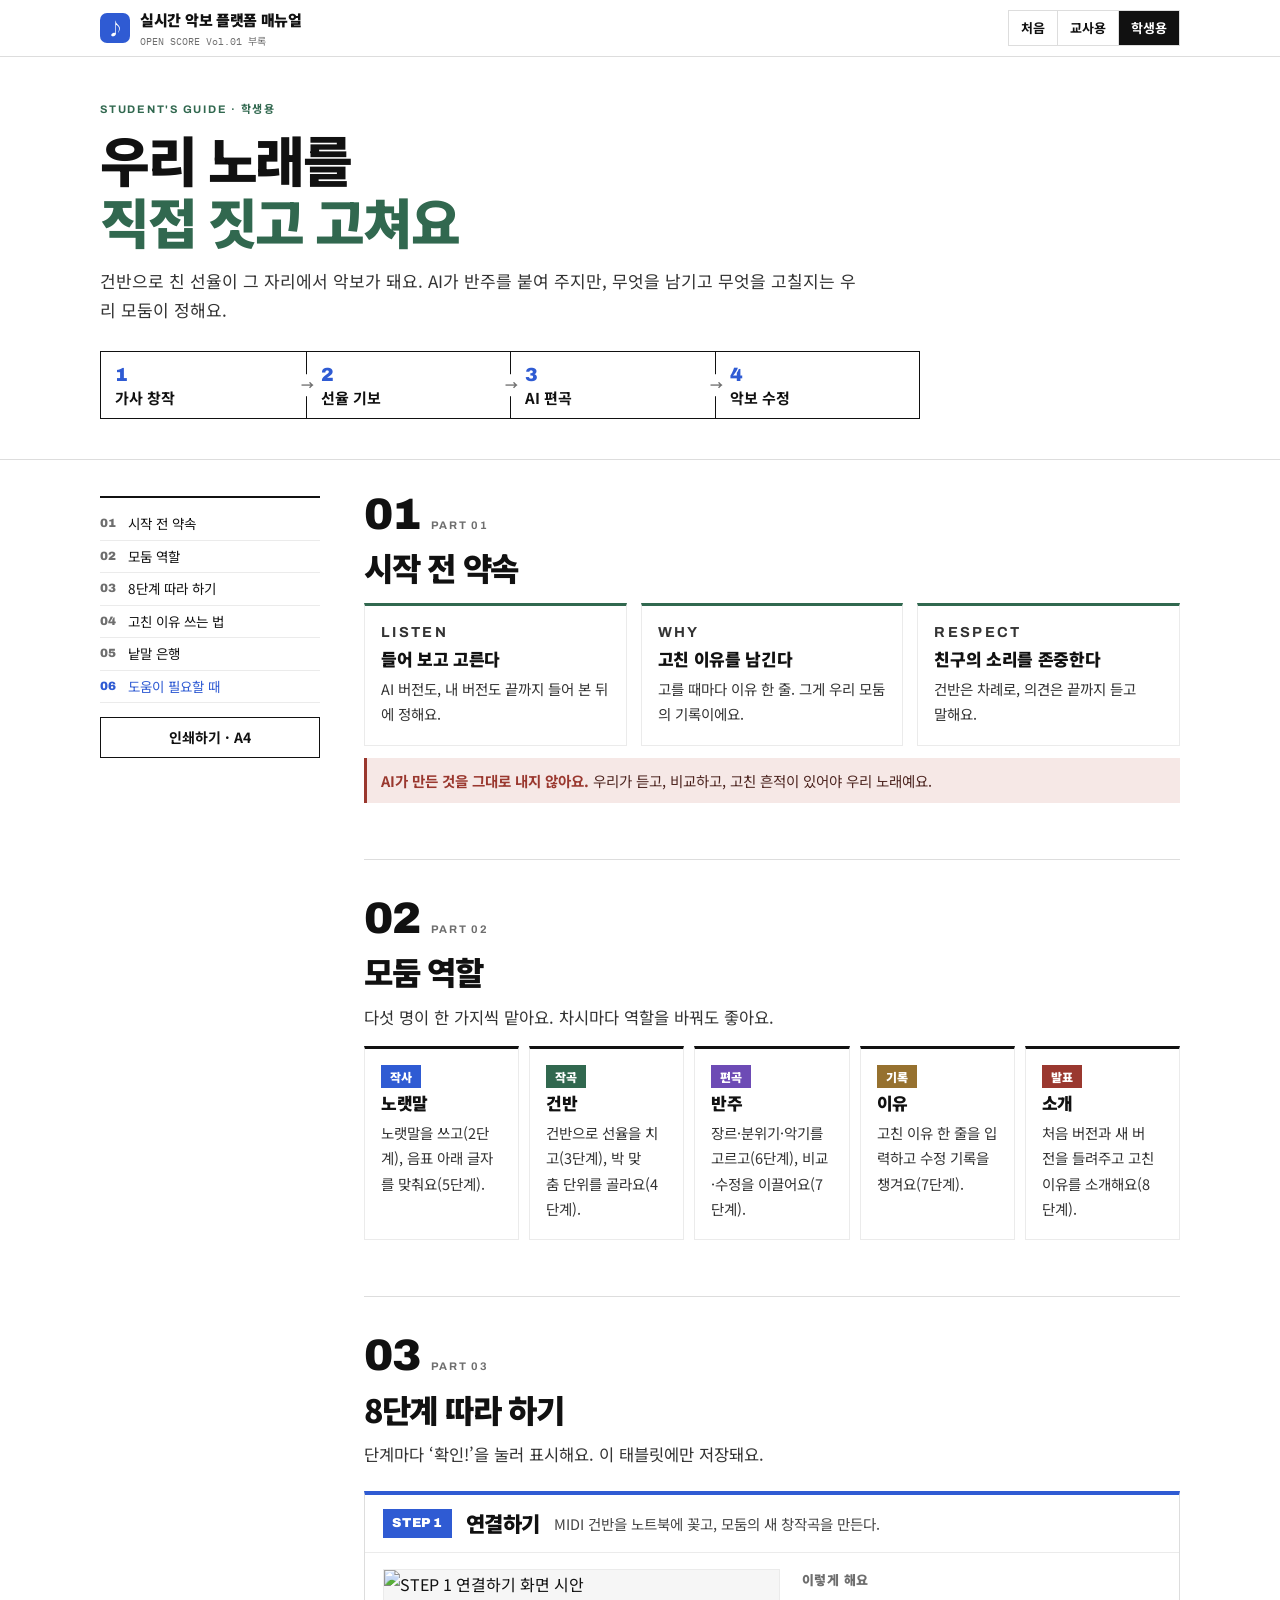
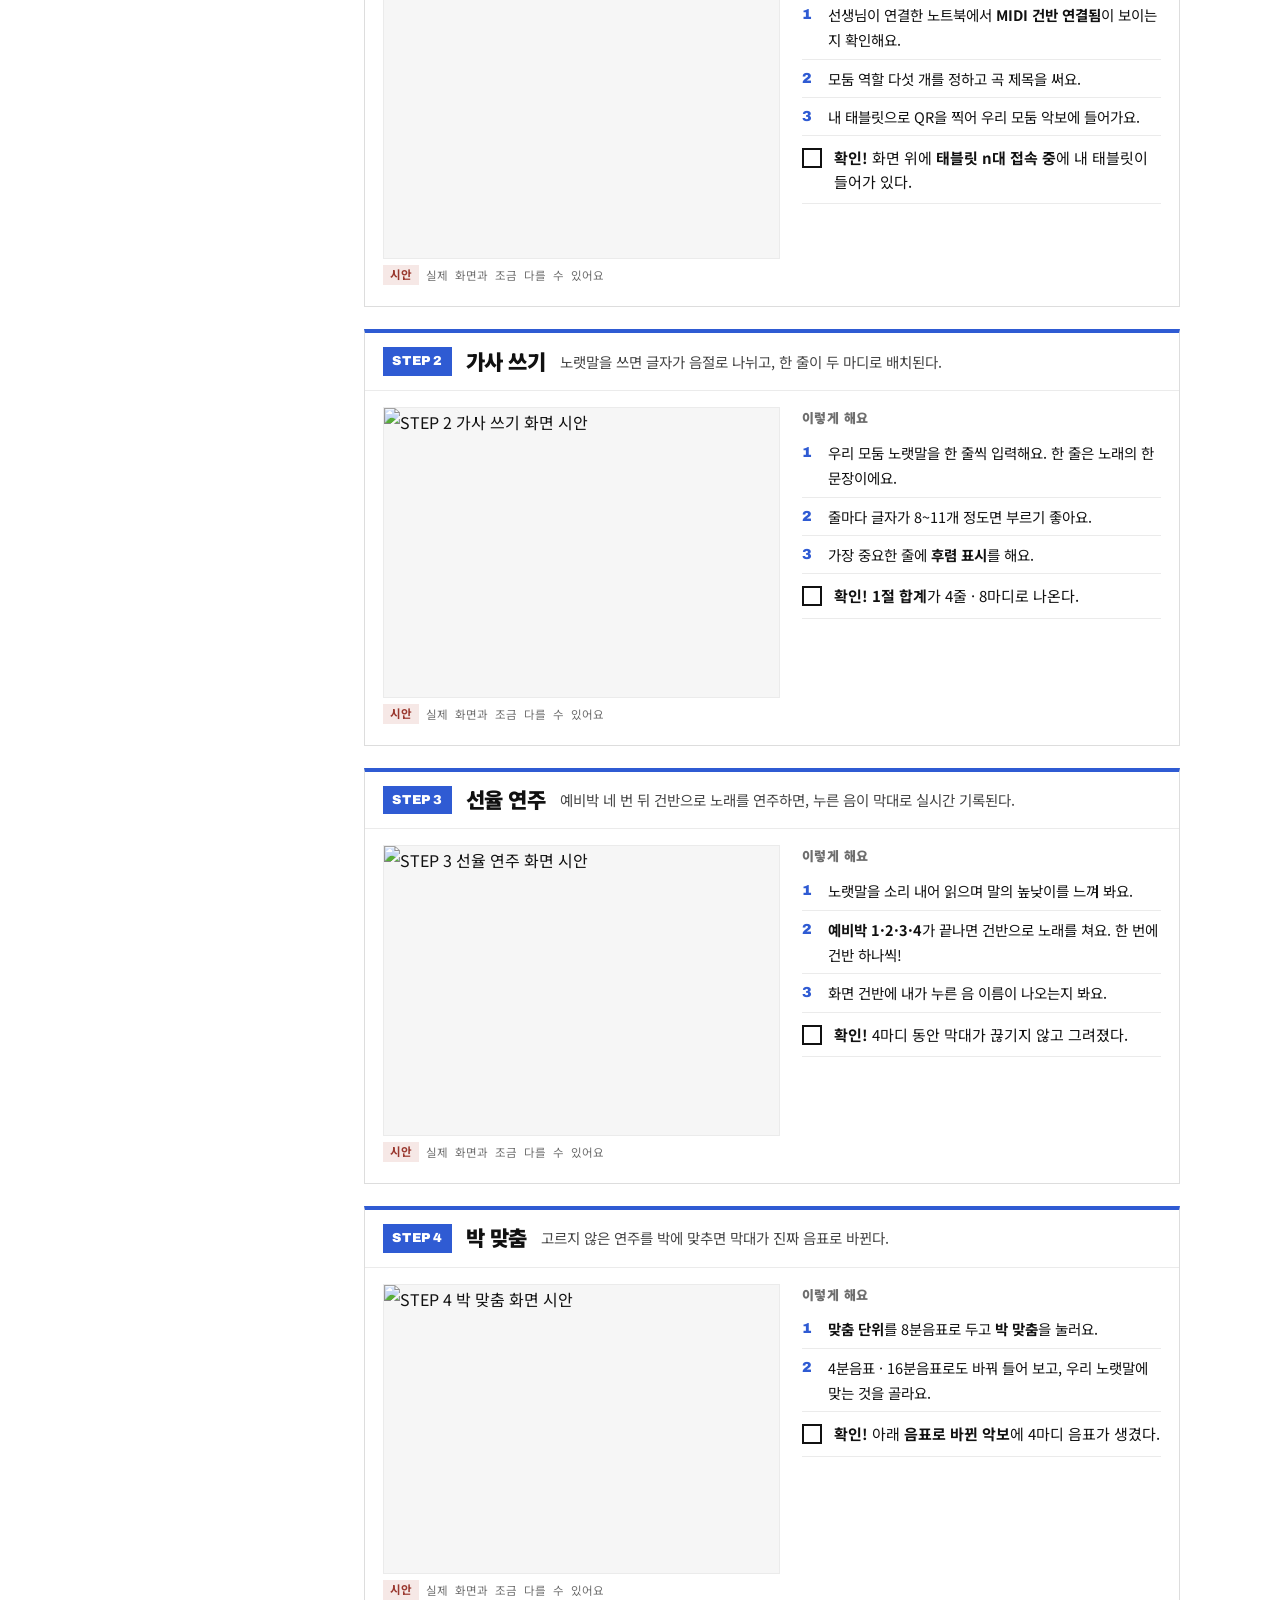
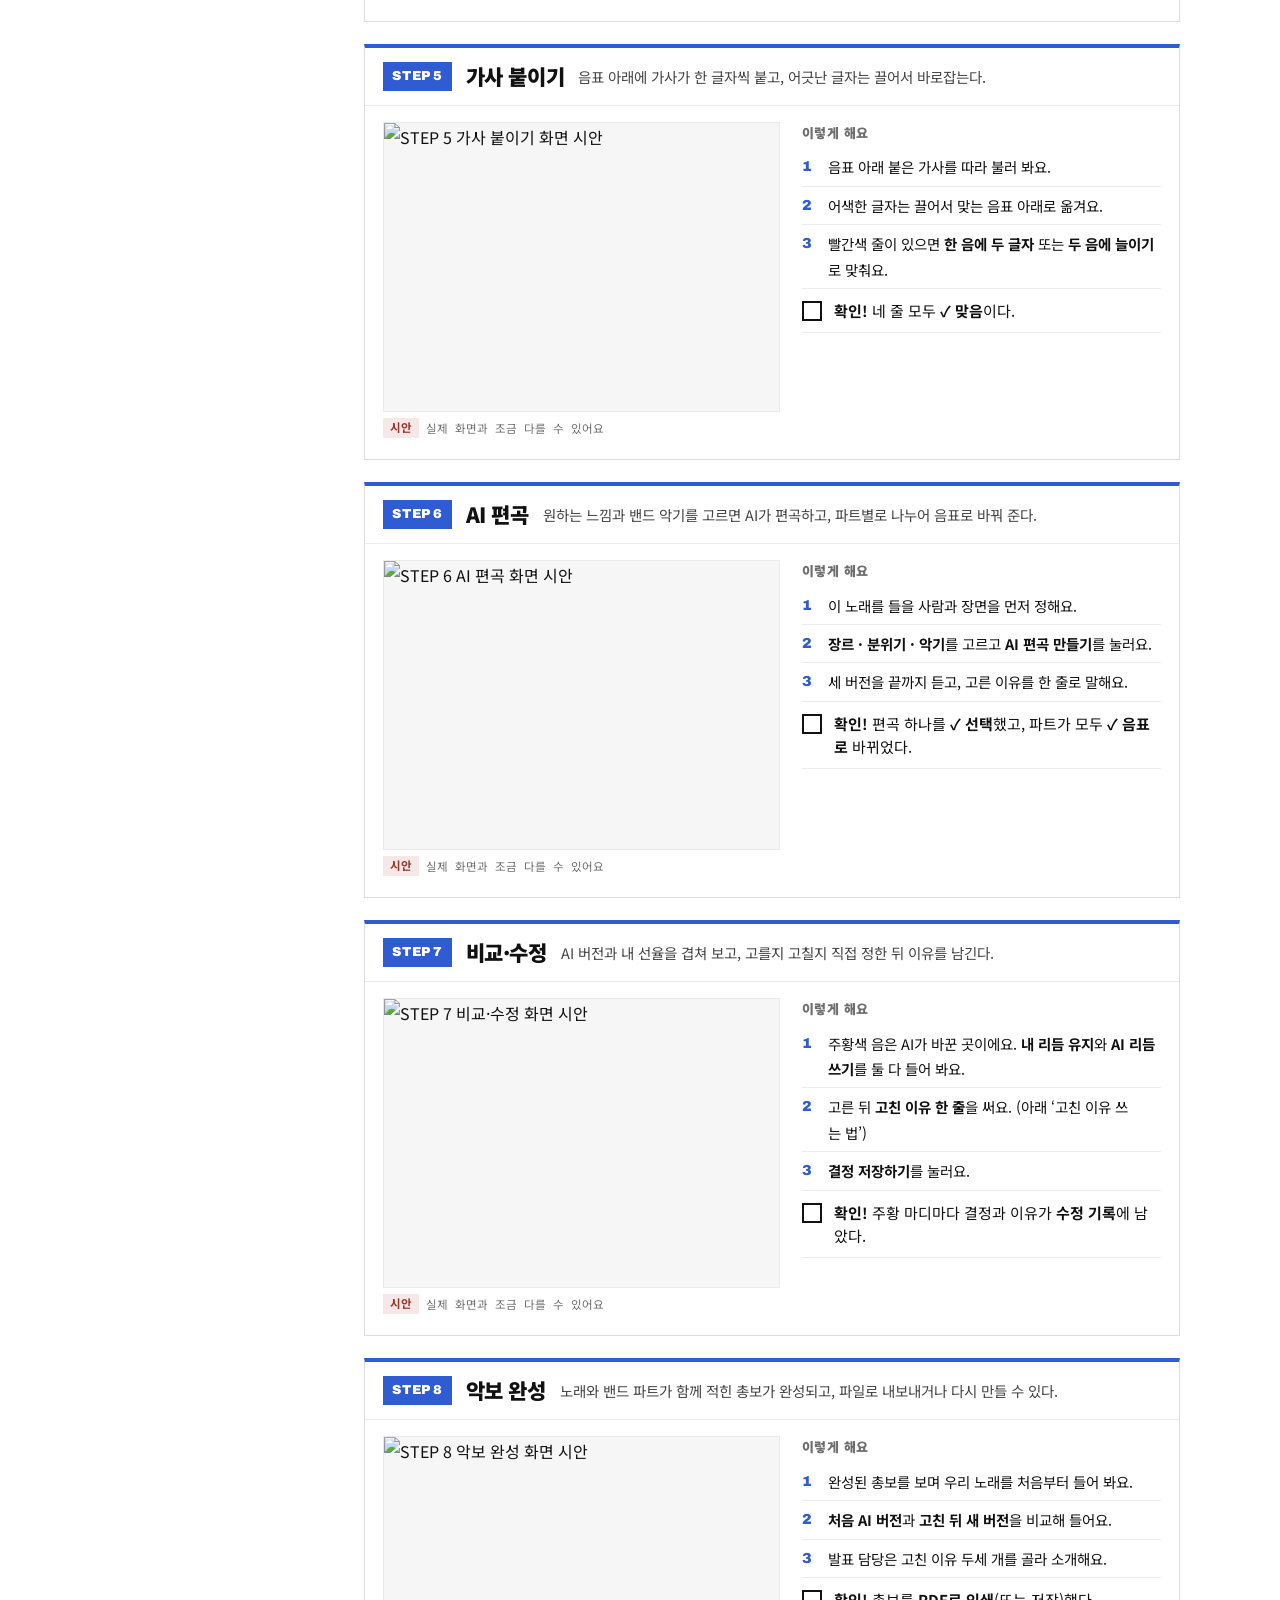
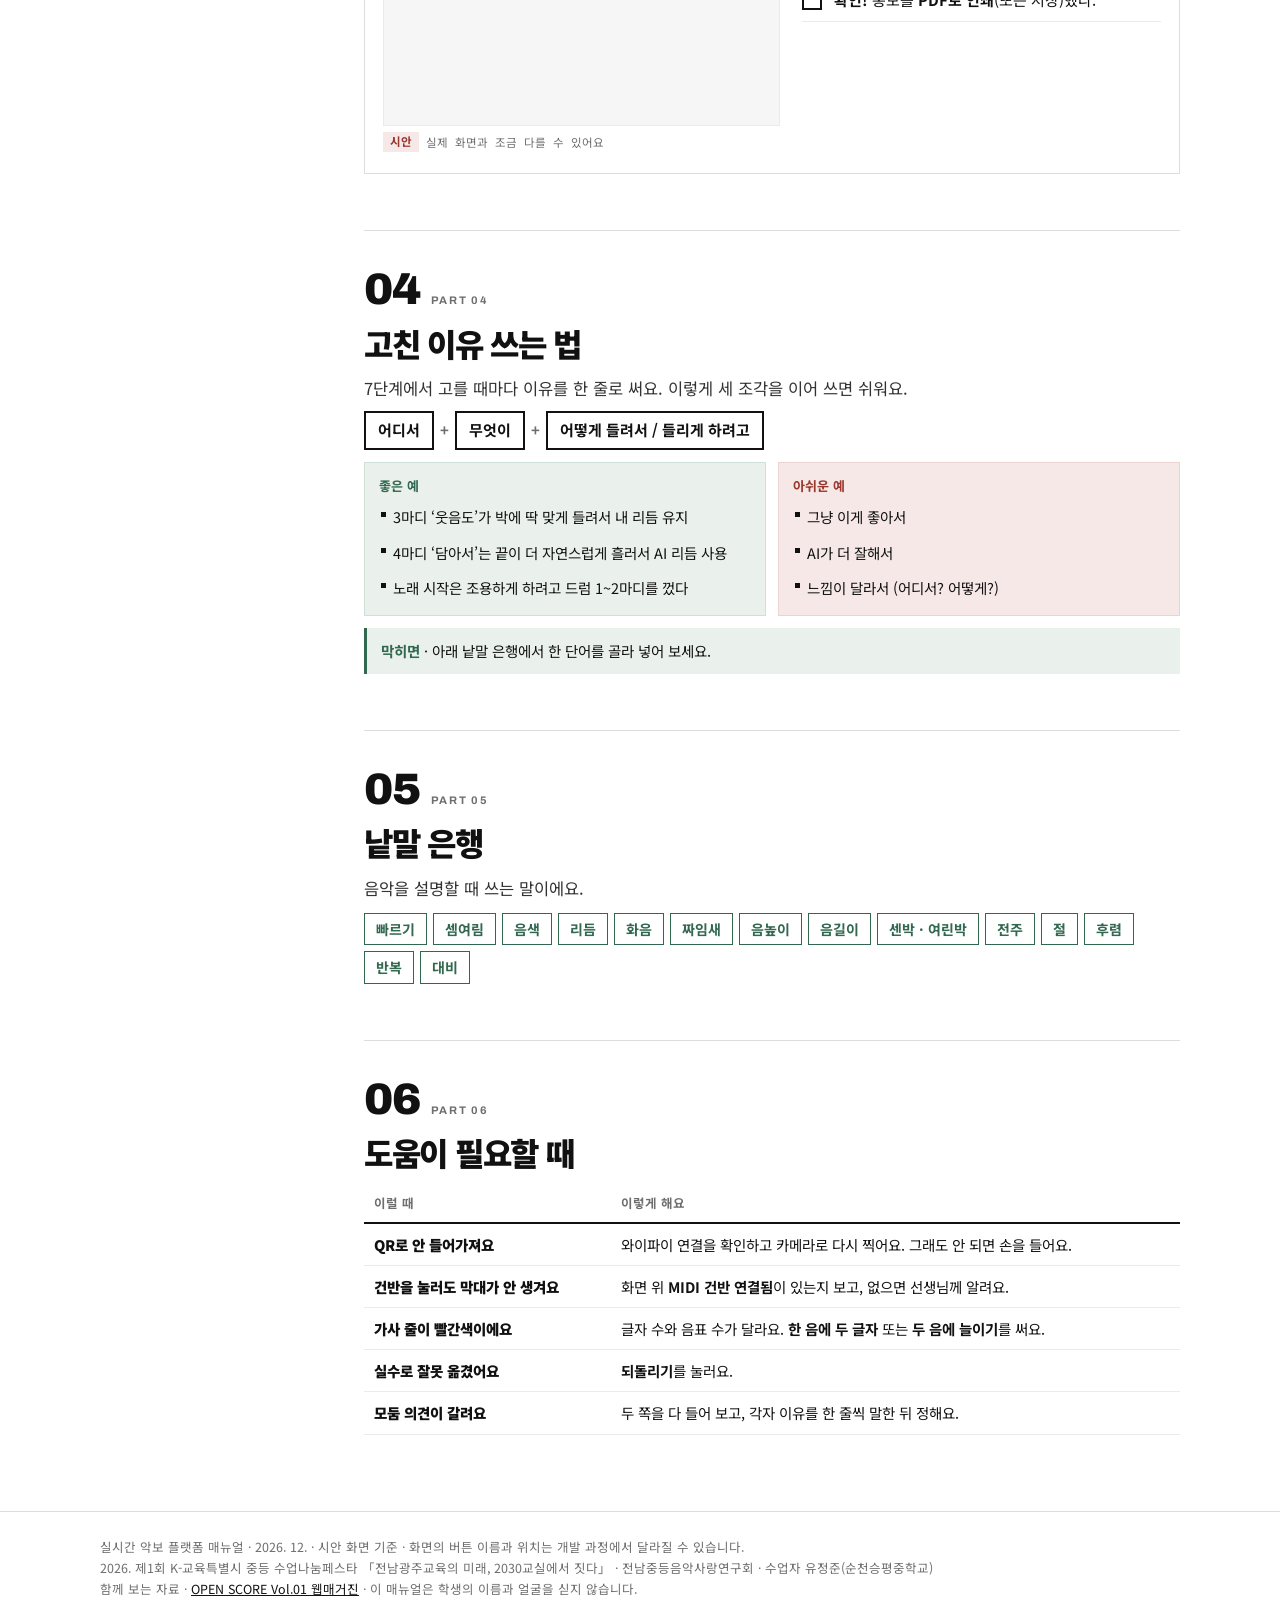
==== student.html @ aa67b5fa "LIVE SCORE 수업 매뉴얼 첫 게시 (첫 화면·교사용·학생용)" ====
<!DOCTYPE html>
<html lang="ko">
<head>
<meta charset="utf-8">
<meta name="viewport" content="width=device-width,initial-scale=1">
<title>실시간 악보 플랫폼 학생용 매뉴얼 | OPEN SCORE 부록</title>
<meta name="description" content="우리 모둠 노래를 직접 짓고 고치는 여덟 단계 — 역할, 따라 하기, 고친 이유 쓰는 법">
<meta property="og:type" content="website">
<meta property="og:title" content="실시간 악보 플랫폼 학생용 매뉴얼 | OPEN SCORE 부록">
<meta property="og:description" content="우리 모둠 노래를 직접 짓고 고치는 여덟 단계 — 역할, 따라 하기, 고친 이유 쓰는 법">
<meta property="og:url" content="https://edunity21.github.io/livescore-manual/student.html">
<link rel="icon" href="favicon.svg" type="image/svg+xml">
<link rel="preconnect" href="https://fonts.googleapis.com">
<link rel="preconnect" href="https://fonts.gstatic.com" crossorigin>
<link href="https://fonts.googleapis.com/css2?family=Archivo:wght@700;900&family=IBM+Plex+Mono:wght@400;500&family=Noto+Sans+KR:wght@400;700;900&display=swap" rel="stylesheet">
<link rel="stylesheet" href="manual.css?v=20261125">
</head>
<body>
<header class="mhead"><div class="wrap">
  <a class="logo" href="./"><span class="mk" aria-hidden="true">♪</span><span><b>실시간 악보 플랫폼 매뉴얼</b><small>OPEN SCORE Vol.01 부록</small></span></a>
  <nav class="mnav" aria-label="매뉴얼 고르기">
    <a href="./">처음</a><a href="teacher.html">교사용</a><a href="student.html" aria-current="page">학생용</a>
  </nav>
</div></header>

<section class="cover"><div class="wrap">
  <p class="kicker" style="color:var(--point)">Student's Guide · 학생용</p>
  <h1>우리 노래를<br><em style="color:var(--point)">직접 짓고 고쳐요</em></h1>
  <p class="dek">건반으로 친 선율이 그 자리에서 악보가 돼요. AI가 반주를 붙여 주지만, 무엇을 남기고 무엇을 고칠지는 우리 모둠이 정해요.</p>
  <div class="cycle" aria-label="창작 순환"><span><b>1</b>가사 창작</span><span><b>2</b>선율 기보</span><span><b>3</b>AI 편곡</span><span><b>4</b>악보 수정</span></div>
</div></section>
<div class="wrap layout">
<nav class="toc" aria-label="차례"><a href="#promise"><b>01</b><span>시작 전 약속</span></a><a href="#roles"><b>02</b><span>모둠 역할</span></a><a href="#steps"><b>03</b><span>8단계 따라 하기</span></a><a href="#reason"><b>04</b><span>고친 이유 쓰는 법</span></a><a href="#words"><b>05</b><span>낱말 은행</span></a><a href="#help"><b>06</b><span>도움이 필요할 때</span></a><button class="btn ghost print" type="button" data-print>인쇄하기 · A4</button></nav>
<main>
<section class="sec" id="promise"><div class="chap"><span class="no">01</span><span class="kicker">Part 01</span></div><h2>시작 전 약속</h2>
<div class="grid3">
<div class="box point"><p class="kicker">Listen</p><h4>들어 보고 고른다</h4><p>AI 버전도, 내 버전도 끝까지 들어 본 뒤에 정해요.</p></div>
<div class="box point"><p class="kicker">Why</p><h4>고친 이유를 남긴다</h4><p>고를 때마다 이유 한 줄. 그게 우리 모둠의 기록이에요.</p></div>
<div class="box point"><p class="kicker">Respect</p><h4>친구의 소리를 존중한다</h4><p>건반은 차례로, 의견은 끝까지 듣고 말해요.</p></div>
</div>
<p class="warn"><b>AI가 만든 것을 그대로 내지 않아요.</b> 우리가 듣고, 비교하고, 고친 흔적이 있어야 우리 노래예요.</p></section>
<section class="sec" id="roles"><div class="chap"><span class="no">02</span><span class="kicker">Part 02</span></div><h2>모둠 역할</h2><p class="lead">다섯 명이 한 가지씩 맡아요. 차시마다 역할을 바꿔도 좋아요.</p>
<div class="grid5">
<div class="box role"><span class="tag">작사</span><h4>노랫말</h4><p>노랫말을 쓰고(2단계), 음표 아래 글자를 맞춰요(5단계).</p></div>
<div class="box role"><span class="tag">작곡</span><h4>건반</h4><p>건반으로 선율을 치고(3단계), 박 맞춤 단위를 골라요(4단계).</p></div>
<div class="box role"><span class="tag">편곡</span><h4>반주</h4><p>장르·분위기·악기를 고르고(6단계), 비교·수정을 이끌어요(7단계).</p></div>
<div class="box role"><span class="tag">기록</span><h4>이유</h4><p>고친 이유 한 줄을 입력하고 수정 기록을 챙겨요(7단계).</p></div>
<div class="box role"><span class="tag">발표</span><h4>소개</h4><p>처음 버전과 새 버전을 들려주고 고친 이유를 소개해요(8단계).</p></div>
</div></section>
<section class="sec" id="steps"><div class="chap"><span class="no">03</span><span class="kicker">Part 03</span></div><h2>8단계 따라 하기</h2><p class="lead">단계마다 ‘확인!’을 눌러 표시해요. 이 태블릿에만 저장돼요.</p>
<article class="step" id="s1">
  <div class="step-h"><span class="sn">STEP 1</span><h3>연결하기</h3><p class="one">MIDI 건반을 노트북에 꽂고, 모둠의 새 창작곡을 만든다.</p></div>
  <div class="step-b">
    <figure><img src="assets/step1.webp" alt="STEP 1 연결하기 화면 시안" loading="lazy" decoding="async" width="1100" height="803"><figcaption><span class="sian">시안</span> 실제 화면과 조금 다를 수 있어요</figcaption></figure>
    <div>
      <p class="step-sub">이렇게 해요</p>
      <ol class="todo"><li>선생님이 연결한 노트북에서 <b>MIDI 건반 연결됨</b>이 보이는지 확인해요.</li><li>모둠 역할 다섯 개를 정하고 곡 제목을 써요.</li><li>내 태블릿으로 QR을 찍어 우리 모둠 악보에 들어가요.</li></ol>
      <ul class="check" data-store="s-step1"><li><label><input type="checkbox"><span><b>확인!</b> 화면 위에 <b>태블릿 n대 접속 중</b>에 내 태블릿이 들어가 있다.</span></label></li></ul>
    </div>
  </div>
</article>
<article class="step" id="s2">
  <div class="step-h"><span class="sn">STEP 2</span><h3>가사 쓰기</h3><p class="one">노랫말을 쓰면 글자가 음절로 나뉘고, 한 줄이 두 마디로 배치된다.</p></div>
  <div class="step-b">
    <figure><img src="assets/step2.webp" alt="STEP 2 가사 쓰기 화면 시안" loading="lazy" decoding="async" width="1100" height="803"><figcaption><span class="sian">시안</span> 실제 화면과 조금 다를 수 있어요</figcaption></figure>
    <div>
      <p class="step-sub">이렇게 해요</p>
      <ol class="todo"><li>우리 모둠 노랫말을 한 줄씩 입력해요. 한 줄은 노래의 한 문장이에요.</li><li>줄마다 글자가 8~11개 정도면 부르기 좋아요.</li><li>가장 중요한 줄에 <b>후렴 표시</b>를 해요.</li></ol>
      <ul class="check" data-store="s-step2"><li><label><input type="checkbox"><span><b>확인!</b> <b>1절 합계</b>가 4줄 · 8마디로 나온다.</span></label></li></ul>
    </div>
  </div>
</article>
<article class="step" id="s3">
  <div class="step-h"><span class="sn">STEP 3</span><h3>선율 연주</h3><p class="one">예비박 네 번 뒤 건반으로 노래를 연주하면, 누른 음이 막대로 실시간 기록된다.</p></div>
  <div class="step-b">
    <figure><img src="assets/step3.webp" alt="STEP 3 선율 연주 화면 시안" loading="lazy" decoding="async" width="1100" height="803"><figcaption><span class="sian">시안</span> 실제 화면과 조금 다를 수 있어요</figcaption></figure>
    <div>
      <p class="step-sub">이렇게 해요</p>
      <ol class="todo"><li>노랫말을 소리 내어 읽으며 말의 높낮이를 느껴 봐요.</li><li><b>예비박 1·2·3·4</b>가 끝나면 건반으로 노래를 쳐요. 한 번에 건반 하나씩!</li><li>화면 건반에 내가 누른 음 이름이 나오는지 봐요.</li></ol>
      <ul class="check" data-store="s-step3"><li><label><input type="checkbox"><span><b>확인!</b> 4마디 동안 막대가 끊기지 않고 그려졌다.</span></label></li></ul>
    </div>
  </div>
</article>
<article class="step" id="s4">
  <div class="step-h"><span class="sn">STEP 4</span><h3>박 맞춤</h3><p class="one">고르지 않은 연주를 박에 맞추면 막대가 진짜 음표로 바뀐다.</p></div>
  <div class="step-b">
    <figure><img src="assets/step4.webp" alt="STEP 4 박 맞춤 화면 시안" loading="lazy" decoding="async" width="1100" height="803"><figcaption><span class="sian">시안</span> 실제 화면과 조금 다를 수 있어요</figcaption></figure>
    <div>
      <p class="step-sub">이렇게 해요</p>
      <ol class="todo"><li><b>맞춤 단위</b>를 8분음표로 두고 <b>박 맞춤</b>을 눌러요.</li><li>4분음표 · 16분음표로도 바꿔 들어 보고, 우리 노랫말에 맞는 것을 골라요.</li></ol>
      <ul class="check" data-store="s-step4"><li><label><input type="checkbox"><span><b>확인!</b> 아래 <b>음표로 바뀐 악보</b>에 4마디 음표가 생겼다.</span></label></li></ul>
    </div>
  </div>
</article>
<article class="step" id="s5">
  <div class="step-h"><span class="sn">STEP 5</span><h3>가사 붙이기</h3><p class="one">음표 아래에 가사가 한 글자씩 붙고, 어긋난 글자는 끌어서 바로잡는다.</p></div>
  <div class="step-b">
    <figure><img src="assets/step5.webp" alt="STEP 5 가사 붙이기 화면 시안" loading="lazy" decoding="async" width="1100" height="803"><figcaption><span class="sian">시안</span> 실제 화면과 조금 다를 수 있어요</figcaption></figure>
    <div>
      <p class="step-sub">이렇게 해요</p>
      <ol class="todo"><li>음표 아래 붙은 가사를 따라 불러 봐요.</li><li>어색한 글자는 끌어서 맞는 음표 아래로 옮겨요.</li><li>빨간색 줄이 있으면 <b>한 음에 두 글자</b> 또는 <b>두 음에 늘이기</b>로 맞춰요.</li></ol>
      <ul class="check" data-store="s-step5"><li><label><input type="checkbox"><span><b>확인!</b> 네 줄 모두 <b>✓ 맞음</b>이다.</span></label></li></ul>
    </div>
  </div>
</article>
<article class="step" id="s6">
  <div class="step-h"><span class="sn">STEP 6</span><h3>AI 편곡</h3><p class="one">원하는 느낌과 밴드 악기를 고르면 AI가 편곡하고, 파트별로 나누어 음표로 바꿔 준다.</p></div>
  <div class="step-b">
    <figure><img src="assets/step6.webp" alt="STEP 6 AI 편곡 화면 시안" loading="lazy" decoding="async" width="1100" height="803"><figcaption><span class="sian">시안</span> 실제 화면과 조금 다를 수 있어요</figcaption></figure>
    <div>
      <p class="step-sub">이렇게 해요</p>
      <ol class="todo"><li>이 노래를 들을 사람과 장면을 먼저 정해요.</li><li><b>장르 · 분위기 · 악기</b>를 고르고 <b>AI 편곡 만들기</b>를 눌러요.</li><li>세 버전을 끝까지 듣고, 고른 이유를 한 줄로 말해요.</li></ol>
      <ul class="check" data-store="s-step6"><li><label><input type="checkbox"><span><b>확인!</b> 편곡 하나를 <b>✓ 선택</b>했고, 파트가 모두 <b>✓ 음표로</b> 바뀌었다.</span></label></li></ul>
    </div>
  </div>
</article>
<article class="step" id="s7">
  <div class="step-h"><span class="sn">STEP 7</span><h3>비교·수정</h3><p class="one">AI 버전과 내 선율을 겹쳐 보고, 고를지 고칠지 직접 정한 뒤 이유를 남긴다.</p></div>
  <div class="step-b">
    <figure><img src="assets/step7.webp" alt="STEP 7 비교·수정 화면 시안" loading="lazy" decoding="async" width="1100" height="803"><figcaption><span class="sian">시안</span> 실제 화면과 조금 다를 수 있어요</figcaption></figure>
    <div>
      <p class="step-sub">이렇게 해요</p>
      <ol class="todo"><li>주황색 음은 AI가 바꾼 곳이에요. <b>내 리듬 유지</b>와 <b>AI 리듬 쓰기</b>를 둘 다 들어 봐요.</li><li>고른 뒤 <b>고친 이유 한 줄</b>을 써요. (아래 ‘고친 이유 쓰는 법’)</li><li><b>결정 저장하기</b>를 눌러요.</li></ol>
      <ul class="check" data-store="s-step7"><li><label><input type="checkbox"><span><b>확인!</b> 주황 마디마다 결정과 이유가 <b>수정 기록</b>에 남았다.</span></label></li></ul>
    </div>
  </div>
</article>
<article class="step" id="s8">
  <div class="step-h"><span class="sn">STEP 8</span><h3>악보 완성</h3><p class="one">노래와 밴드 파트가 함께 적힌 총보가 완성되고, 파일로 내보내거나 다시 만들 수 있다.</p></div>
  <div class="step-b">
    <figure><img src="assets/step8.webp" alt="STEP 8 악보 완성 화면 시안" loading="lazy" decoding="async" width="1100" height="803"><figcaption><span class="sian">시안</span> 실제 화면과 조금 다를 수 있어요</figcaption></figure>
    <div>
      <p class="step-sub">이렇게 해요</p>
      <ol class="todo"><li>완성된 총보를 보며 우리 노래를 처음부터 들어 봐요.</li><li><b>처음 AI 버전</b>과 <b>고친 뒤 새 버전</b>을 비교해 들어요.</li><li>발표 담당은 고친 이유 두세 개를 골라 소개해요.</li></ol>
      <ul class="check" data-store="s-step8"><li><label><input type="checkbox"><span><b>확인!</b> 총보를 <b>PDF로 인쇄</b>(또는 저장)했다.</span></label></li></ul>
    </div>
  </div>
</article></section>
<section class="sec" id="reason"><div class="chap"><span class="no">04</span><span class="kicker">Part 04</span></div><h2>고친 이유 쓰는 법</h2><p class="lead">7단계에서 고를 때마다 이유를 한 줄로 써요. 이렇게 세 조각을 이어 쓰면 쉬워요.</p>
<p class="formula"><span>어디서</span><i>+</i><span>무엇이</span><i>+</i><span>어떻게 들려서 / 들리게 하려고</span></p>
<div class="ex">
<div class="good"><b>좋은 예</b><ul class="dots"><li>3마디 ‘웃음도’가 박에 딱 맞게 들려서 내 리듬 유지</li><li>4마디 ‘담아서’는 끝이 더 자연스럽게 흘러서 AI 리듬 사용</li><li>노래 시작은 조용하게 하려고 드럼 1~2마디를 껐다</li></ul></div>
<div class="bad"><b>아쉬운 예</b><ul class="dots"><li>그냥 이게 좋아서</li><li>AI가 더 잘해서</li><li>느낌이 달라서 (어디서? 어떻게?)</li></ul></div>
</div>
<p class="tip"><b>막히면</b> · 아래 낱말 은행에서 한 단어를 골라 넣어 보세요.</p></section>
<section class="sec" id="words"><div class="chap"><span class="no">05</span><span class="kicker">Part 05</span></div><h2>낱말 은행</h2><p class="lead">음악을 설명할 때 쓰는 말이에요.</p>
<div class="words"><span>빠르기</span><span>셈여림</span><span>음색</span><span>리듬</span><span>화음</span><span>짜임새</span><span>음높이</span><span>음길이</span><span>센박 · 여린박</span><span>전주</span><span>절</span><span>후렴</span><span>반복</span><span>대비</span></div></section>
<section class="sec" id="help"><div class="chap"><span class="no">06</span><span class="kicker">Part 06</span></div><h2>도움이 필요할 때</h2>
<div class="tscroll"><table class="tab stack">
<thead><tr><th>이럴 때</th><th>이렇게 해요</th></tr></thead>
<tbody>
<tr><th>QR로 안 들어가져요</th><td>와이파이 연결을 확인하고 카메라로 다시 찍어요. 그래도 안 되면 손을 들어요.</td></tr>
<tr><th>건반을 눌러도 막대가 안 생겨요</th><td>화면 위 <b>MIDI 건반 연결됨</b>이 있는지 보고, 없으면 선생님께 알려요.</td></tr>
<tr><th>가사 줄이 빨간색이에요</th><td>글자 수와 음표 수가 달라요. <b>한 음에 두 글자</b> 또는 <b>두 음에 늘이기</b>를 써요.</td></tr>
<tr><th>실수로 잘못 옮겼어요</th><td><b>되돌리기</b>를 눌러요.</td></tr>
<tr><th>모둠 의견이 갈려요</th><td>두 쪽을 다 들어 보고, 각자 이유를 한 줄씩 말한 뒤 정해요.</td></tr>
</tbody></table></div></section>
</main></div>
<footer class="foot"><div class="wrap">
  <p>실시간 악보 플랫폼 매뉴얼 · 2026. 12. · 시안 화면 기준 · 화면의 버튼 이름과 위치는 개발 과정에서 달라질 수 있습니다.</p>
  <p>2026. 제1회 K-교육특별시 중등 수업나눔페스타 「전남광주교육의 미래, 2030교실에서 짓다」 · 전남중등음악사랑연구회 · 수업자 유정준(순천승평중학교)</p>
  <p>함께 보는 자료 · <a href="https://edunity21.github.io/jnjmuse-mag/" target="_blank" rel="noopener">OPEN SCORE Vol.01 웹매거진</a> · 이 매뉴얼은 학생의 이름과 얼굴을 싣지 않습니다.</p>
</div></footer>
<script src="manual.js?v=20261125"></script>
</body>
</html>
---- manual.css ----
/* 실시간 악보 플랫폼 매뉴얼 — OPEN SCORE 부록 */
:root{
  --ink:#111;--bg:#fff;--bg2:#f6f6f6;--line:#ddd;--line2:#ebebeb;--mute:#6e6e6e;
  --point:#31684F;--point-bg:#EAF1ED;--blue:#2F5BD3;--blue-bg:#EAF0FC;
  --amber:#6F5527;--amber-fill:#96712F;--amber-bg:#F5EFE4;--warn:#9A382F;--warn-bg:#F6E8E6;
  --kr:'Noto Sans KR','Noto Sans CJK KR','Apple SD Gothic Neo','Malgun Gothic',sans-serif;
  --en:'Archivo',var(--kr);--mono:'IBM Plex Mono',var(--kr);
  --wide:1080px;--pad:18px;--hh:56px;
}
*{box-sizing:border-box;margin:0;padding:0}
html{scroll-behavior:smooth;scroll-padding-top:calc(var(--hh) + 14px);-webkit-text-size-adjust:100%}
body{font-family:var(--kr);color:var(--ink);background:var(--bg);font-size:16px;line-height:1.75;overflow-x:hidden}
p,li,dd,td,th,figcaption,summary{word-break:break-all;text-wrap:pretty}
h1,h2,h3,h4{word-break:keep-all;text-wrap:balance;line-height:1.3;letter-spacing:-.02em}
img{display:block;max-width:100%;height:auto}
a{color:inherit}
ol,ul{list-style:none}
button{font:inherit;color:inherit;background:none;border:0;cursor:pointer}
.nw{white-space:nowrap}
.wrap{max-width:calc(var(--wide) + var(--pad)*2);margin:0 auto;padding:0 var(--pad)}
.kicker{font-family:var(--en);font-weight:700;font-size:11px;letter-spacing:.16em;text-transform:uppercase;color:var(--mute);line-height:1.5}
:focus-visible{outline:2px solid var(--point);outline-offset:2px}
.btn{display:inline-flex;align-items:center;gap:6px;background:var(--ink);color:#fff;font-size:14px;font-weight:700;padding:10px 16px;text-decoration:none;border:1px solid var(--ink);line-height:1.3}
.btn:hover{background:#fff;color:var(--ink)}
.btn.ghost{background:#fff;color:var(--ink)}
.btn.ghost:hover{background:var(--ink);color:#fff}
.btns{display:flex;flex-wrap:wrap;gap:8px;margin-top:20px}
.sian{display:inline-block;font-size:11.5px;font-weight:700;color:var(--warn);background:var(--warn-bg);padding:0 7px;line-height:1.75;vertical-align:1px}

/* 머리 */
.mhead{position:sticky;top:0;z-index:30;background:rgba(255,255,255,.96);backdrop-filter:blur(6px);border-bottom:1px solid var(--line)}
.mhead .wrap{height:var(--hh);display:flex;align-items:center;gap:14px}
.logo{display:flex;align-items:center;gap:10px;text-decoration:none;flex:none}
.logo .mk{display:grid;place-content:center;width:30px;height:30px;background:var(--blue);color:#fff;font-size:17px;border-radius:7px}
.logo b{font-size:15px;font-weight:900;letter-spacing:-.02em;line-height:1.2}
.logo small{display:block;font-family:var(--mono);font-size:10px;color:var(--mute);font-weight:400}
.mnav{margin-left:auto;display:flex;border:1px solid var(--line)}
.mnav a{font-size:13px;font-weight:700;padding:6px 12px;text-decoration:none;border-left:1px solid var(--line);white-space:nowrap}
.mnav a:first-child{border-left:0}
.mnav a[aria-current="page"]{background:var(--ink);color:#fff}

/* 표지 */
.cover{padding:44px 0 40px;border-bottom:1px solid var(--line)}
.cover .wrap>.kicker{color:var(--blue)}
.cover h1{font-size:clamp(32px,5.4vw,54px);font-weight:900;letter-spacing:-.045em;line-height:1.15;margin-top:10px}
.cover h1 em{font-style:normal;color:var(--blue)}
.dek{font-size:17px;color:#333;margin-top:14px;max-width:760px}
.meta{display:flex;flex-wrap:wrap;gap:6px;margin-top:18px}
.meta span{font-size:12.5px;border:1px solid var(--line);padding:3px 10px;color:#444;background:#fff}
.notice{margin-top:18px;border-left:3px solid var(--warn);background:var(--warn-bg);padding:10px 14px;font-size:14px;color:#5a2a24;max-width:820px}
.cycle{display:grid;grid-template-columns:repeat(4,1fr);border:1px solid var(--ink);margin-top:26px;max-width:820px}
.cycle span{padding:10px 14px;font-size:15px;font-weight:700;border-left:1px solid var(--ink);position:relative;line-height:1.35}
.cycle span:first-child{border-left:0}
.cycle span b{display:block;font-family:var(--en);font-weight:900;font-size:19px;color:var(--blue)}
.cycle span:not(:last-child)::after{content:"→";position:absolute;right:-8px;top:50%;transform:translateY(-50%);background:#fff;font-size:13px;color:var(--mute);padding:2px 0;z-index:1}

/* 본문 배치 */
.layout{display:grid;grid-template-columns:220px 1fr;gap:44px;align-items:start;padding-top:36px}
.toc{position:sticky;top:calc(var(--hh) + 20px);border-top:2px solid var(--ink);padding-top:10px;font-size:13.5px}
.toc a{display:grid;grid-template-columns:28px 1fr;padding:6px 0;text-decoration:none;border-bottom:1px solid var(--line2);line-height:1.45}
.toc a b{font-family:var(--en);font-weight:900;color:var(--mute);font-size:12px;padding-top:1px}
.toc a.on{color:var(--blue)}
.toc a.on b{color:var(--blue)}
.toc .print{margin-top:14px;width:100%;justify-content:center}
main{min-width:0}
.sec{padding:0 0 56px}
.sec+.sec{border-top:1px solid var(--line);padding-top:40px}
.chap{display:flex;align-items:flex-end;gap:12px}
.chap .no{font-family:var(--en);font-weight:900;font-size:44px;line-height:.85;letter-spacing:-.03em}
.sec h2{font-size:clamp(24px,3.4vw,32px);font-weight:900;letter-spacing:-.04em;margin-top:14px}
.lead{font-size:16.5px;color:#333;margin-top:10px}
.sec h3{font-size:19px;font-weight:900;margin:30px 0 10px}
.sec h3 small{font-size:12px;font-weight:700;color:var(--mute);margin-left:8px}
.sec p+p{margin-top:8px}
.body{font-size:15.5px;color:#333}

/* 표 */
.tscroll{overflow-x:auto;-webkit-overflow-scrolling:touch;max-width:100%}
.tab{width:100%;border-collapse:collapse;font-size:14.5px;margin-top:10px}
.tab th,.tab td{border-bottom:1px solid var(--line2);padding:9px 10px;vertical-align:top;text-align:left;line-height:1.6}
.tab thead th{border-bottom:2px solid var(--ink);font-size:12.5px;color:var(--mute);font-weight:700;white-space:nowrap}
.tab tbody th{font-weight:900;white-space:nowrap}
.tab .chk{width:32px;text-align:center}
.tab .n{font-family:var(--en);font-weight:900;color:var(--blue);white-space:nowrap}

/* 카드·상자 */
.grid2{display:grid;grid-template-columns:1fr 1fr;gap:16px;margin-top:14px}
.grid3{display:grid;grid-template-columns:repeat(3,1fr);gap:14px;margin-top:14px}
.grid4{display:grid;grid-template-columns:repeat(4,1fr);gap:12px;margin-top:14px}
.grid5{display:grid;grid-template-columns:repeat(5,1fr);gap:10px;margin-top:14px}
.box{background:#fff;border:1px solid var(--line2);border-top:3px solid var(--ink);padding:16px 16px 18px}
.box h4{font-size:17px;font-weight:900;margin:4px 0 6px}
.box p,.box li{font-size:14.5px;color:#333}
.box.blue{border-top-color:var(--blue)}
.box.point{border-top-color:var(--point)}
.dots li{position:relative;padding-left:14px;margin-top:4px}
.dots li::before{content:"";position:absolute;left:2px;top:11px;width:5px;height:5px;background:var(--ink)}
.tip{background:var(--point-bg);border-left:3px solid var(--point);padding:10px 14px;margin-top:12px;font-size:14.5px}
.tip b{color:var(--point)}
.warn{background:var(--warn-bg);border-left:3px solid var(--warn);padding:10px 14px;margin-top:12px;font-size:14.5px;color:#4d2520}
.warn b{color:var(--warn)}
.say{border:1px dashed #999;padding:10px 14px;margin-top:12px;font-size:14.5px}
.say b{display:block;font-size:12px;color:var(--mute);font-weight:700}
.role{display:flex;flex-direction:column}
.role .tag{display:inline-block;align-self:flex-start;font-size:12px;font-weight:900;color:#fff;background:var(--blue);padding:1px 9px}
.role:nth-child(2) .tag{background:var(--point)}
.role:nth-child(3) .tag{background:#6D4BB5}
.role:nth-child(4) .tag{background:var(--amber-fill)}
.role:nth-child(5) .tag{background:var(--warn)}

/* 단계 */
.step{border:1px solid var(--line);border-top:4px solid var(--blue);margin-top:22px;background:#fff}
.step-h{display:flex;align-items:center;gap:14px;flex-wrap:wrap;padding:14px 18px;border-bottom:1px solid var(--line2)}
.step-h .sn{font-family:var(--en);font-weight:900;font-size:13px;color:#fff;background:var(--blue);padding:3px 9px;letter-spacing:.06em}
.step-h h3{margin:0;font-size:21px}
.step-h .one{font-size:14.5px;color:#444;flex:1;min-width:200px}
.step-h .time{font-family:var(--mono);font-size:12px;color:var(--mute);border:1px solid var(--line);padding:1px 8px}
.step-b{display:grid;grid-template-columns:1.05fr .95fr;gap:22px;padding:16px 18px 20px}
.step-b>*{min-width:0}
.step figure{margin:0;position:sticky;top:calc(var(--hh) + 16px);align-self:start}
.step figure img{width:100%;border:1px solid var(--line2);background:var(--bg2)}
.step figcaption{font-family:var(--mono);font-size:11.5px;color:var(--mute);margin-top:6px}
.callouts li{display:grid;grid-template-columns:24px 1fr;gap:8px;padding:7px 0;border-bottom:1px solid var(--line2);font-size:14.5px;line-height:1.6}
.callouts li>b{display:grid;place-content:center;width:22px;height:22px;border-radius:50%;background:#E5533D;color:#fff;font-size:12px;font-family:var(--en);margin-top:1px}
.callouts .ui{font-weight:700;color:var(--blue)}
.step-sub{font-size:13px;font-weight:900;color:var(--mute);letter-spacing:.04em;margin:14px 0 4px}
.step-sub:first-child{margin-top:0}
.todo li{position:relative;padding:6px 0 6px 26px;font-size:14.5px;border-bottom:1px solid var(--line2);counter-increment:t}
.todo{counter-reset:t}
.todo li::before{content:counter(t);position:absolute;left:0;top:6px;font-family:var(--en);font-weight:900;color:var(--blue)}
.fix li{font-size:14px;padding:6px 0;border-bottom:1px solid var(--line2)}
.fix li b{color:var(--warn)}
.out{display:inline-block;font-size:12.5px;font-weight:700;background:var(--blue-bg);color:var(--blue);padding:2px 9px;margin-top:10px}

/* 확인 목록 */
.check li{border-bottom:1px solid var(--line2)}
.check label{display:flex;gap:12px;align-items:flex-start;padding:10px 0;cursor:pointer;font-size:15px;line-height:1.55}
.check input{appearance:none;-webkit-appearance:none;flex:none;width:20px;height:20px;border:2px solid var(--ink);margin-top:2px;background:#fff;display:grid;place-content:center;cursor:pointer}
.check input:checked{background:var(--point);border-color:var(--point)}
.check input:checked::after{content:"";width:9px;height:5px;border-left:2px solid #fff;border-bottom:2px solid #fff;transform:rotate(-45deg) translate(1px,-1px)}
.check input:checked+span{color:var(--mute);text-decoration:line-through}
.check-count{font-family:var(--en);font-weight:900;font-size:20px;text-align:right;margin-top:8px}

/* 예시 문장 */
.ex{display:grid;grid-template-columns:1fr 1fr;gap:12px;margin-top:12px}
.ex>div{padding:12px 14px;border:1px solid var(--line2)}
.ex .good{background:var(--point-bg);border-color:#cfe0d6}
.ex .bad{background:var(--warn-bg);border-color:#ecd3cf}
.ex b{display:block;font-size:13px;margin-bottom:4px}
.ex .good b{color:var(--point)}
.ex .bad b{color:var(--warn)}
.ex li{font-size:14.5px;padding:3px 0 3px 14px}
.formula{display:flex;flex-wrap:wrap;gap:6px;align-items:center;margin-top:10px;font-size:15px;font-weight:700}
.formula span{border:2px solid var(--ink);padding:4px 12px;background:#fff}
.formula i{font-style:normal;color:var(--mute)}
.words{display:flex;flex-wrap:wrap;gap:6px;margin-top:10px}
.words span{font-size:14px;font-weight:700;border:1px solid var(--point);color:var(--point);background:#fff;padding:3px 11px}

/* 첫 화면 */
.pick{display:grid;grid-template-columns:1fr 1fr;gap:18px;margin-top:30px}
.pick a{display:flex;flex-direction:column;text-decoration:none;border:1px solid var(--line);border-top:5px solid var(--blue);padding:22px 22px 20px;background:#fff;transition:transform .15s,box-shadow .15s}
.pick a:hover{transform:translateY(-2px);box-shadow:0 8px 20px rgba(0,0,0,.07)}
.pick a.stu{border-top-color:var(--point)}
.pick .kicker{color:var(--blue)}
.pick a.stu .kicker{color:var(--point)}
.pick h2{font-size:26px;font-weight:900;margin:6px 0 6px}
.pick p{font-size:15px;color:#444;flex:1}
.pick .go{margin-top:16px;font-weight:900;font-size:15px}
.pick .url{font-family:var(--mono);font-size:12px;color:var(--mute);margin-top:4px;word-break:break-all}
.strip{display:grid;grid-template-columns:repeat(8,1fr);gap:8px;margin-top:34px}
.strip figure{margin:0}
.strip img{border:1px solid var(--line2)}
.strip figcaption{font-size:12px;font-weight:700;margin-top:4px;line-height:1.4}
.strip figcaption b{font-family:var(--en);color:var(--blue);margin-right:3px}

.foot{border-top:1px solid var(--line);margin-top:20px;padding:24px 0 60px;font-size:12.5px;color:var(--mute);line-height:1.7}
.foot a{color:var(--ink)}

/* 반응형 */
@media (max-width:980px){
  .layout{grid-template-columns:1fr;gap:0;padding-top:20px}
  .toc{position:static;margin-bottom:28px;display:grid;grid-template-columns:1fr 1fr;column-gap:14px}
  .toc .print{grid-column:1/-1}
  .step-b{grid-template-columns:1fr}
  .step figure{position:static}
  .grid5{grid-template-columns:repeat(3,1fr)}
  .grid4{grid-template-columns:1fr 1fr}
  .strip{grid-template-columns:repeat(4,1fr)}
}
@media (max-width:640px){
  :root{--pad:16px}
  body{font-size:15.5px}
  .logo small{display:none}
  .mnav a{padding:6px 9px;font-size:12.5px}
  .cover{padding:30px 0 30px}
  .dek{font-size:16px}
  .cycle{grid-template-columns:1fr 1fr}
  .cycle span:nth-child(3){border-left:0}
  .cycle span:nth-child(-n+2){border-bottom:1px solid var(--ink)}
  .cycle span:nth-child(2)::after{display:none}
  .toc{grid-template-columns:1fr}
  .grid2,.grid3,.pick,.ex{grid-template-columns:1fr}
  .grid5,.grid4{grid-template-columns:1fr 1fr}
  .strip{grid-template-columns:repeat(2,1fr)}
  .step-h{padding:12px 14px}
  .step-b{padding:14px}
  .tab{font-size:14px}
  .tab.stack thead{display:none}
  .tab.stack tr{display:block;border-bottom:1px solid var(--line2);padding:8px 0}
  .tab.stack td,.tab.stack th{display:block;border:0;padding:2px 0}
  .tab.stack td:first-child,.tab.stack th:first-child{font-weight:900}
}
@media print{
  @page{size:A4;margin:14mm 12mm}
  body{font-size:10.5pt}
  .mhead,.toc,.btns,.no-print{display:none!important}
  .layout{display:block;padding-top:10px}
  .cover{padding:0 0 14px}
  .sec{padding-bottom:18px}
  .sec+.sec{padding-top:18px}
  .step,.box,.tip,.warn,.ex>div,.tab tr{break-inside:avoid}
  .step-b{grid-template-columns:.9fr 1.1fr;gap:14px}
  a[href^="http"]::after{content:" (" attr(href) ")";font-family:var(--mono);font-size:8pt;color:var(--mute)}
  .chap .no{font-size:30px}
}
@media (prefers-reduced-motion:reduce){html{scroll-behavior:auto}*{transition:none!important}}
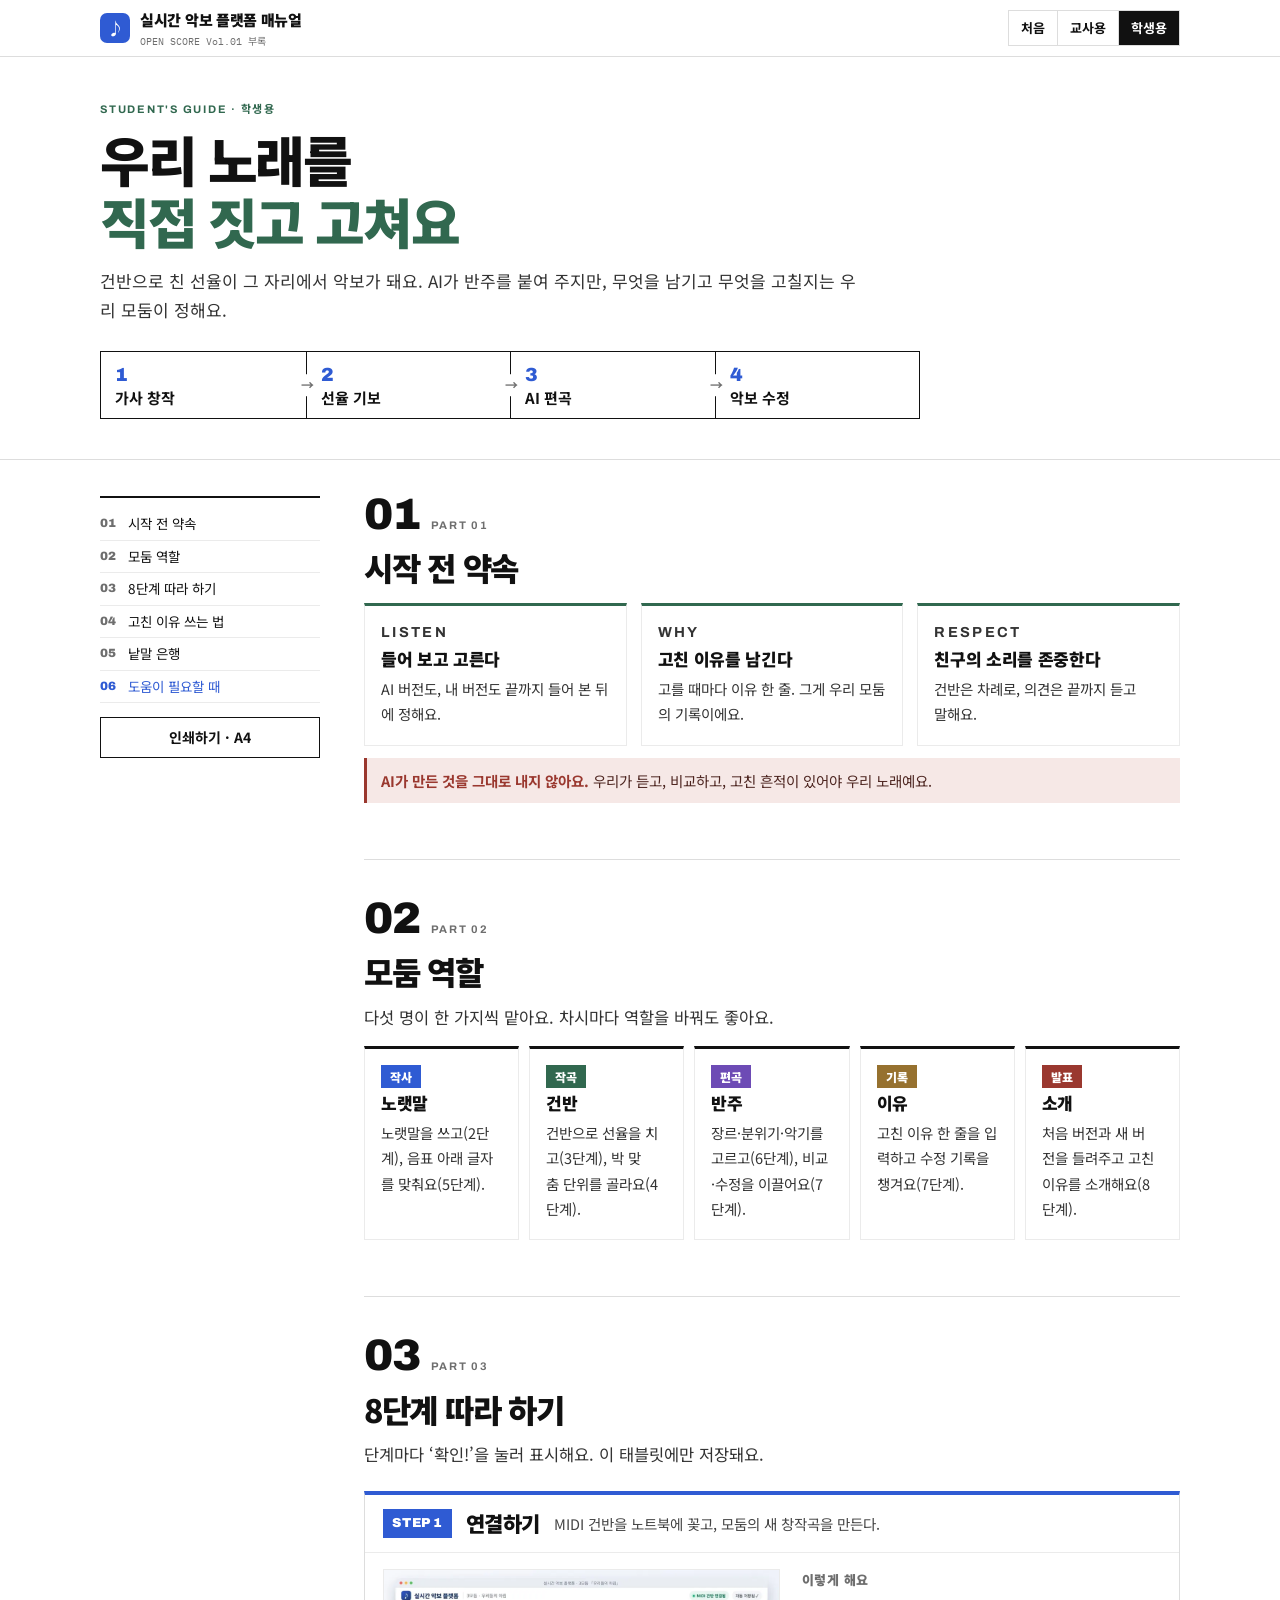
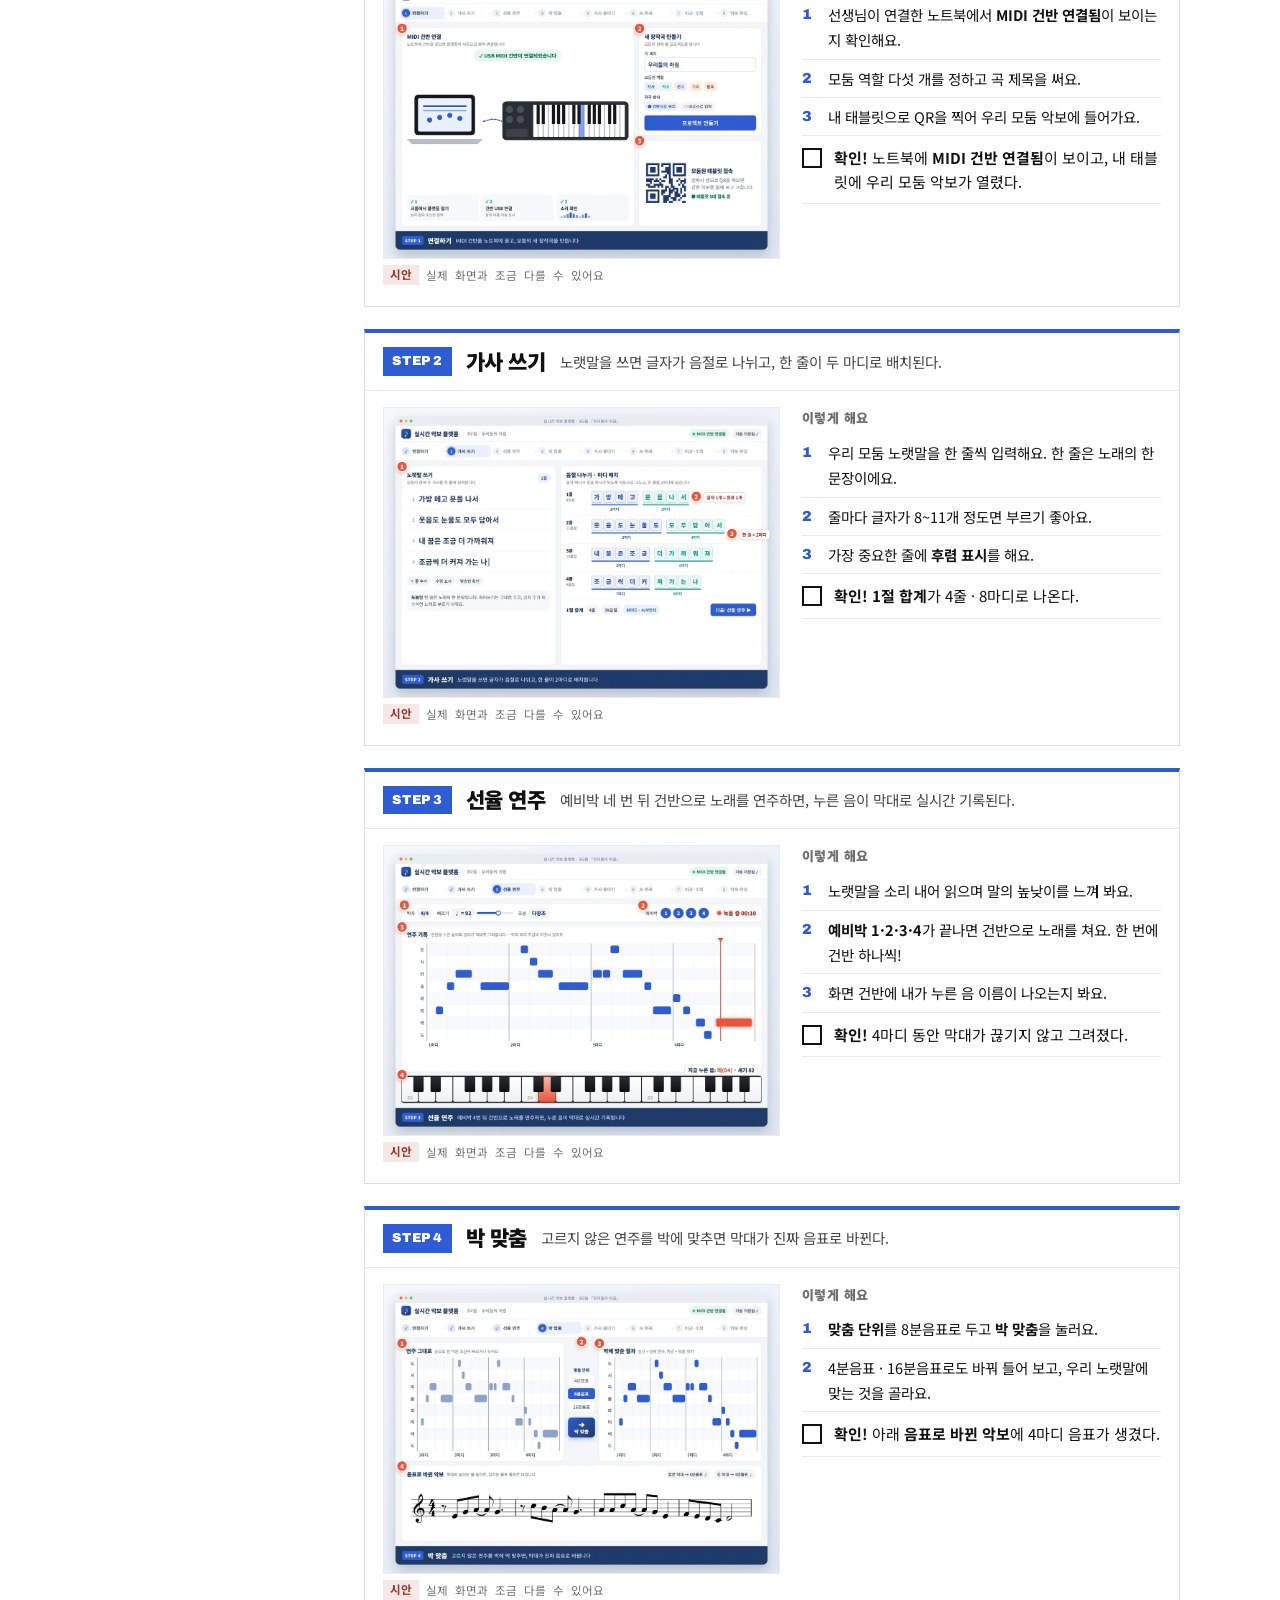
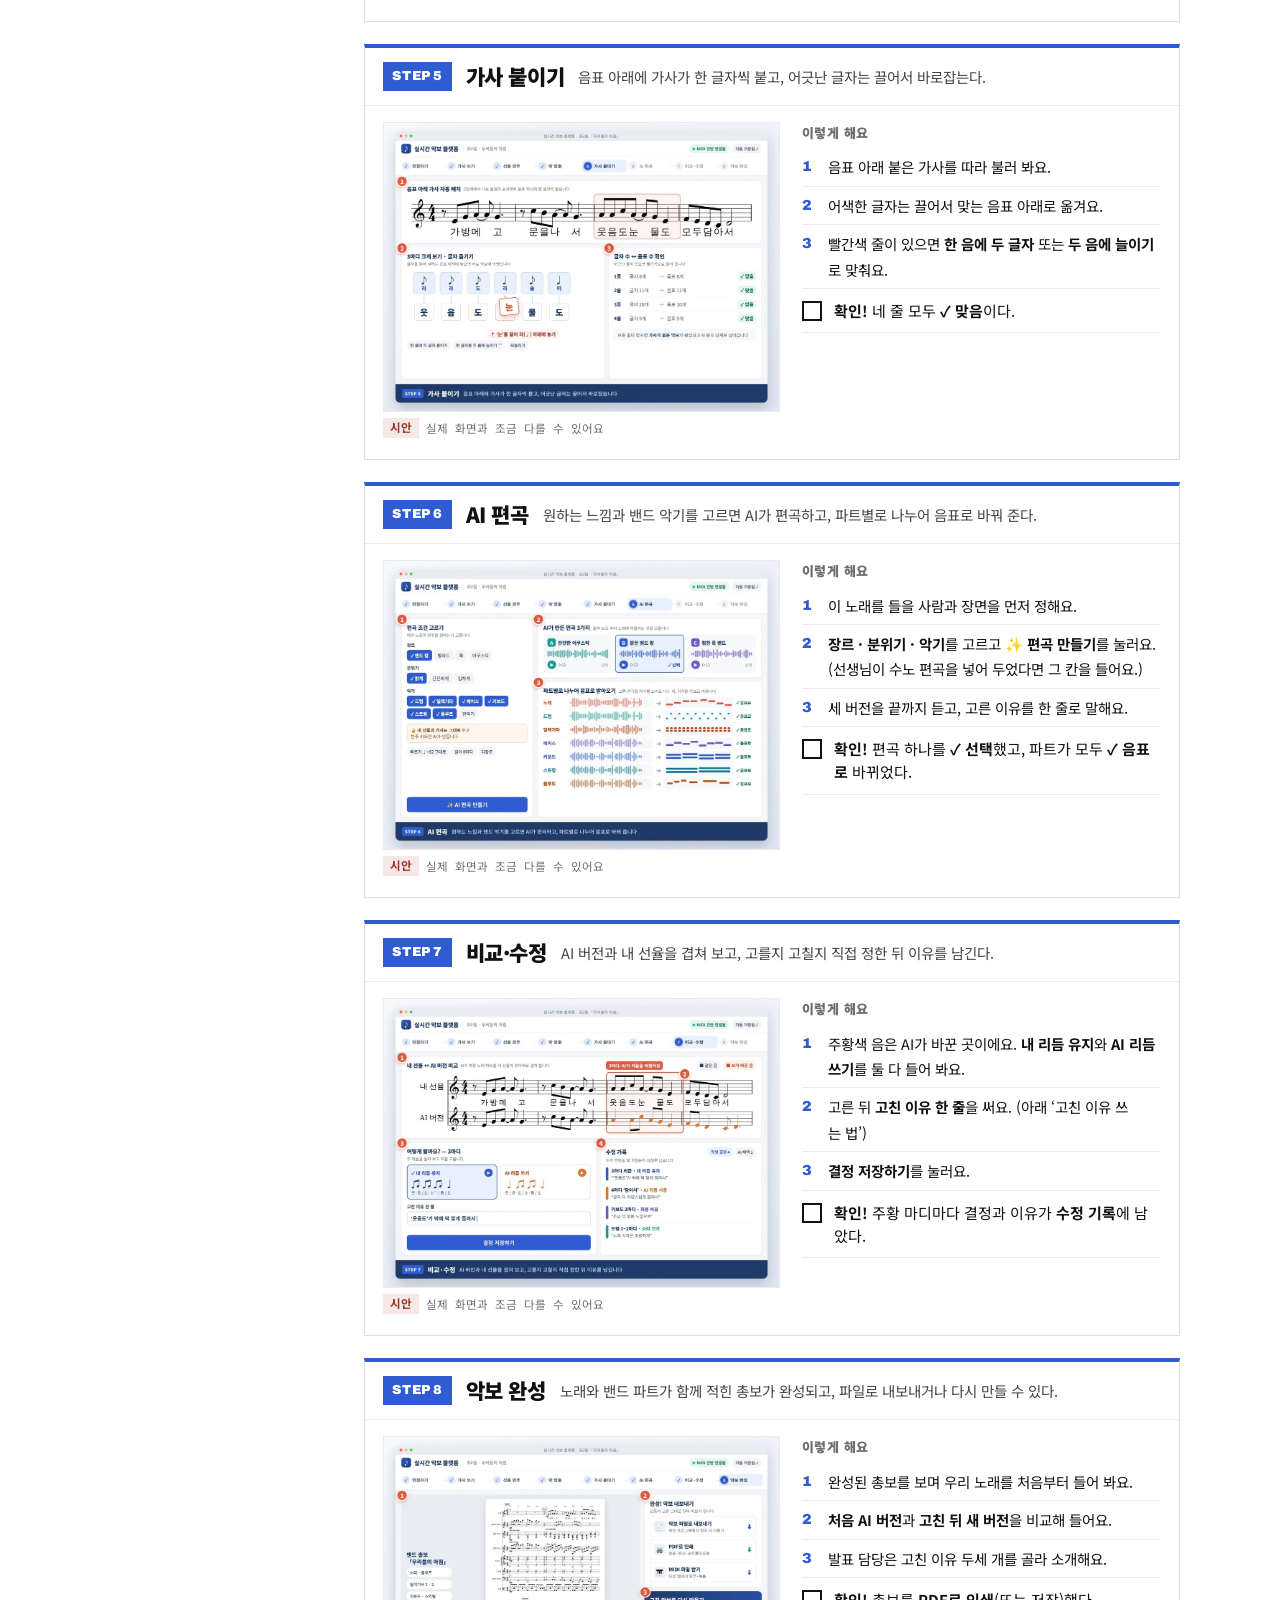
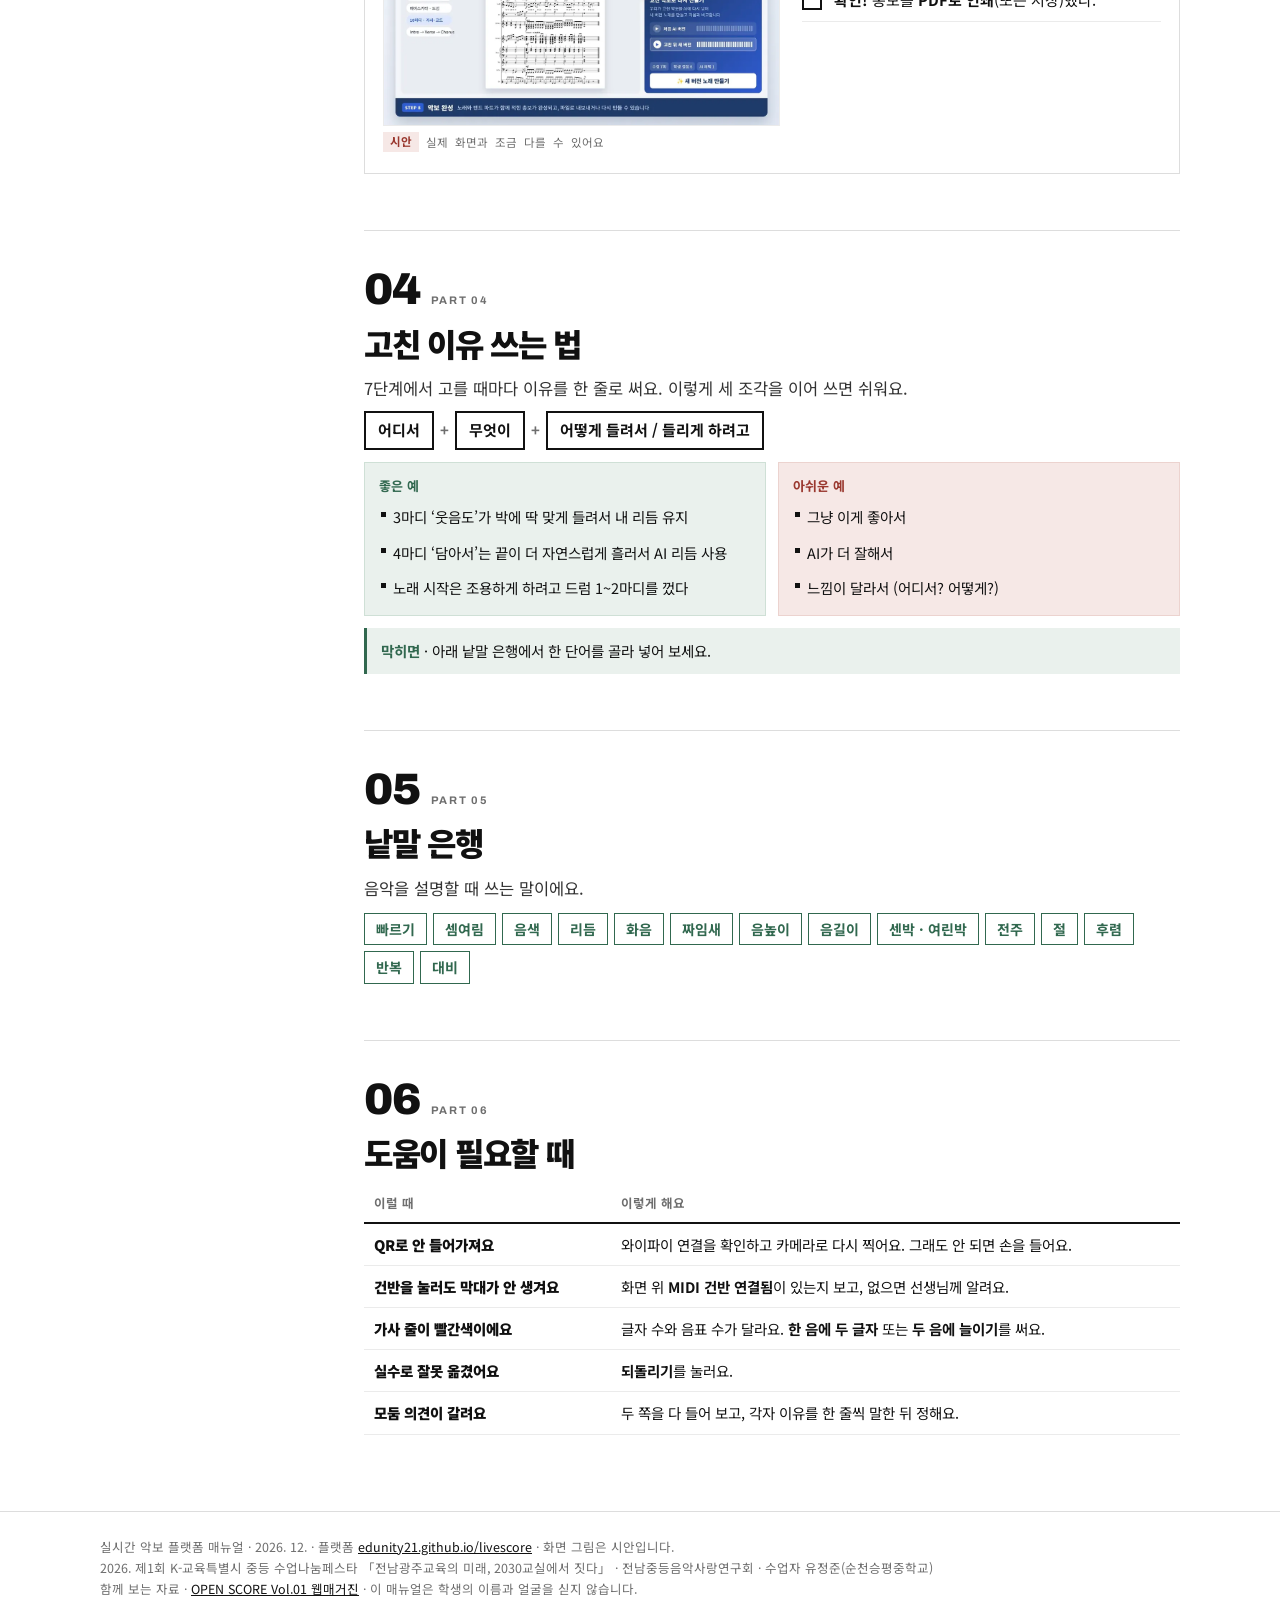
==== commit 49d8b949: "Manual: platform link and wording matched to the live platform" ====
--- a/student.html
+++ b/student.html
@@ -55,7 +55,7 @@
     <div>
       <p class="step-sub">이렇게 해요</p>
       <ol class="todo"><li>선생님이 연결한 노트북에서 <b>MIDI 건반 연결됨</b>이 보이는지 확인해요.</li><li>모둠 역할 다섯 개를 정하고 곡 제목을 써요.</li><li>내 태블릿으로 QR을 찍어 우리 모둠 악보에 들어가요.</li></ol>
-      <ul class="check" data-store="s-step1"><li><label><input type="checkbox"><span><b>확인!</b> 화면 위에 <b>태블릿 n대 접속 중</b>에 내 태블릿이 들어가 있다.</span></label></li></ul>
+      <ul class="check" data-store="s-step1"><li><label><input type="checkbox"><span><b>확인!</b> 노트북에 <b>MIDI 건반 연결됨</b>이 보이고, 내 태블릿에 우리 모둠 악보가 열렸다.</span></label></li></ul>
     </div>
   </div>
 </article>
@@ -109,7 +109,7 @@
     <figure><img src="assets/step6.webp" alt="STEP 6 AI 편곡 화면 시안" loading="lazy" decoding="async" width="1100" height="803"><figcaption><span class="sian">시안</span> 실제 화면과 조금 다를 수 있어요</figcaption></figure>
     <div>
       <p class="step-sub">이렇게 해요</p>
-      <ol class="todo"><li>이 노래를 들을 사람과 장면을 먼저 정해요.</li><li><b>장르 · 분위기 · 악기</b>를 고르고 <b>AI 편곡 만들기</b>를 눌러요.</li><li>세 버전을 끝까지 듣고, 고른 이유를 한 줄로 말해요.</li></ol>
+      <ol class="todo"><li>이 노래를 들을 사람과 장면을 먼저 정해요.</li><li><b>장르 · 분위기 · 악기</b>를 고르고 <b>✨ 편곡 만들기</b>를 눌러요. (선생님이 수노 편곡을 넣어 두었다면 그 칸을 들어요.)</li><li>세 버전을 끝까지 듣고, 고른 이유를 한 줄로 말해요.</li></ol>
       <ul class="check" data-store="s-step6"><li><label><input type="checkbox"><span><b>확인!</b> 편곡 하나를 <b>✓ 선택</b>했고, 파트가 모두 <b>✓ 음표로</b> 바뀌었다.</span></label></li></ul>
     </div>
   </div>
@@ -157,7 +157,7 @@
 </tbody></table></div></section>
 </main></div>
 <footer class="foot"><div class="wrap">
-  <p>실시간 악보 플랫폼 매뉴얼 · 2026. 12. · 시안 화면 기준 · 화면의 버튼 이름과 위치는 개발 과정에서 달라질 수 있습니다.</p>
+  <p>실시간 악보 플랫폼 매뉴얼 · 2026. 12. · 플랫폼 <a href="https://edunity21.github.io/livescore/">edunity21.github.io/livescore</a> · 화면 그림은 시안입니다.</p>
   <p>2026. 제1회 K-교육특별시 중등 수업나눔페스타 「전남광주교육의 미래, 2030교실에서 짓다」 · 전남중등음악사랑연구회 · 수업자 유정준(순천승평중학교)</p>
   <p>함께 보는 자료 · <a href="https://edunity21.github.io/jnjmuse-mag/" target="_blank" rel="noopener">OPEN SCORE Vol.01 웹매거진</a> · 이 매뉴얼은 학생의 이름과 얼굴을 싣지 않습니다.</p>
 </div></footer>
--- a/manual.css
+++ b/manual.css
@@ -224,3 +224,7 @@
   .chap .no{font-size:30px}
 }
 @media (prefers-reduced-motion:reduce){html{scroll-behavior:auto}*{transition:none!important}}
+
+/* 첫 화면 · 플랫폼 열기 */
+.open-live{display:flex;flex-wrap:wrap;align-items:center;gap:8px 14px;margin:18px 0 4px}
+.open-live span{font-size:13px;color:var(--mute)}
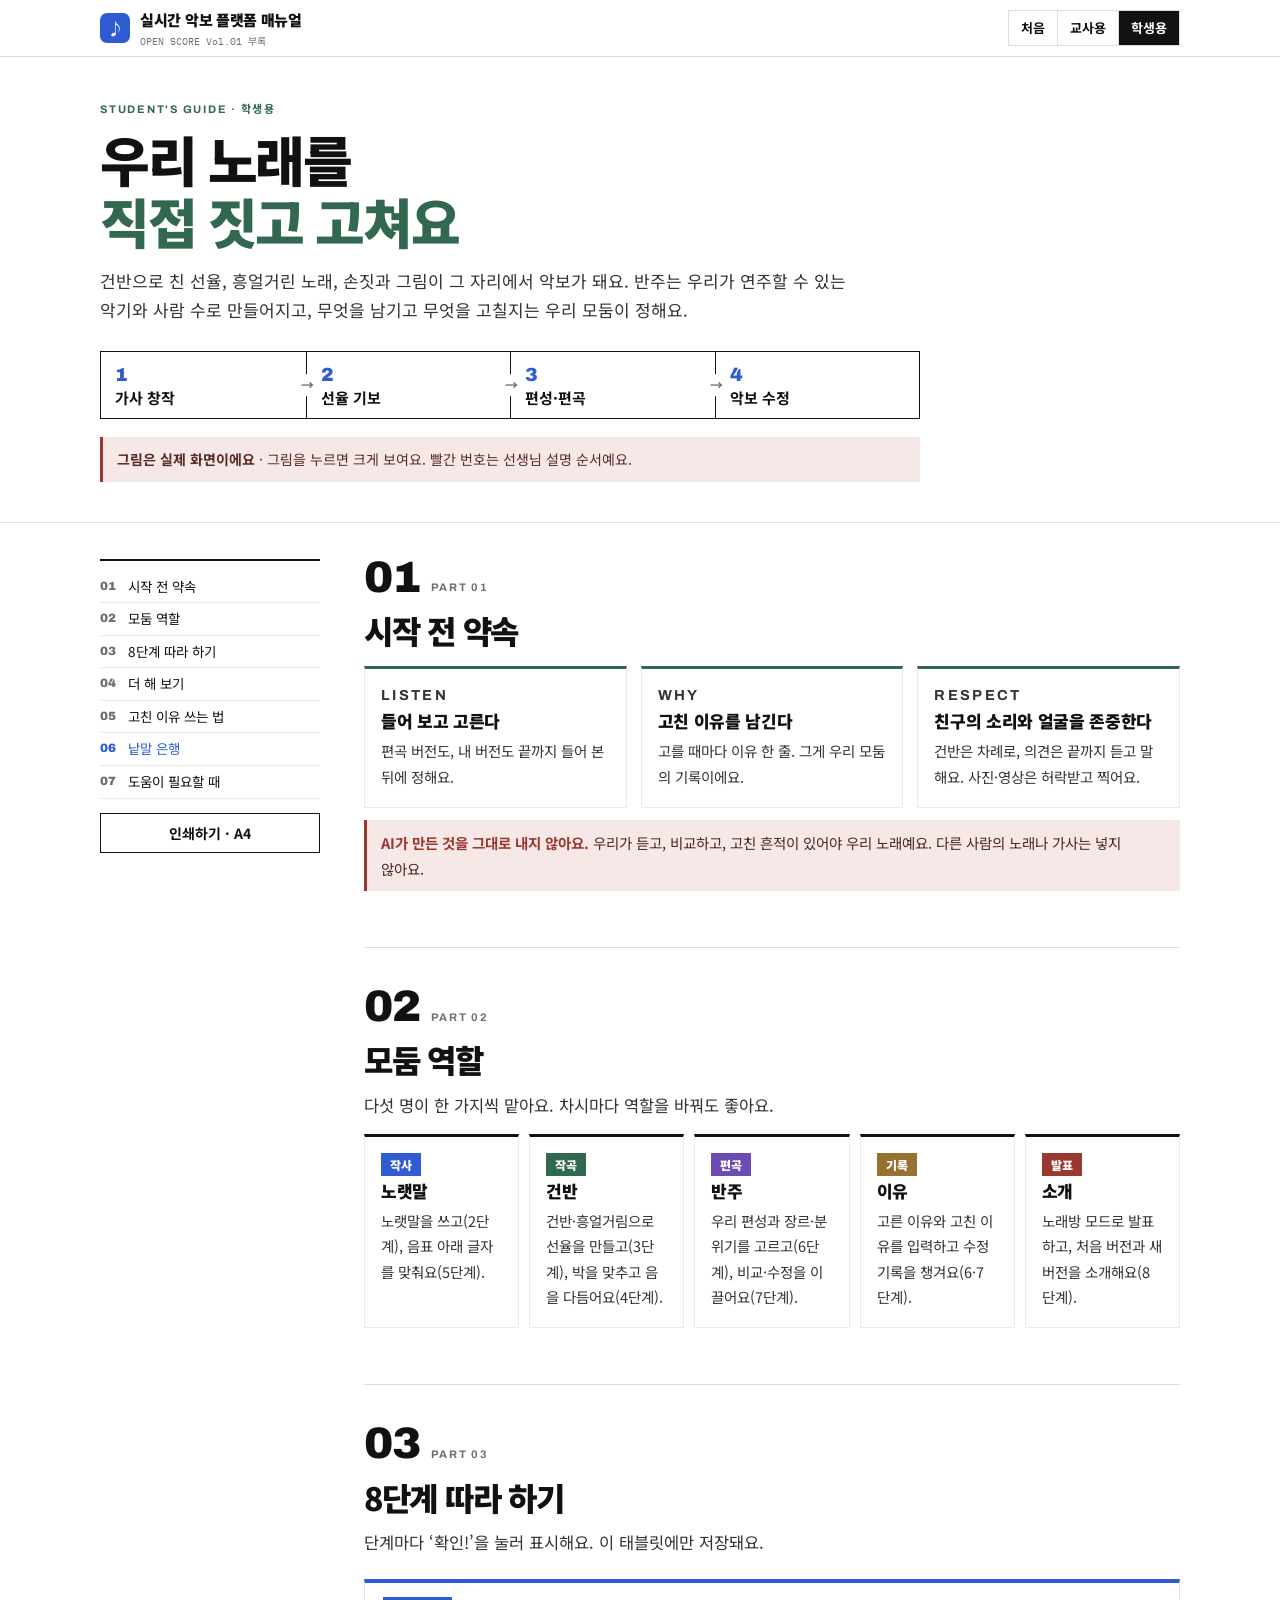
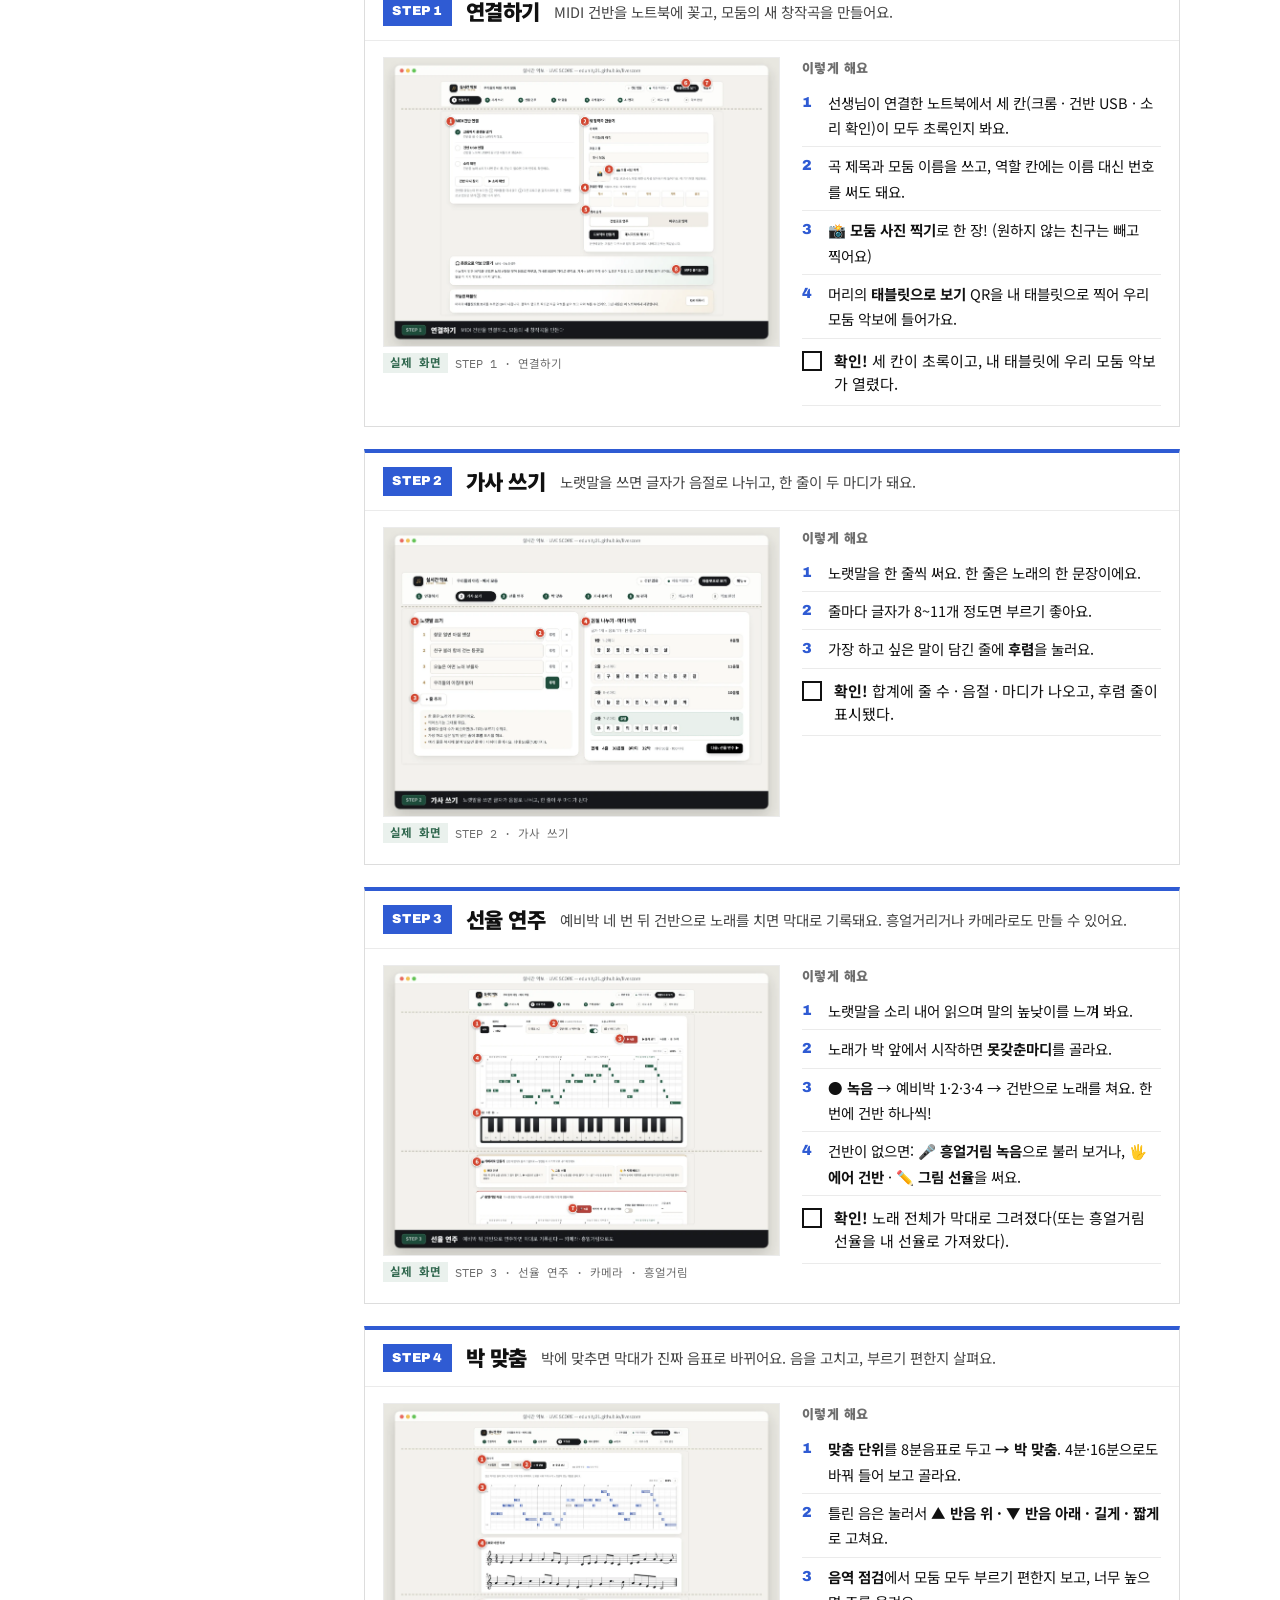
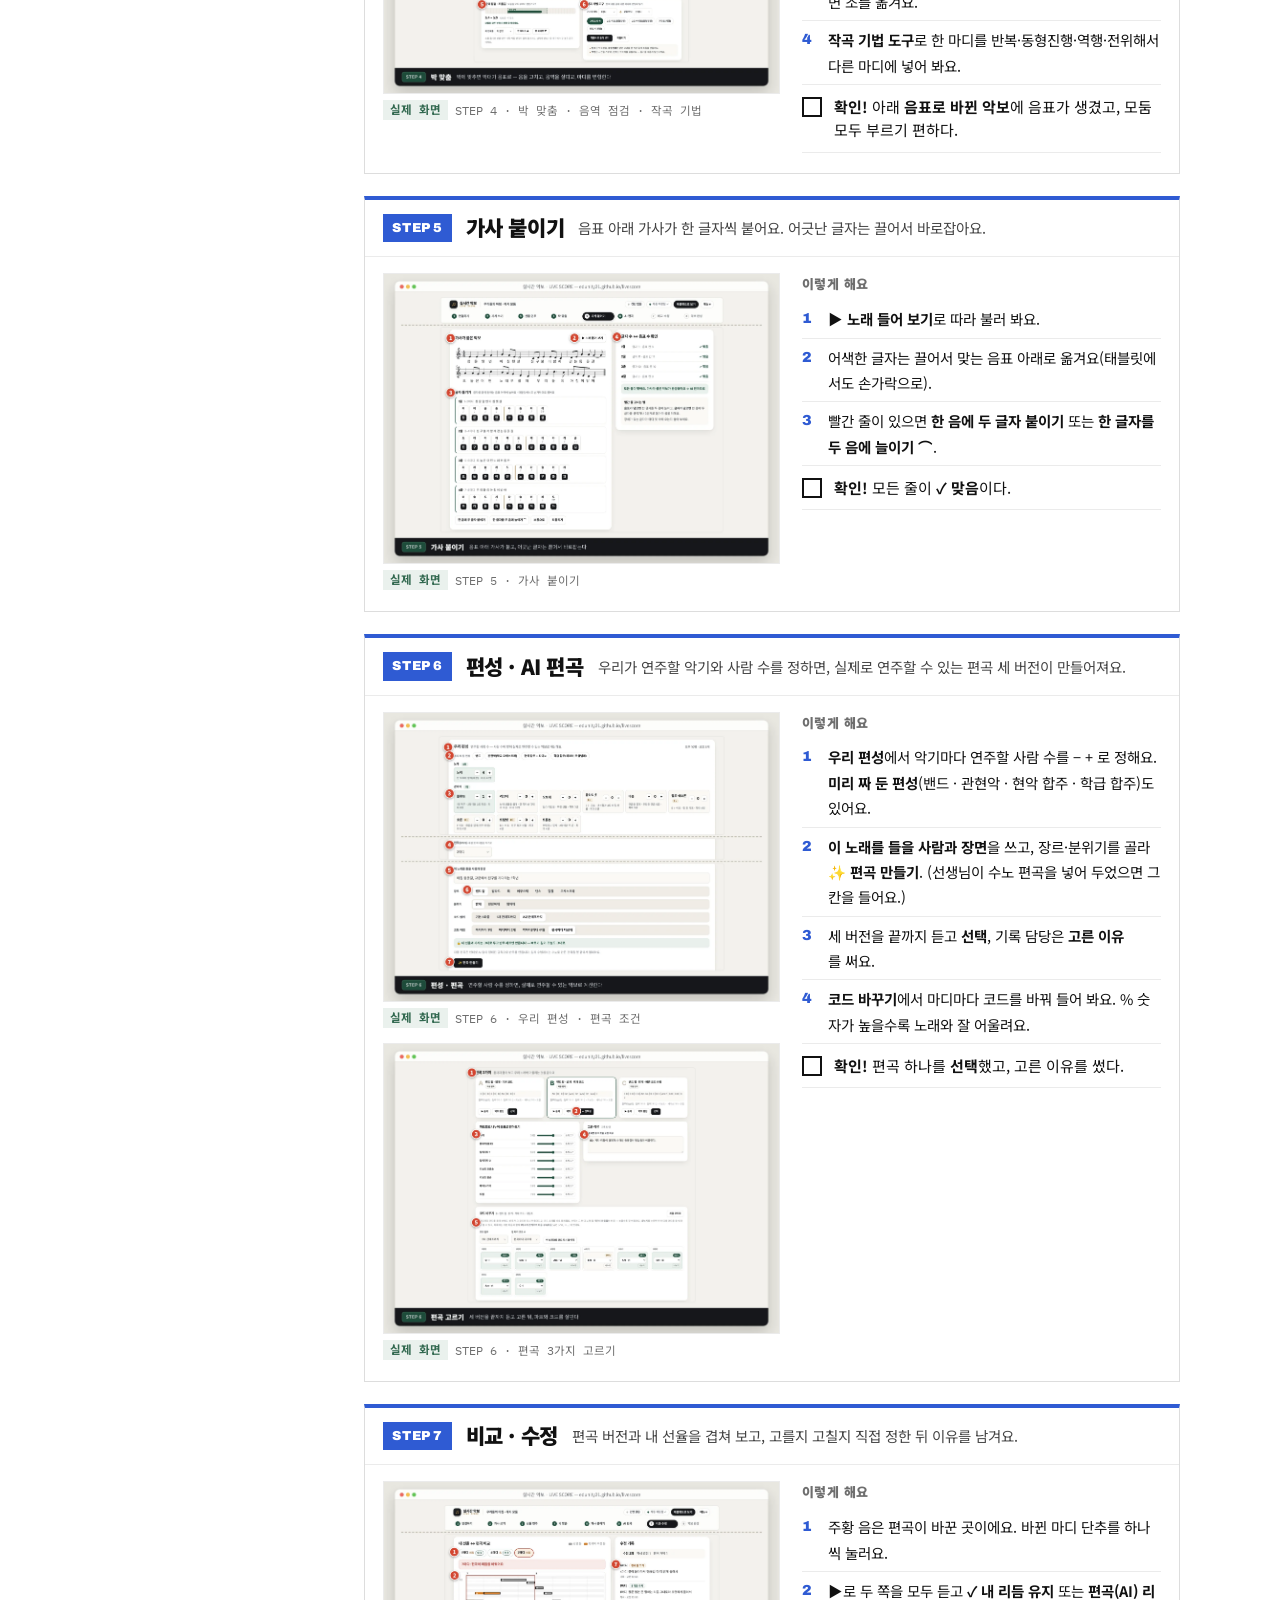
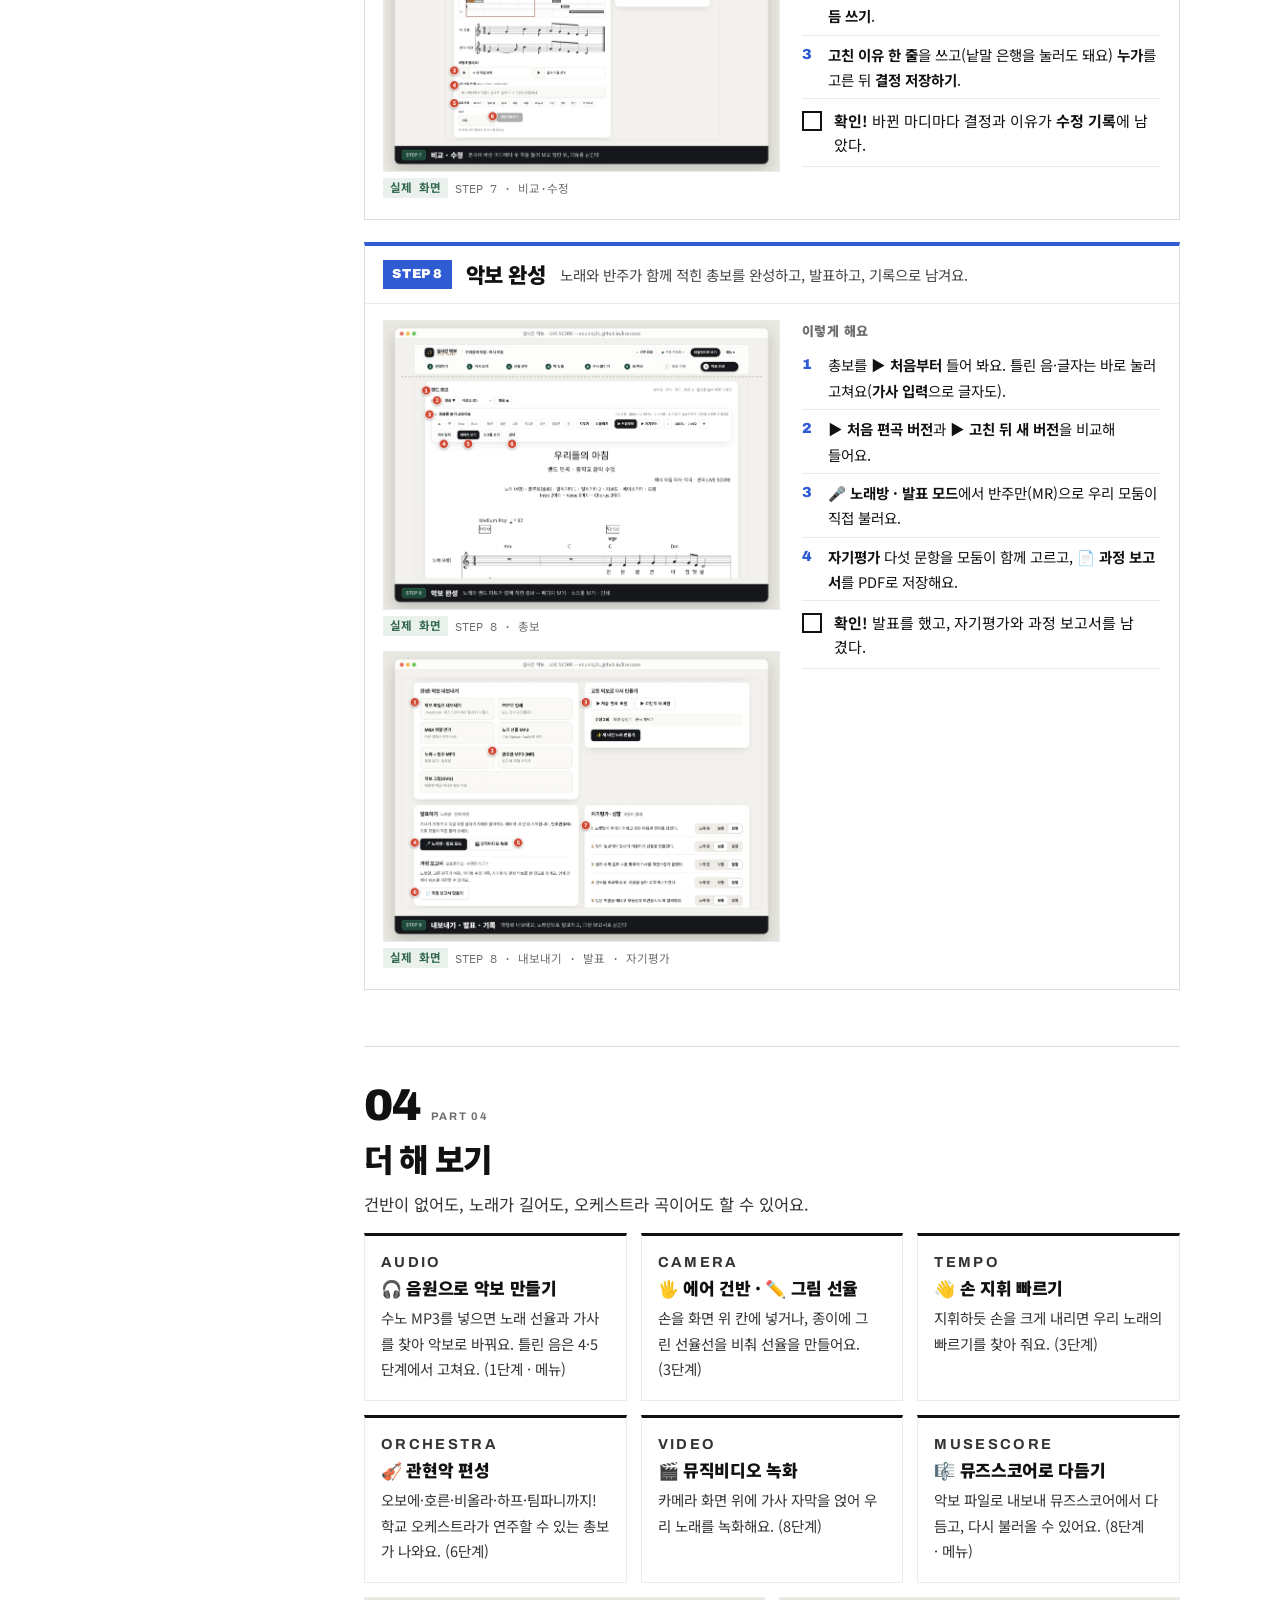
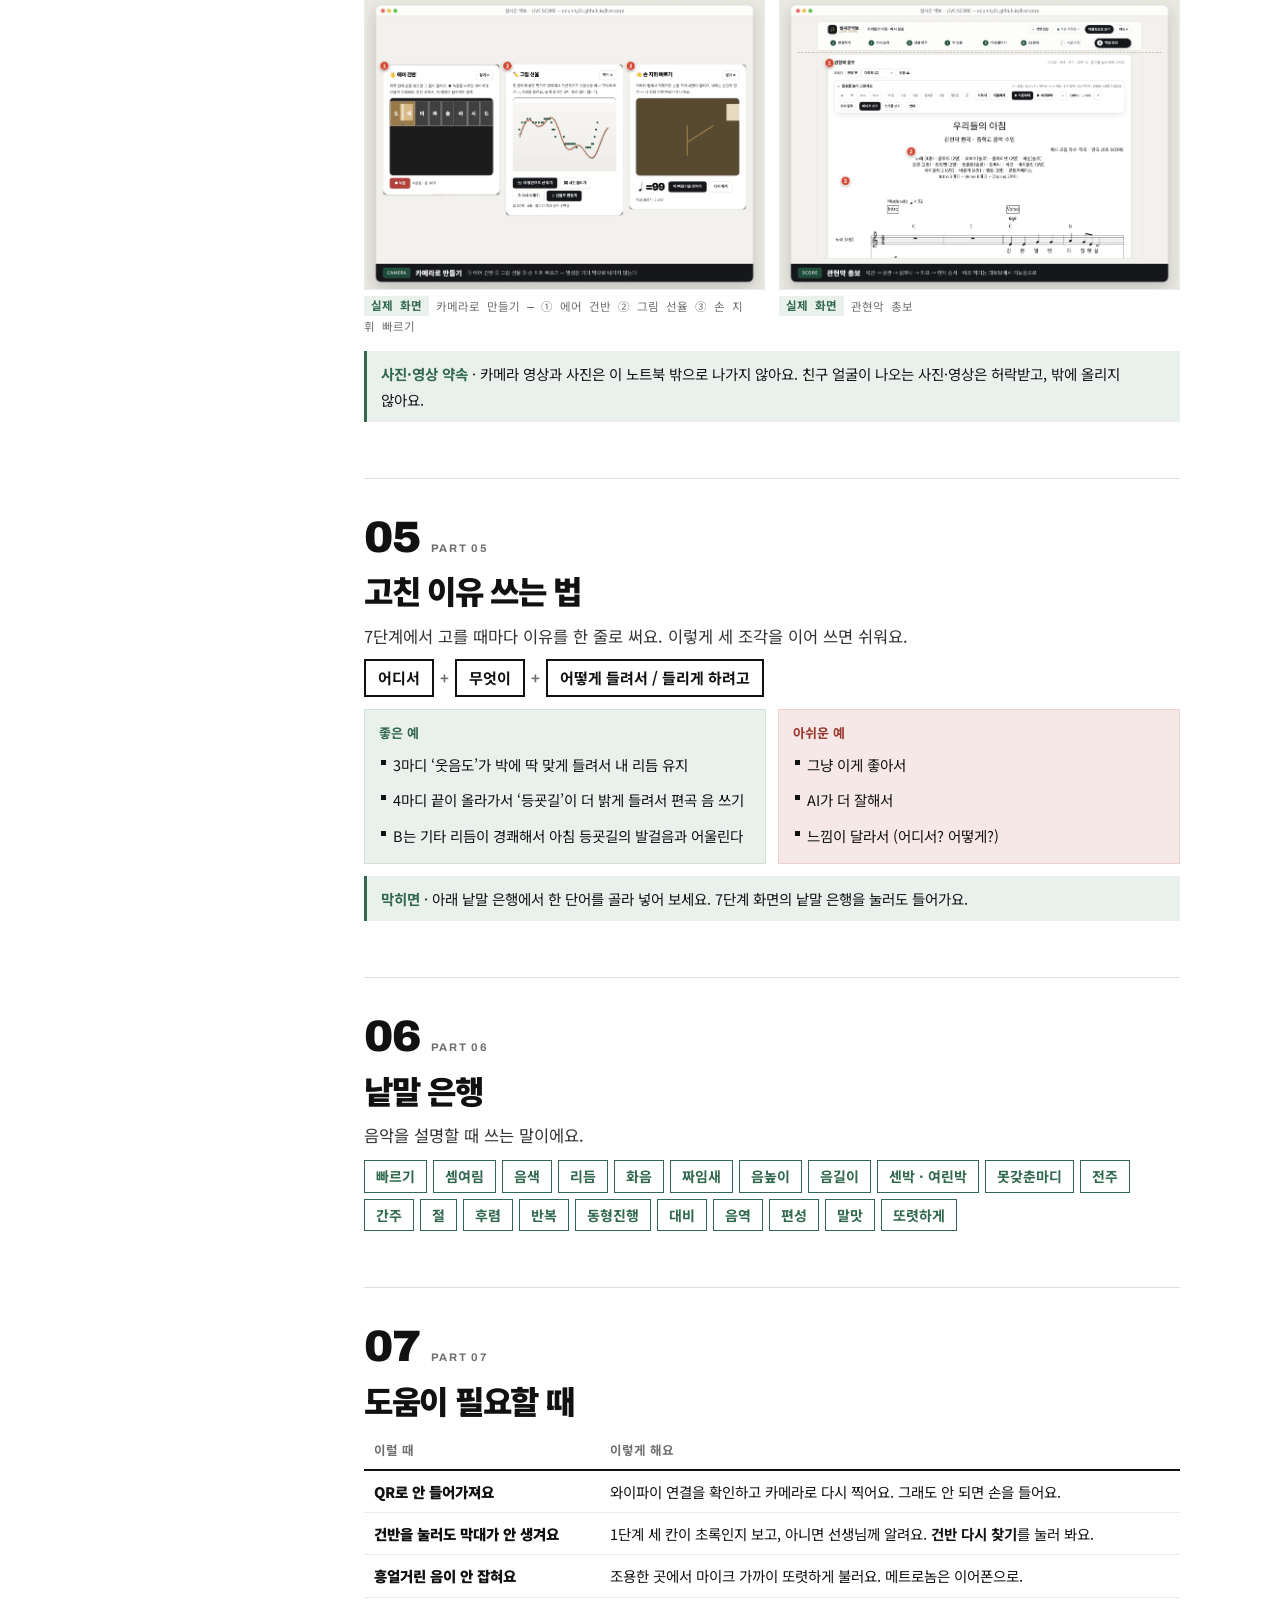
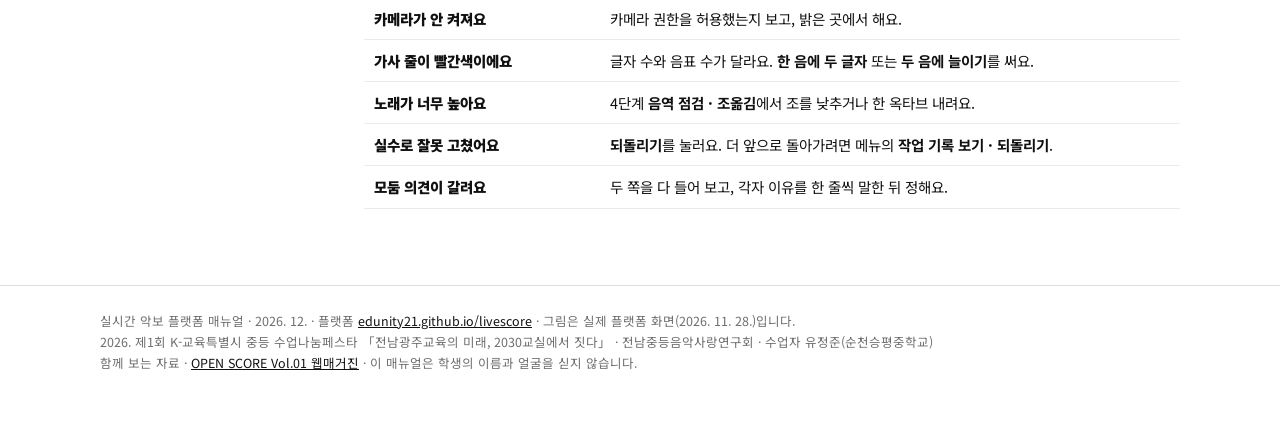
==== commit 18fd31b6: "매뉴얼 v11: 실제 화면 그림, 편성(관현악)·음원으로 악보 만들기·뮤즈스코어 연동·카메라·발표·기록 도구 장 추가 - 단계 그림을 시안에서 실제 플랫폼 화면(빨간 번호)으로, " ====
--- a/student.html
+++ b/student.html
@@ -3,17 +3,17 @@
 <head>
 <meta charset="utf-8">
 <meta name="viewport" content="width=device-width,initial-scale=1">
-<title>실시간 악보 플랫폼 학생용 매뉴얼 | OPEN SCORE 부록</title>
-<meta name="description" content="우리 모둠 노래를 직접 짓고 고치는 여덟 단계 — 역할, 따라 하기, 고친 이유 쓰는 법">
+<title>실시간 악보 플랫폼 학생용 안내 | OPEN SCORE 부록</title>
+<meta name="description" content="건반·흥얼거림·카메라로 만든 선율이 악보가 되고, 우리 모둠이 편성과 편곡을 고르고 고치는 여덟 단계 안내">
 <meta property="og:type" content="website">
-<meta property="og:title" content="실시간 악보 플랫폼 학생용 매뉴얼 | OPEN SCORE 부록">
-<meta property="og:description" content="우리 모둠 노래를 직접 짓고 고치는 여덟 단계 — 역할, 따라 하기, 고친 이유 쓰는 법">
+<meta property="og:title" content="실시간 악보 플랫폼 학생용 안내 | OPEN SCORE 부록">
+<meta property="og:description" content="건반·흥얼거림·카메라로 만든 선율이 악보가 되고, 우리 모둠이 편성과 편곡을 고르고 고치는 여덟 단계 안내">
 <meta property="og:url" content="https://edunity21.github.io/livescore-manual/student.html">
 <link rel="icon" href="favicon.svg" type="image/svg+xml">
 <link rel="preconnect" href="https://fonts.googleapis.com">
 <link rel="preconnect" href="https://fonts.gstatic.com" crossorigin>
 <link href="https://fonts.googleapis.com/css2?family=Archivo:wght@700;900&family=IBM+Plex+Mono:wght@400;500&family=Noto+Sans+KR:wght@400;700;900&display=swap" rel="stylesheet">
-<link rel="stylesheet" href="manual.css?v=20261125">
+<link rel="stylesheet" href="manual.css?v=20261128">
 </head>
 <body>
 <header class="mhead"><div class="wrap">
@@ -26,141 +26,131 @@
 <section class="cover"><div class="wrap">
   <p class="kicker" style="color:var(--point)">Student's Guide · 학생용</p>
   <h1>우리 노래를<br><em style="color:var(--point)">직접 짓고 고쳐요</em></h1>
-  <p class="dek">건반으로 친 선율이 그 자리에서 악보가 돼요. AI가 반주를 붙여 주지만, 무엇을 남기고 무엇을 고칠지는 우리 모둠이 정해요.</p>
-  <div class="cycle" aria-label="창작 순환"><span><b>1</b>가사 창작</span><span><b>2</b>선율 기보</span><span><b>3</b>AI 편곡</span><span><b>4</b>악보 수정</span></div>
+  <p class="dek">건반으로 친 선율, 흥얼거린 노래, 손짓과 그림이 그 자리에서 악보가 돼요. 반주는 우리가 연주할 수 있는 악기와 사람 수로 만들어지고, 무엇을 남기고 무엇을 고칠지는 우리 모둠이 정해요.</p>
+  <div class="cycle" aria-label="창작 순환"><span><b>1</b>가사 창작</span><span><b>2</b>선율 기보</span><span><b>3</b>편성·편곡</span><span><b>4</b>악보 수정</span></div>
+  <p class="notice"><b>그림은 실제 화면이에요</b> · 그림을 누르면 크게 보여요. 빨간 번호는 선생님 설명 순서예요.</p>
 </div></section>
 <div class="wrap layout">
-<nav class="toc" aria-label="차례"><a href="#promise"><b>01</b><span>시작 전 약속</span></a><a href="#roles"><b>02</b><span>모둠 역할</span></a><a href="#steps"><b>03</b><span>8단계 따라 하기</span></a><a href="#reason"><b>04</b><span>고친 이유 쓰는 법</span></a><a href="#words"><b>05</b><span>낱말 은행</span></a><a href="#help"><b>06</b><span>도움이 필요할 때</span></a><button class="btn ghost print" type="button" data-print>인쇄하기 · A4</button></nav>
+<nav class="toc" aria-label="차례"><a href="#promise"><b>01</b><span>시작 전 약속</span></a><a href="#roles"><b>02</b><span>모둠 역할</span></a><a href="#steps"><b>03</b><span>8단계 따라 하기</span></a><a href="#more"><b>04</b><span>더 해 보기</span></a><a href="#reason"><b>05</b><span>고친 이유 쓰는 법</span></a><a href="#words"><b>06</b><span>낱말 은행</span></a><a href="#help"><b>07</b><span>도움이 필요할 때</span></a><button class="btn ghost print" type="button" data-print>인쇄하기 · A4</button></nav>
 <main>
-<section class="sec" id="promise"><div class="chap"><span class="no">01</span><span class="kicker">Part 01</span></div><h2>시작 전 약속</h2>
-<div class="grid3">
-<div class="box point"><p class="kicker">Listen</p><h4>들어 보고 고른다</h4><p>AI 버전도, 내 버전도 끝까지 들어 본 뒤에 정해요.</p></div>
+<section class="sec" id="promise"><div class="chap"><span class="no">01</span><span class="kicker">Part 01</span></div><h2>시작 전 약속</h2><div class="grid3">
+<div class="box point"><p class="kicker">Listen</p><h4>들어 보고 고른다</h4><p>편곡 버전도, 내 버전도 끝까지 들어 본 뒤에 정해요.</p></div>
 <div class="box point"><p class="kicker">Why</p><h4>고친 이유를 남긴다</h4><p>고를 때마다 이유 한 줄. 그게 우리 모둠의 기록이에요.</p></div>
-<div class="box point"><p class="kicker">Respect</p><h4>친구의 소리를 존중한다</h4><p>건반은 차례로, 의견은 끝까지 듣고 말해요.</p></div>
+<div class="box point"><p class="kicker">Respect</p><h4>친구의 소리와 얼굴을 존중한다</h4><p>건반은 차례로, 의견은 끝까지 듣고 말해요. 사진·영상은 허락받고 찍어요.</p></div>
 </div>
-<p class="warn"><b>AI가 만든 것을 그대로 내지 않아요.</b> 우리가 듣고, 비교하고, 고친 흔적이 있어야 우리 노래예요.</p></section>
-<section class="sec" id="roles"><div class="chap"><span class="no">02</span><span class="kicker">Part 02</span></div><h2>모둠 역할</h2><p class="lead">다섯 명이 한 가지씩 맡아요. 차시마다 역할을 바꿔도 좋아요.</p>
-<div class="grid5">
+<p class="warn"><b>AI가 만든 것을 그대로 내지 않아요.</b> 우리가 듣고, 비교하고, 고친 흔적이 있어야 우리 노래예요. 다른 사람의 노래나 가사는 넣지 않아요.</p></section>
+<section class="sec" id="roles"><div class="chap"><span class="no">02</span><span class="kicker">Part 02</span></div><h2>모둠 역할</h2><p class="lead">다섯 명이 한 가지씩 맡아요. 차시마다 역할을 바꿔도 좋아요.</p><div class="grid5">
 <div class="box role"><span class="tag">작사</span><h4>노랫말</h4><p>노랫말을 쓰고(2단계), 음표 아래 글자를 맞춰요(5단계).</p></div>
-<div class="box role"><span class="tag">작곡</span><h4>건반</h4><p>건반으로 선율을 치고(3단계), 박 맞춤 단위를 골라요(4단계).</p></div>
-<div class="box role"><span class="tag">편곡</span><h4>반주</h4><p>장르·분위기·악기를 고르고(6단계), 비교·수정을 이끌어요(7단계).</p></div>
-<div class="box role"><span class="tag">기록</span><h4>이유</h4><p>고친 이유 한 줄을 입력하고 수정 기록을 챙겨요(7단계).</p></div>
-<div class="box role"><span class="tag">발표</span><h4>소개</h4><p>처음 버전과 새 버전을 들려주고 고친 이유를 소개해요(8단계).</p></div>
+<div class="box role"><span class="tag">작곡</span><h4>건반</h4><p>건반·흥얼거림으로 선율을 만들고(3단계), 박을 맞추고 음을 다듬어요(4단계).</p></div>
+<div class="box role"><span class="tag">편곡</span><h4>반주</h4><p>우리 편성과 장르·분위기를 고르고(6단계), 비교·수정을 이끌어요(7단계).</p></div>
+<div class="box role"><span class="tag">기록</span><h4>이유</h4><p>고른 이유와 고친 이유를 입력하고 수정 기록을 챙겨요(6·7단계).</p></div>
+<div class="box role"><span class="tag">발표</span><h4>소개</h4><p>노래방 모드로 발표하고, 처음 버전과 새 버전을 소개해요(8단계).</p></div>
 </div></section>
 <section class="sec" id="steps"><div class="chap"><span class="no">03</span><span class="kicker">Part 03</span></div><h2>8단계 따라 하기</h2><p class="lead">단계마다 ‘확인!’을 눌러 표시해요. 이 태블릿에만 저장돼요.</p>
 <article class="step" id="s1">
-  <div class="step-h"><span class="sn">STEP 1</span><h3>연결하기</h3><p class="one">MIDI 건반을 노트북에 꽂고, 모둠의 새 창작곡을 만든다.</p></div>
+  <div class="step-h"><span class="sn">STEP 1</span><h3>연결하기</h3><p class="one">MIDI 건반을 노트북에 꽂고, 모둠의 새 창작곡을 만들어요.</p></div>
   <div class="step-b">
-    <figure><img src="assets/step1.webp" alt="STEP 1 연결하기 화면 시안" loading="lazy" decoding="async" width="1100" height="803"><figcaption><span class="sian">시안</span> 실제 화면과 조금 다를 수 있어요</figcaption></figure>
+    <figure><a href="assets/step1.webp" target="_blank" rel="noopener" title="크게 보기"><img src="assets/step1.webp" alt="STEP 1 연결하기 실제 화면" loading="lazy" decoding="async" width="1100" height="803"></a><figcaption><span class="real">실제 화면</span> STEP 1 · 연결하기</figcaption></figure>
     <div>
       <p class="step-sub">이렇게 해요</p>
-      <ol class="todo"><li>선생님이 연결한 노트북에서 <b>MIDI 건반 연결됨</b>이 보이는지 확인해요.</li><li>모둠 역할 다섯 개를 정하고 곡 제목을 써요.</li><li>내 태블릿으로 QR을 찍어 우리 모둠 악보에 들어가요.</li></ol>
-      <ul class="check" data-store="s-step1"><li><label><input type="checkbox"><span><b>확인!</b> 노트북에 <b>MIDI 건반 연결됨</b>이 보이고, 내 태블릿에 우리 모둠 악보가 열렸다.</span></label></li></ul>
+      <ol class="todo"><li>선생님이 연결한 노트북에서 세 칸(크롬 · 건반 USB · 소리 확인)이 모두 초록인지 봐요.</li><li>곡 제목과 모둠 이름을 쓰고, 역할 칸에는 이름 대신 번호를 써도 돼요.</li><li><b>📸 모둠 사진 찍기</b>로 한 장! (원하지 않는 친구는 빼고 찍어요)</li><li>머리의 <b>태블릿으로 보기</b> QR을 내 태블릿으로 찍어 우리 모둠 악보에 들어가요.</li></ol>
+      <ul class="check" data-store="s11-step1"><li><label><input type="checkbox"><span><b>확인!</b> 세 칸이 초록이고, 내 태블릿에 우리 모둠 악보가 열렸다.</span></label></li></ul>
     </div>
   </div>
 </article>
 <article class="step" id="s2">
-  <div class="step-h"><span class="sn">STEP 2</span><h3>가사 쓰기</h3><p class="one">노랫말을 쓰면 글자가 음절로 나뉘고, 한 줄이 두 마디로 배치된다.</p></div>
+  <div class="step-h"><span class="sn">STEP 2</span><h3>가사 쓰기</h3><p class="one">노랫말을 쓰면 글자가 음절로 나뉘고, 한 줄이 두 마디가 돼요.</p></div>
   <div class="step-b">
-    <figure><img src="assets/step2.webp" alt="STEP 2 가사 쓰기 화면 시안" loading="lazy" decoding="async" width="1100" height="803"><figcaption><span class="sian">시안</span> 실제 화면과 조금 다를 수 있어요</figcaption></figure>
+    <figure><a href="assets/step2.webp" target="_blank" rel="noopener" title="크게 보기"><img src="assets/step2.webp" alt="STEP 2 가사 쓰기 실제 화면" loading="lazy" decoding="async" width="1100" height="803"></a><figcaption><span class="real">실제 화면</span> STEP 2 · 가사 쓰기</figcaption></figure>
     <div>
       <p class="step-sub">이렇게 해요</p>
-      <ol class="todo"><li>우리 모둠 노랫말을 한 줄씩 입력해요. 한 줄은 노래의 한 문장이에요.</li><li>줄마다 글자가 8~11개 정도면 부르기 좋아요.</li><li>가장 중요한 줄에 <b>후렴 표시</b>를 해요.</li></ol>
-      <ul class="check" data-store="s-step2"><li><label><input type="checkbox"><span><b>확인!</b> <b>1절 합계</b>가 4줄 · 8마디로 나온다.</span></label></li></ul>
+      <ol class="todo"><li>노랫말을 한 줄씩 써요. 한 줄은 노래의 한 문장이에요.</li><li>줄마다 글자가 8~11개 정도면 부르기 좋아요.</li><li>가장 하고 싶은 말이 담긴 줄에 <b>후렴</b>을 눌러요.</li></ol>
+      <ul class="check" data-store="s11-step2"><li><label><input type="checkbox"><span><b>확인!</b> 합계에 줄 수 · 음절 · 마디가 나오고, 후렴 줄이 표시됐다.</span></label></li></ul>
     </div>
   </div>
 </article>
 <article class="step" id="s3">
-  <div class="step-h"><span class="sn">STEP 3</span><h3>선율 연주</h3><p class="one">예비박 네 번 뒤 건반으로 노래를 연주하면, 누른 음이 막대로 실시간 기록된다.</p></div>
+  <div class="step-h"><span class="sn">STEP 3</span><h3>선율 연주</h3><p class="one">예비박 네 번 뒤 건반으로 노래를 치면 막대로 기록돼요. 흥얼거리거나 카메라로도 만들 수 있어요.</p></div>
   <div class="step-b">
-    <figure><img src="assets/step3.webp" alt="STEP 3 선율 연주 화면 시안" loading="lazy" decoding="async" width="1100" height="803"><figcaption><span class="sian">시안</span> 실제 화면과 조금 다를 수 있어요</figcaption></figure>
+    <figure><a href="assets/step3.webp" target="_blank" rel="noopener" title="크게 보기"><img src="assets/step3.webp" alt="STEP 3 선율 연주 실제 화면" loading="lazy" decoding="async" width="1100" height="803"></a><figcaption><span class="real">실제 화면</span> STEP 3 · 선율 연주 · 카메라 · 흥얼거림</figcaption></figure>
     <div>
       <p class="step-sub">이렇게 해요</p>
-      <ol class="todo"><li>노랫말을 소리 내어 읽으며 말의 높낮이를 느껴 봐요.</li><li><b>예비박 1·2·3·4</b>가 끝나면 건반으로 노래를 쳐요. 한 번에 건반 하나씩!</li><li>화면 건반에 내가 누른 음 이름이 나오는지 봐요.</li></ol>
-      <ul class="check" data-store="s-step3"><li><label><input type="checkbox"><span><b>확인!</b> 4마디 동안 막대가 끊기지 않고 그려졌다.</span></label></li></ul>
+      <ol class="todo"><li>노랫말을 소리 내어 읽으며 말의 높낮이를 느껴 봐요.</li><li>노래가 박 앞에서 시작하면 <b>못갖춘마디</b>를 골라요.</li><li><b>● 녹음</b> → 예비박 1·2·3·4 → 건반으로 노래를 쳐요. 한 번에 건반 하나씩!</li><li>건반이 없으면: <b>🎤 흥얼거림 녹음</b>으로 불러 보거나, <b>🖐 에어 건반</b> · <b>✏️ 그림 선율</b>을 써요.</li></ol>
+      <ul class="check" data-store="s11-step3"><li><label><input type="checkbox"><span><b>확인!</b> 노래 전체가 막대로 그려졌다(또는 흥얼거림 선율을 내 선율로 가져왔다).</span></label></li></ul>
     </div>
   </div>
 </article>
 <article class="step" id="s4">
-  <div class="step-h"><span class="sn">STEP 4</span><h3>박 맞춤</h3><p class="one">고르지 않은 연주를 박에 맞추면 막대가 진짜 음표로 바뀐다.</p></div>
+  <div class="step-h"><span class="sn">STEP 4</span><h3>박 맞춤</h3><p class="one">박에 맞추면 막대가 진짜 음표로 바뀌어요. 음을 고치고, 부르기 편한지 살펴요.</p></div>
   <div class="step-b">
-    <figure><img src="assets/step4.webp" alt="STEP 4 박 맞춤 화면 시안" loading="lazy" decoding="async" width="1100" height="803"><figcaption><span class="sian">시안</span> 실제 화면과 조금 다를 수 있어요</figcaption></figure>
+    <figure><a href="assets/step4.webp" target="_blank" rel="noopener" title="크게 보기"><img src="assets/step4.webp" alt="STEP 4 박 맞춤 실제 화면" loading="lazy" decoding="async" width="1100" height="803"></a><figcaption><span class="real">실제 화면</span> STEP 4 · 박 맞춤 · 음역 점검 · 작곡 기법</figcaption></figure>
     <div>
       <p class="step-sub">이렇게 해요</p>
-      <ol class="todo"><li><b>맞춤 단위</b>를 8분음표로 두고 <b>박 맞춤</b>을 눌러요.</li><li>4분음표 · 16분음표로도 바꿔 들어 보고, 우리 노랫말에 맞는 것을 골라요.</li></ol>
-      <ul class="check" data-store="s-step4"><li><label><input type="checkbox"><span><b>확인!</b> 아래 <b>음표로 바뀐 악보</b>에 4마디 음표가 생겼다.</span></label></li></ul>
+      <ol class="todo"><li><b>맞춤 단위</b>를 8분음표로 두고 <b>→ 박 맞춤</b>. 4분·16분으로도 바꿔 들어 보고 골라요.</li><li>틀린 음은 눌러서 <b>▲ 반음 위 · ▼ 반음 아래 · 길게 · 짧게</b>로 고쳐요.</li><li><b>음역 점검</b>에서 모둠 모두 부르기 편한지 보고, 너무 높으면 조를 옮겨요.</li><li><b>작곡 기법 도구</b>로 한 마디를 반복·동형진행·역행·전위해서 다른 마디에 넣어 봐요.</li></ol>
+      <ul class="check" data-store="s11-step4"><li><label><input type="checkbox"><span><b>확인!</b> 아래 <b>음표로 바뀐 악보</b>에 음표가 생겼고, 모둠 모두 부르기 편하다.</span></label></li></ul>
     </div>
   </div>
 </article>
 <article class="step" id="s5">
-  <div class="step-h"><span class="sn">STEP 5</span><h3>가사 붙이기</h3><p class="one">음표 아래에 가사가 한 글자씩 붙고, 어긋난 글자는 끌어서 바로잡는다.</p></div>
+  <div class="step-h"><span class="sn">STEP 5</span><h3>가사 붙이기</h3><p class="one">음표 아래 가사가 한 글자씩 붙어요. 어긋난 글자는 끌어서 바로잡아요.</p></div>
   <div class="step-b">
-    <figure><img src="assets/step5.webp" alt="STEP 5 가사 붙이기 화면 시안" loading="lazy" decoding="async" width="1100" height="803"><figcaption><span class="sian">시안</span> 실제 화면과 조금 다를 수 있어요</figcaption></figure>
+    <figure><a href="assets/step5.webp" target="_blank" rel="noopener" title="크게 보기"><img src="assets/step5.webp" alt="STEP 5 가사 붙이기 실제 화면" loading="lazy" decoding="async" width="1100" height="803"></a><figcaption><span class="real">실제 화면</span> STEP 5 · 가사 붙이기</figcaption></figure>
     <div>
       <p class="step-sub">이렇게 해요</p>
-      <ol class="todo"><li>음표 아래 붙은 가사를 따라 불러 봐요.</li><li>어색한 글자는 끌어서 맞는 음표 아래로 옮겨요.</li><li>빨간색 줄이 있으면 <b>한 음에 두 글자</b> 또는 <b>두 음에 늘이기</b>로 맞춰요.</li></ol>
-      <ul class="check" data-store="s-step5"><li><label><input type="checkbox"><span><b>확인!</b> 네 줄 모두 <b>✓ 맞음</b>이다.</span></label></li></ul>
+      <ol class="todo"><li><b>▶ 노래 들어 보기</b>로 따라 불러 봐요.</li><li>어색한 글자는 끌어서 맞는 음표 아래로 옮겨요(태블릿에서도 손가락으로).</li><li>빨간 줄이 있으면 <b>한 음에 두 글자 붙이기</b> 또는 <b>한 글자를 두 음에 늘이기 ⌒</b>.</li></ol>
+      <ul class="check" data-store="s11-step5"><li><label><input type="checkbox"><span><b>확인!</b> 모든 줄이 <b>✓ 맞음</b>이다.</span></label></li></ul>
     </div>
   </div>
 </article>
 <article class="step" id="s6">
-  <div class="step-h"><span class="sn">STEP 6</span><h3>AI 편곡</h3><p class="one">원하는 느낌과 밴드 악기를 고르면 AI가 편곡하고, 파트별로 나누어 음표로 바꿔 준다.</p></div>
+  <div class="step-h"><span class="sn">STEP 6</span><h3>편성 · AI 편곡</h3><p class="one">우리가 연주할 악기와 사람 수를 정하면, 실제로 연주할 수 있는 편곡 세 버전이 만들어져요.</p></div>
   <div class="step-b">
-    <figure><img src="assets/step6.webp" alt="STEP 6 AI 편곡 화면 시안" loading="lazy" decoding="async" width="1100" height="803"><figcaption><span class="sian">시안</span> 실제 화면과 조금 다를 수 있어요</figcaption></figure>
+    <div class="figs"><figure><a href="assets/step6.webp" target="_blank" rel="noopener" title="크게 보기"><img src="assets/step6.webp" alt="STEP 6 편성 실제 화면" loading="lazy" decoding="async" width="1100" height="803"></a><figcaption><span class="real">실제 화면</span> STEP 6 · 우리 편성 · 편곡 조건</figcaption></figure><figure><a href="assets/step6b.webp" target="_blank" rel="noopener" title="크게 보기"><img src="assets/step6b.webp" alt="STEP 6 편곡 고르기 실제 화면" loading="lazy" decoding="async" width="1100" height="803"></a><figcaption><span class="real">실제 화면</span> STEP 6 · 편곡 3가지 고르기</figcaption></figure></div>
     <div>
       <p class="step-sub">이렇게 해요</p>
-      <ol class="todo"><li>이 노래를 들을 사람과 장면을 먼저 정해요.</li><li><b>장르 · 분위기 · 악기</b>를 고르고 <b>✨ 편곡 만들기</b>를 눌러요. (선생님이 수노 편곡을 넣어 두었다면 그 칸을 들어요.)</li><li>세 버전을 끝까지 듣고, 고른 이유를 한 줄로 말해요.</li></ol>
-      <ul class="check" data-store="s-step6"><li><label><input type="checkbox"><span><b>확인!</b> 편곡 하나를 <b>✓ 선택</b>했고, 파트가 모두 <b>✓ 음표로</b> 바뀌었다.</span></label></li></ul>
+      <ol class="todo"><li><b>우리 편성</b>에서 악기마다 연주할 사람 수를 − + 로 정해요. <b>미리 짜 둔 편성</b>(밴드 · 관현악 · 현악 합주 · 학급 합주)도 있어요.</li><li><b>이 노래를 들을 사람과 장면</b>을 쓰고, 장르·분위기를 골라 <b>✨ 편곡 만들기</b>. (선생님이 수노 편곡을 넣어 두었으면 그 칸을 들어요.)</li><li>세 버전을 끝까지 듣고 <b>선택</b>, 기록 담당은 <b>고른 이유</b>를 써요.</li><li><b>코드 바꾸기</b>에서 마디마다 코드를 바꿔 들어 봐요. % 숫자가 높을수록 노래와 잘 어울려요.</li></ol>
+      <ul class="check" data-store="s11-step6"><li><label><input type="checkbox"><span><b>확인!</b> 편곡 하나를 <b>선택</b>했고, 고른 이유를 썼다.</span></label></li></ul>
     </div>
   </div>
 </article>
 <article class="step" id="s7">
-  <div class="step-h"><span class="sn">STEP 7</span><h3>비교·수정</h3><p class="one">AI 버전과 내 선율을 겹쳐 보고, 고를지 고칠지 직접 정한 뒤 이유를 남긴다.</p></div>
+  <div class="step-h"><span class="sn">STEP 7</span><h3>비교 · 수정</h3><p class="one">편곡 버전과 내 선율을 겹쳐 보고, 고를지 고칠지 직접 정한 뒤 이유를 남겨요.</p></div>
   <div class="step-b">
-    <figure><img src="assets/step7.webp" alt="STEP 7 비교·수정 화면 시안" loading="lazy" decoding="async" width="1100" height="803"><figcaption><span class="sian">시안</span> 실제 화면과 조금 다를 수 있어요</figcaption></figure>
+    <figure><a href="assets/step7.webp" target="_blank" rel="noopener" title="크게 보기"><img src="assets/step7.webp" alt="STEP 7 비교 수정 실제 화면" loading="lazy" decoding="async" width="1100" height="803"></a><figcaption><span class="real">실제 화면</span> STEP 7 · 비교·수정</figcaption></figure>
     <div>
       <p class="step-sub">이렇게 해요</p>
-      <ol class="todo"><li>주황색 음은 AI가 바꾼 곳이에요. <b>내 리듬 유지</b>와 <b>AI 리듬 쓰기</b>를 둘 다 들어 봐요.</li><li>고른 뒤 <b>고친 이유 한 줄</b>을 써요. (아래 ‘고친 이유 쓰는 법’)</li><li><b>결정 저장하기</b>를 눌러요.</li></ol>
-      <ul class="check" data-store="s-step7"><li><label><input type="checkbox"><span><b>확인!</b> 주황 마디마다 결정과 이유가 <b>수정 기록</b>에 남았다.</span></label></li></ul>
+      <ol class="todo"><li>주황 음은 편곡이 바꾼 곳이에요. 바뀐 마디 단추를 하나씩 눌러요.</li><li><b>▶</b>로 두 쪽을 모두 듣고 <b>✓ 내 리듬 유지</b> 또는 <b>편곡(AI) 리듬 쓰기</b>.</li><li><b>고친 이유 한 줄</b>을 쓰고(낱말 은행을 눌러도 돼요) <b>누가</b>를 고른 뒤 <b>결정 저장하기</b>.</li></ol>
+      <ul class="check" data-store="s11-step7"><li><label><input type="checkbox"><span><b>확인!</b> 바뀐 마디마다 결정과 이유가 <b>수정 기록</b>에 남았다.</span></label></li></ul>
     </div>
   </div>
 </article>
 <article class="step" id="s8">
-  <div class="step-h"><span class="sn">STEP 8</span><h3>악보 완성</h3><p class="one">노래와 밴드 파트가 함께 적힌 총보가 완성되고, 파일로 내보내거나 다시 만들 수 있다.</p></div>
+  <div class="step-h"><span class="sn">STEP 8</span><h3>악보 완성</h3><p class="one">노래와 반주가 함께 적힌 총보를 완성하고, 발표하고, 기록으로 남겨요.</p></div>
   <div class="step-b">
-    <figure><img src="assets/step8.webp" alt="STEP 8 악보 완성 화면 시안" loading="lazy" decoding="async" width="1100" height="803"><figcaption><span class="sian">시안</span> 실제 화면과 조금 다를 수 있어요</figcaption></figure>
+    <div class="figs"><figure><a href="assets/step8.webp" target="_blank" rel="noopener" title="크게 보기"><img src="assets/step8.webp" alt="STEP 8 총보 실제 화면" loading="lazy" decoding="async" width="1100" height="803"></a><figcaption><span class="real">실제 화면</span> STEP 8 · 총보</figcaption></figure><figure><a href="assets/step8b.webp" target="_blank" rel="noopener" title="크게 보기"><img src="assets/step8b.webp" alt="STEP 8 발표 기록 실제 화면" loading="lazy" decoding="async" width="1100" height="803"></a><figcaption><span class="real">실제 화면</span> STEP 8 · 내보내기 · 발표 · 자기평가</figcaption></figure></div>
     <div>
       <p class="step-sub">이렇게 해요</p>
-      <ol class="todo"><li>완성된 총보를 보며 우리 노래를 처음부터 들어 봐요.</li><li><b>처음 AI 버전</b>과 <b>고친 뒤 새 버전</b>을 비교해 들어요.</li><li>발표 담당은 고친 이유 두세 개를 골라 소개해요.</li></ol>
-      <ul class="check" data-store="s-step8"><li><label><input type="checkbox"><span><b>확인!</b> 총보를 <b>PDF로 인쇄</b>(또는 저장)했다.</span></label></li></ul>
+      <ol class="todo"><li>총보를 <b>▶ 처음부터</b> 들어 봐요. 틀린 음·글자는 바로 눌러 고쳐요(<b>가사 입력</b>으로 글자도).</li><li><b>▶ 처음 편곡 버전</b>과 <b>▶ 고친 뒤 새 버전</b>을 비교해 들어요.</li><li><b>🎤 노래방 · 발표 모드</b>에서 반주만(MR)으로 우리 모둠이 직접 불러요.</li><li><b>자기평가</b> 다섯 문항을 모둠이 함께 고르고, <b>📄 과정 보고서</b>를 PDF로 저장해요.</li></ol>
+      <ul class="check" data-store="s11-step8"><li><label><input type="checkbox"><span><b>확인!</b> 발표를 했고, 자기평가와 과정 보고서를 남겼다.</span></label></li></ul>
     </div>
   </div>
-</article></section>
-<section class="sec" id="reason"><div class="chap"><span class="no">04</span><span class="kicker">Part 04</span></div><h2>고친 이유 쓰는 법</h2><p class="lead">7단계에서 고를 때마다 이유를 한 줄로 써요. 이렇게 세 조각을 이어 쓰면 쉬워요.</p>
-<p class="formula"><span>어디서</span><i>+</i><span>무엇이</span><i>+</i><span>어떻게 들려서 / 들리게 하려고</span></p>
+</article>
+</section>
+<section class="sec" id="more"><div class="chap"><span class="no">04</span><span class="kicker">Part 04</span></div><h2>더 해 보기</h2><p class="lead">건반이 없어도, 노래가 길어도, 오케스트라 곡이어도 할 수 있어요.</p><div class="grid3"><div class="box"><p class="kicker">Audio</p><h4>🎧 음원으로 악보 만들기</h4><p>수노 MP3를 넣으면 노래 선율과 가사를 찾아 악보로 바꿔요. 틀린 음은 4·5단계에서 고쳐요. (1단계 · 메뉴)</p></div><div class="box"><p class="kicker">Camera</p><h4>🖐 에어 건반 · ✏️ 그림 선율</h4><p>손을 화면 위 칸에 넣거나, 종이에 그린 선율선을 비춰 선율을 만들어요. (3단계)</p></div><div class="box"><p class="kicker">Tempo</p><h4>👋 손 지휘 빠르기</h4><p>지휘하듯 손을 크게 내리면 우리 노래의 빠르기를 찾아 줘요. (3단계)</p></div><div class="box"><p class="kicker">Orchestra</p><h4>🎻 관현악 편성</h4><p>오보에·호른·비올라·하프·팀파니까지! 학교 오케스트라가 연주할 수 있는 총보가 나와요. (6단계)</p></div><div class="box"><p class="kicker">Video</p><h4>🎬 뮤직비디오 녹화</h4><p>카메라 화면 위에 가사 자막을 얹어 우리 노래를 녹화해요. (8단계)</p></div><div class="box"><p class="kicker">MuseScore</p><h4>🎼 뮤즈스코어로 다듬기</h4><p>악보 파일로 내보내 뮤즈스코어에서 다듬고, 다시 불러올 수 있어요. (8단계 · 메뉴)</p></div></div><div class="figrow"><figure><a href="assets/camera.webp" target="_blank" rel="noopener" title="크게 보기"><img src="assets/camera.webp" alt="카메라로 만들기 실제 화면" loading="lazy" decoding="async" width="1100" height="803"></a><figcaption><span class="real">실제 화면</span> 카메라로 만들기 — ① 에어 건반 ② 그림 선율 ③ 손 지휘 빠르기</figcaption></figure><figure><a href="assets/orchscore.webp" target="_blank" rel="noopener" title="크게 보기"><img src="assets/orchscore.webp" alt="관현악 총보 실제 화면" loading="lazy" decoding="async" width="1100" height="803"></a><figcaption><span class="real">실제 화면</span> 관현악 총보</figcaption></figure></div><p class="tip"><b>사진·영상 약속</b> · 카메라 영상과 사진은 이 노트북 밖으로 나가지 않아요. 친구 얼굴이 나오는 사진·영상은 허락받고, 밖에 올리지 않아요.</p></section>
+<section class="sec" id="reason"><div class="chap"><span class="no">05</span><span class="kicker">Part 05</span></div><h2>고친 이유 쓰는 법</h2><p class="lead">7단계에서 고를 때마다 이유를 한 줄로 써요. 이렇게 세 조각을 이어 쓰면 쉬워요.</p><p class="formula"><span>어디서</span><i>+</i><span>무엇이</span><i>+</i><span>어떻게 들려서 / 들리게 하려고</span></p>
 <div class="ex">
-<div class="good"><b>좋은 예</b><ul class="dots"><li>3마디 ‘웃음도’가 박에 딱 맞게 들려서 내 리듬 유지</li><li>4마디 ‘담아서’는 끝이 더 자연스럽게 흘러서 AI 리듬 사용</li><li>노래 시작은 조용하게 하려고 드럼 1~2마디를 껐다</li></ul></div>
+<div class="good"><b>좋은 예</b><ul class="dots"><li>3마디 ‘웃음도’가 박에 딱 맞게 들려서 내 리듬 유지</li><li>4마디 끝이 올라가서 ‘등굣길’이 더 밝게 들려서 편곡 음 쓰기</li><li>B는 기타 리듬이 경쾌해서 아침 등굣길의 발걸음과 어울린다</li></ul></div>
 <div class="bad"><b>아쉬운 예</b><ul class="dots"><li>그냥 이게 좋아서</li><li>AI가 더 잘해서</li><li>느낌이 달라서 (어디서? 어떻게?)</li></ul></div>
 </div>
-<p class="tip"><b>막히면</b> · 아래 낱말 은행에서 한 단어를 골라 넣어 보세요.</p></section>
-<section class="sec" id="words"><div class="chap"><span class="no">05</span><span class="kicker">Part 05</span></div><h2>낱말 은행</h2><p class="lead">음악을 설명할 때 쓰는 말이에요.</p>
-<div class="words"><span>빠르기</span><span>셈여림</span><span>음색</span><span>리듬</span><span>화음</span><span>짜임새</span><span>음높이</span><span>음길이</span><span>센박 · 여린박</span><span>전주</span><span>절</span><span>후렴</span><span>반복</span><span>대비</span></div></section>
-<section class="sec" id="help"><div class="chap"><span class="no">06</span><span class="kicker">Part 06</span></div><h2>도움이 필요할 때</h2>
-<div class="tscroll"><table class="tab stack">
-<thead><tr><th>이럴 때</th><th>이렇게 해요</th></tr></thead>
-<tbody>
-<tr><th>QR로 안 들어가져요</th><td>와이파이 연결을 확인하고 카메라로 다시 찍어요. 그래도 안 되면 손을 들어요.</td></tr>
-<tr><th>건반을 눌러도 막대가 안 생겨요</th><td>화면 위 <b>MIDI 건반 연결됨</b>이 있는지 보고, 없으면 선생님께 알려요.</td></tr>
-<tr><th>가사 줄이 빨간색이에요</th><td>글자 수와 음표 수가 달라요. <b>한 음에 두 글자</b> 또는 <b>두 음에 늘이기</b>를 써요.</td></tr>
-<tr><th>실수로 잘못 옮겼어요</th><td><b>되돌리기</b>를 눌러요.</td></tr>
-<tr><th>모둠 의견이 갈려요</th><td>두 쪽을 다 들어 보고, 각자 이유를 한 줄씩 말한 뒤 정해요.</td></tr>
-</tbody></table></div></section>
+<p class="tip"><b>막히면</b> · 아래 낱말 은행에서 한 단어를 골라 넣어 보세요. 7단계 화면의 낱말 은행을 눌러도 들어가요.</p></section>
+<section class="sec" id="words"><div class="chap"><span class="no">06</span><span class="kicker">Part 06</span></div><h2>낱말 은행</h2><p class="lead">음악을 설명할 때 쓰는 말이에요.</p><div class="words"><span>빠르기</span><span>셈여림</span><span>음색</span><span>리듬</span><span>화음</span><span>짜임새</span><span>음높이</span><span>음길이</span><span>센박 · 여린박</span><span>못갖춘마디</span><span>전주</span><span>간주</span><span>절</span><span>후렴</span><span>반복</span><span>동형진행</span><span>대비</span><span>음역</span><span>편성</span><span>말맛</span><span>또렷하게</span></div></section>
+<section class="sec" id="help"><div class="chap"><span class="no">07</span><span class="kicker">Part 07</span></div><h2>도움이 필요할 때</h2><div class="tscroll"><table class="tab stack"><thead><tr><th>이럴 때</th><th>이렇게 해요</th></tr></thead><tbody><tr><th>QR로 안 들어가져요</th><td>와이파이 연결을 확인하고 카메라로 다시 찍어요. 그래도 안 되면 손을 들어요.</td></tr><tr><th>건반을 눌러도 막대가 안 생겨요</th><td>1단계 세 칸이 초록인지 보고, 아니면 선생님께 알려요. <b>건반 다시 찾기</b>를 눌러 봐요.</td></tr><tr><th>흥얼거린 음이 안 잡혀요</th><td>조용한 곳에서 마이크 가까이 또렷하게 불러요. 메트로놈은 이어폰으로.</td></tr><tr><th>카메라가 안 켜져요</th><td>카메라 권한을 허용했는지 보고, 밝은 곳에서 해요.</td></tr><tr><th>가사 줄이 빨간색이에요</th><td>글자 수와 음표 수가 달라요. <b>한 음에 두 글자</b> 또는 <b>두 음에 늘이기</b>를 써요.</td></tr><tr><th>노래가 너무 높아요</th><td>4단계 <b>음역 점검 · 조옮김</b>에서 조를 낮추거나 한 옥타브 내려요.</td></tr><tr><th>실수로 잘못 고쳤어요</th><td><b>되돌리기</b>를 눌러요. 더 앞으로 돌아가려면 메뉴의 <b>작업 기록 보기 · 되돌리기</b>.</td></tr><tr><th>모둠 의견이 갈려요</th><td>두 쪽을 다 들어 보고, 각자 이유를 한 줄씩 말한 뒤 정해요.</td></tr></tbody></table></div></section>
 </main></div>
 <footer class="foot"><div class="wrap">
-  <p>실시간 악보 플랫폼 매뉴얼 · 2026. 12. · 플랫폼 <a href="https://edunity21.github.io/livescore/">edunity21.github.io/livescore</a> · 화면 그림은 시안입니다.</p>
+  <p>실시간 악보 플랫폼 매뉴얼 · 2026. 12. · 플랫폼 <a href="https://edunity21.github.io/livescore/">edunity21.github.io/livescore</a> · 그림은 실제 플랫폼 화면(2026. 11. 28.)입니다.</p>
   <p>2026. 제1회 K-교육특별시 중등 수업나눔페스타 「전남광주교육의 미래, 2030교실에서 짓다」 · 전남중등음악사랑연구회 · 수업자 유정준(순천승평중학교)</p>
   <p>함께 보는 자료 · <a href="https://edunity21.github.io/jnjmuse-mag/" target="_blank" rel="noopener">OPEN SCORE Vol.01 웹매거진</a> · 이 매뉴얼은 학생의 이름과 얼굴을 싣지 않습니다.</p>
 </div></footer>
-<script src="manual.js?v=20261125"></script>
+<script src="manual.js?v=20261128"></script>
 </body>
 </html>
--- a/manual.css
+++ b/manual.css
@@ -228,3 +228,19 @@
 /* 첫 화면 · 플랫폼 열기 */
 .open-live{display:flex;flex-wrap:wrap;align-items:center;gap:8px 14px;margin:18px 0 4px}
 .open-live span{font-size:13px;color:var(--mute)}
+/* v11: 실제 화면 그림 */
+.real{display:inline-block;font-size:11.5px;font-weight:700;color:var(--point);background:var(--point-bg);padding:0 7px;line-height:1.75;vertical-align:1px}
+.new{display:inline-block;font-size:11px;font-weight:700;color:#fff;background:var(--warn);padding:0 6px;line-height:1.7;vertical-align:1px;margin-left:4px}
+.figs{position:sticky;top:calc(var(--hh) + 16px);align-self:start;display:flex;flex-direction:column;gap:14px}
+.figs figure{position:static}
+.step figure a,.sec figure a{display:block;cursor:zoom-in}
+.figrow{display:grid;grid-template-columns:1fr 1fr;gap:14px;margin:14px 0}
+.sec>figure{margin:14px 0}
+.figrow figure,.sec>figure{margin-bottom:0}
+.figrow figure img,.sec>figure img{width:100%;border:1px solid var(--line2);background:var(--bg2)}
+.figrow figcaption,.sec>figure figcaption{font-family:var(--mono);font-size:11.5px;color:var(--mute);margin-top:6px}
+.sec>figure{max-width:760px}
+.step-sub+.callouts{margin-bottom:6px}
+@media (max-width:860px){.figs{position:static}.figrow{grid-template-columns:1fr}}
+@media print{.figs{position:static}.figrow{grid-template-columns:1fr 1fr}}
+.sec h2 small{font-size:14px;font-weight:700;color:var(--mute);margin-left:8px}
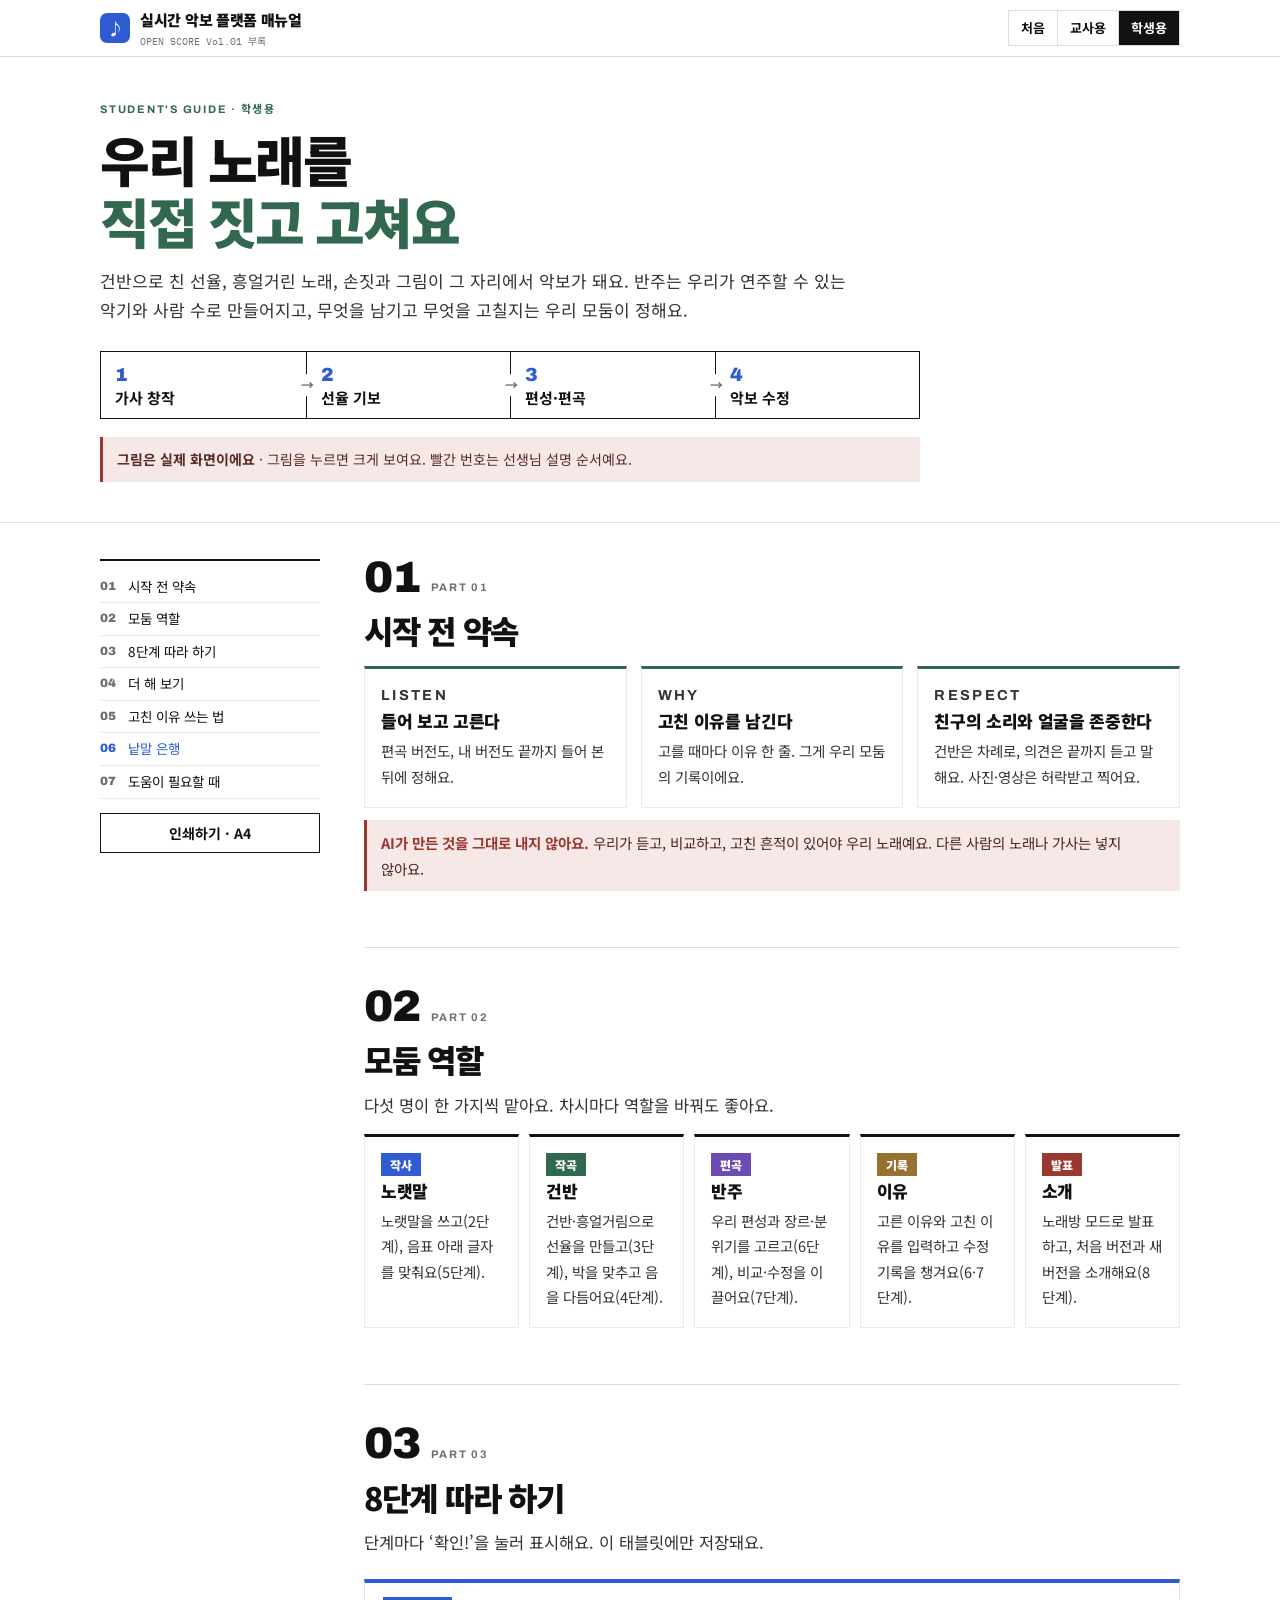
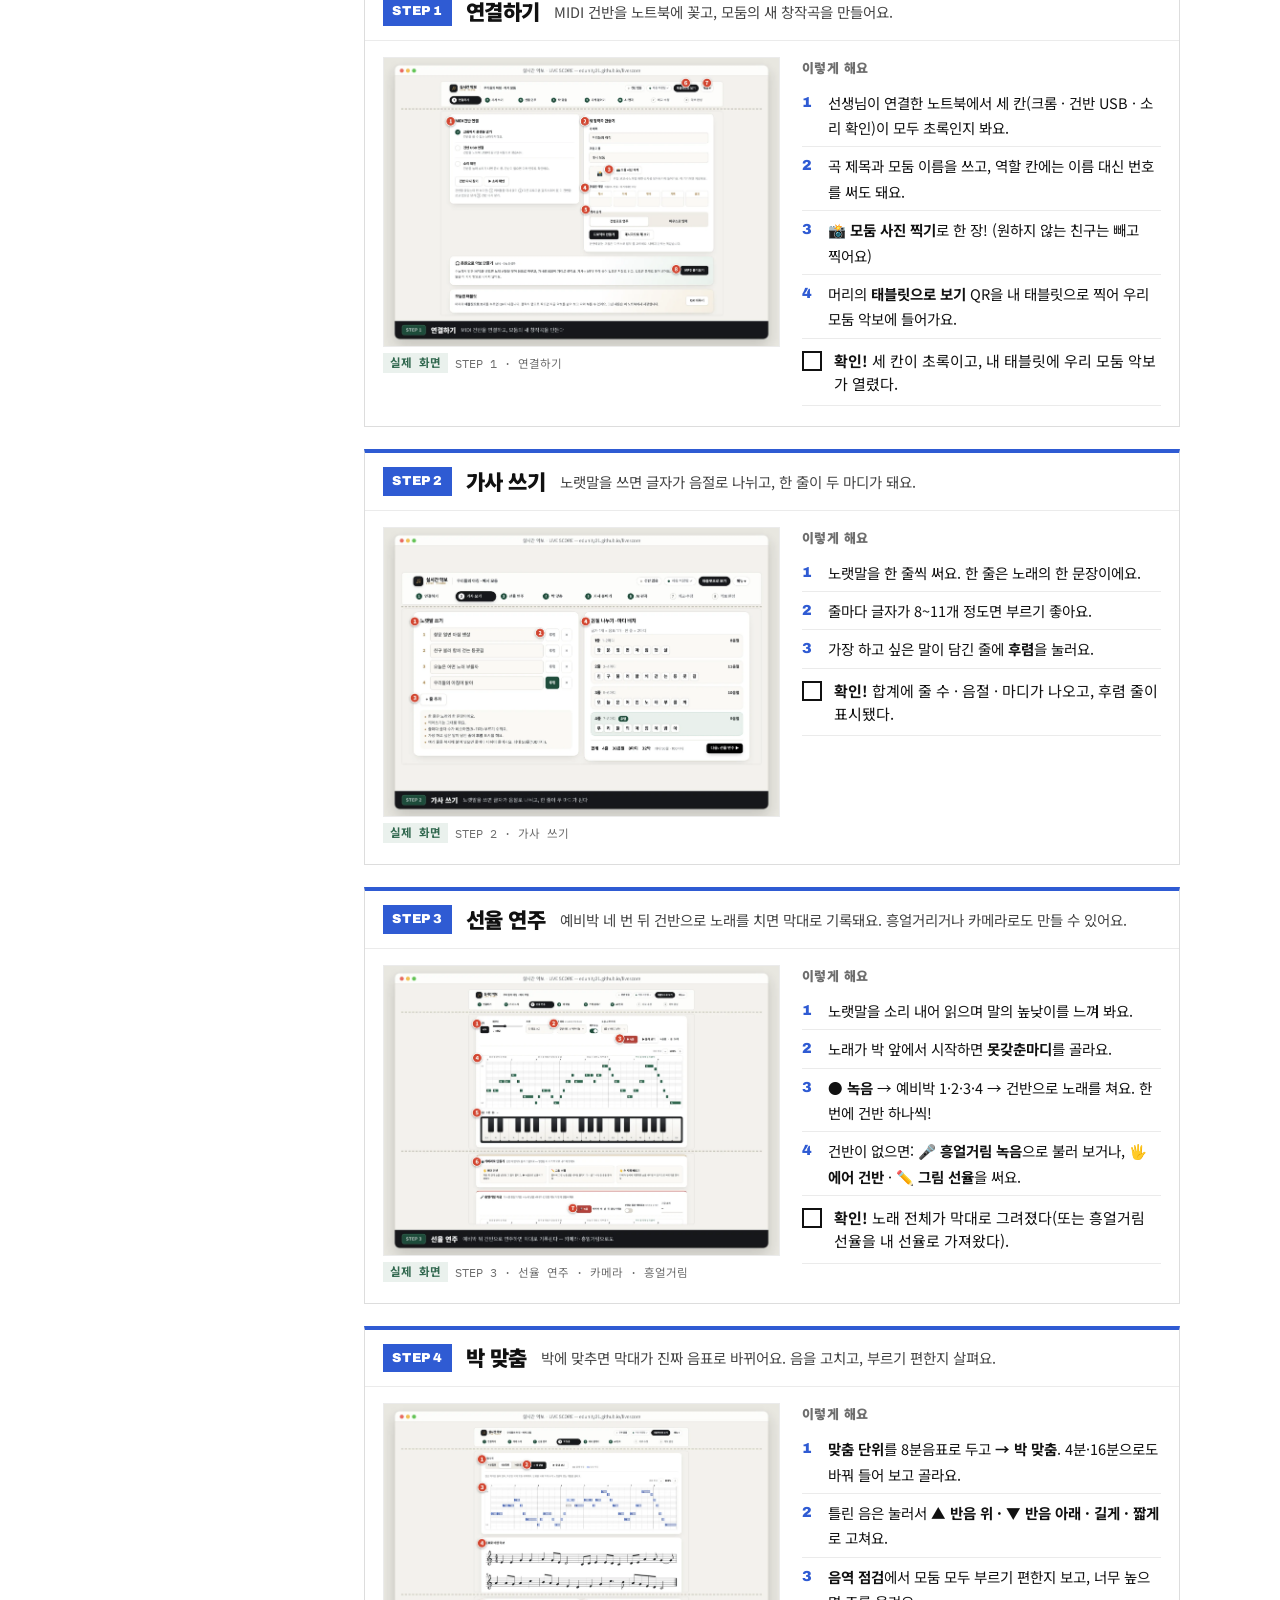
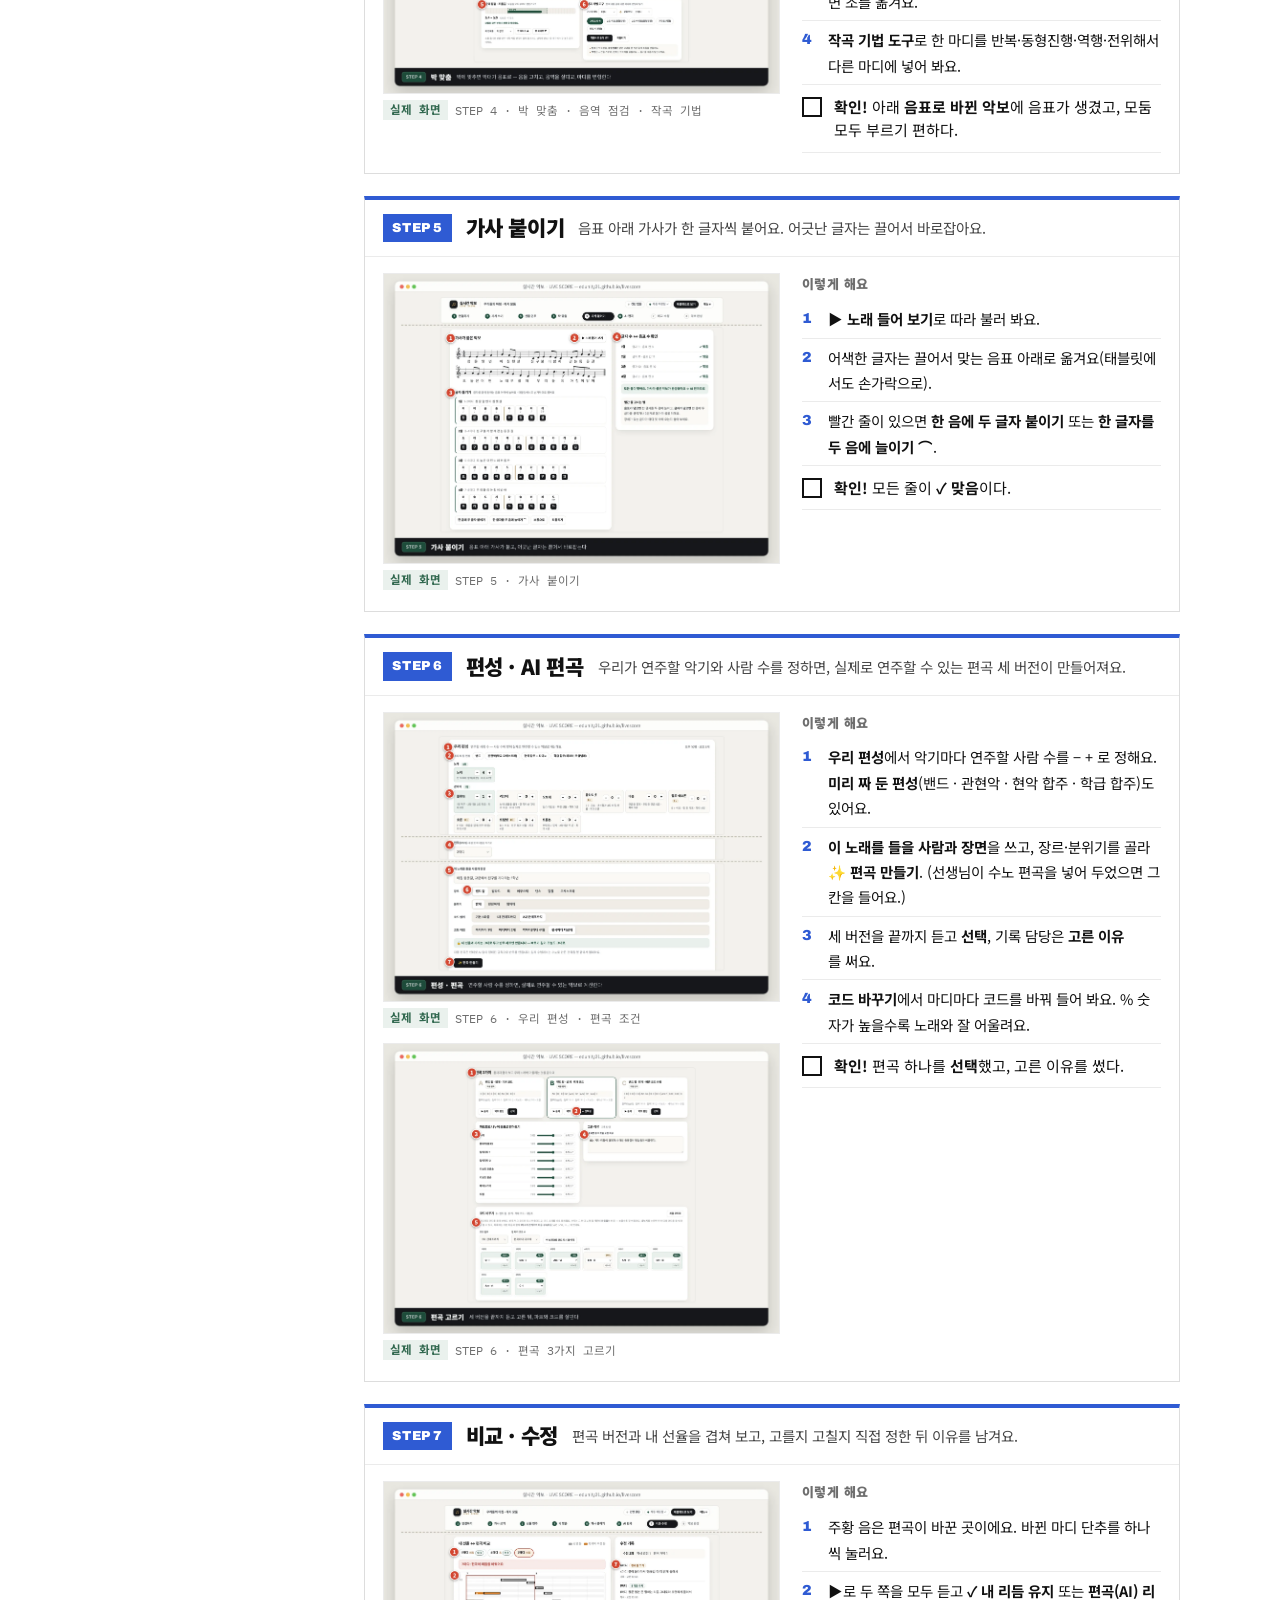
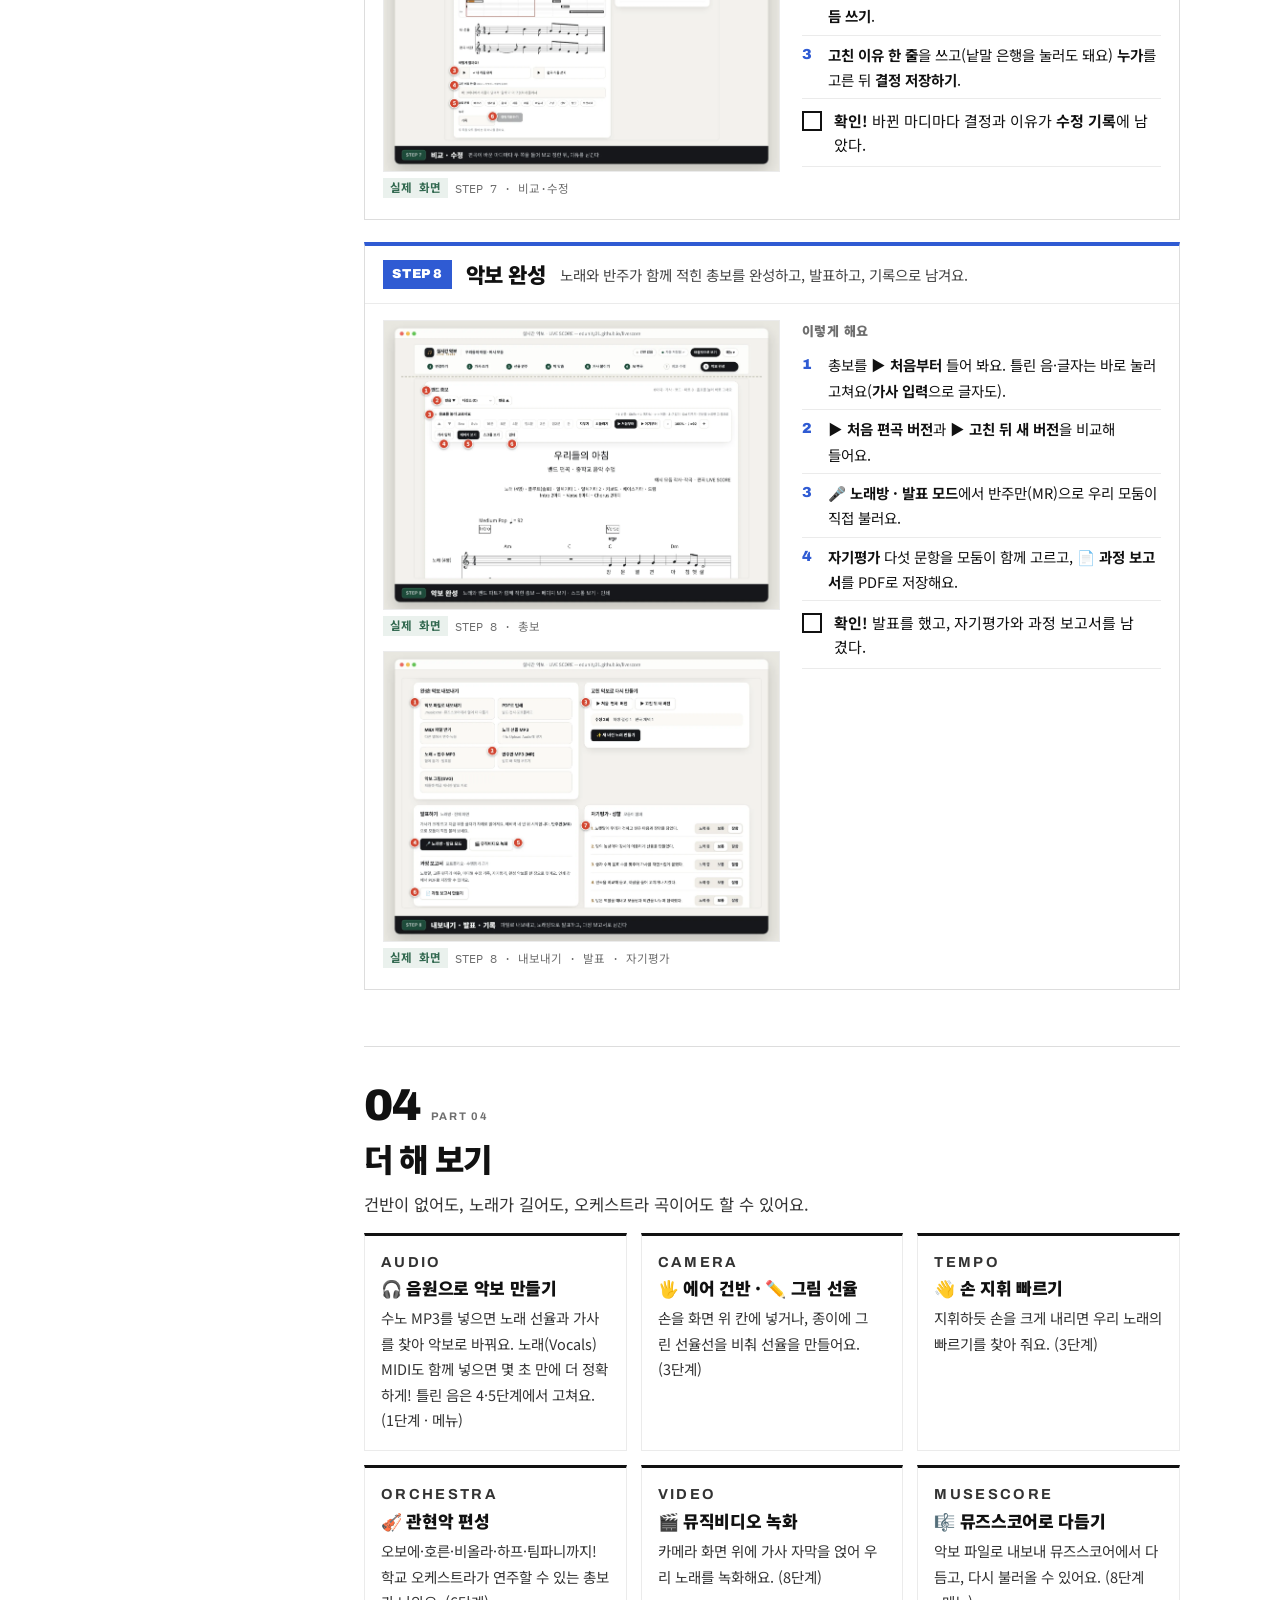
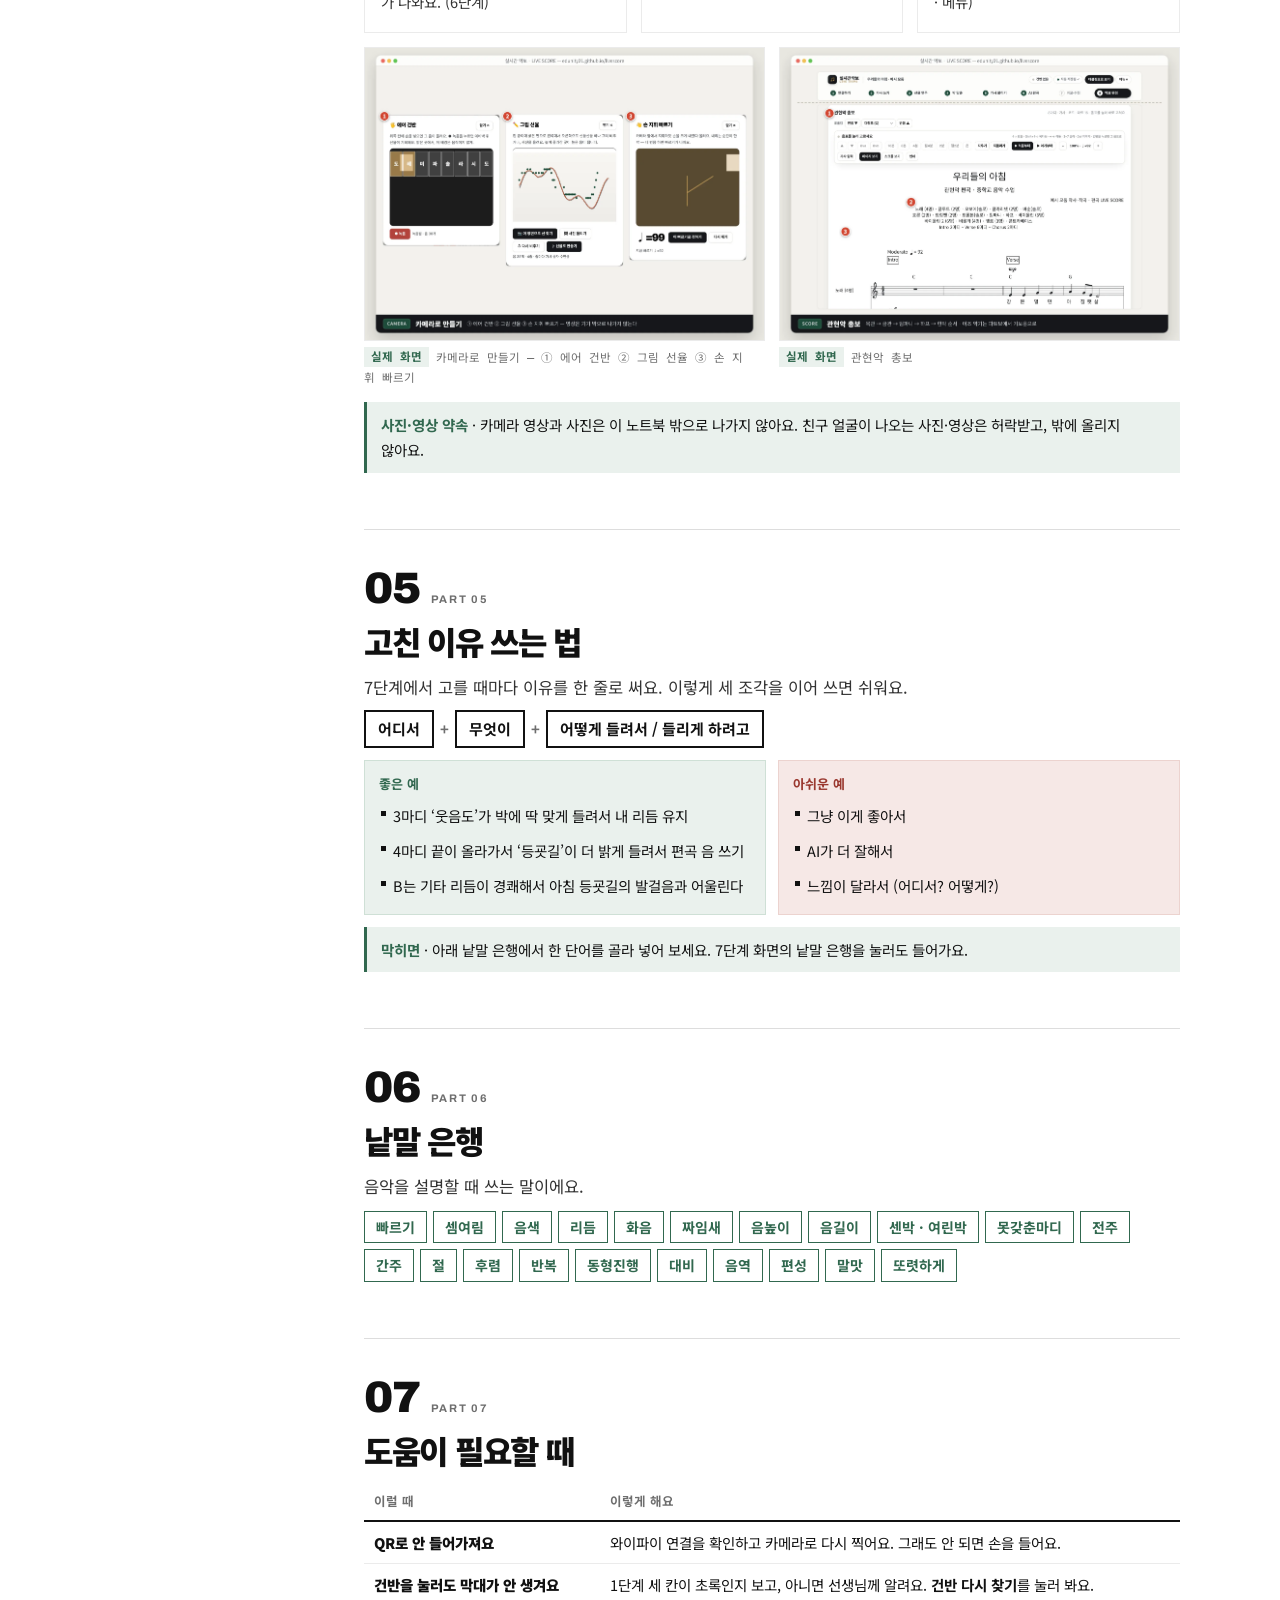
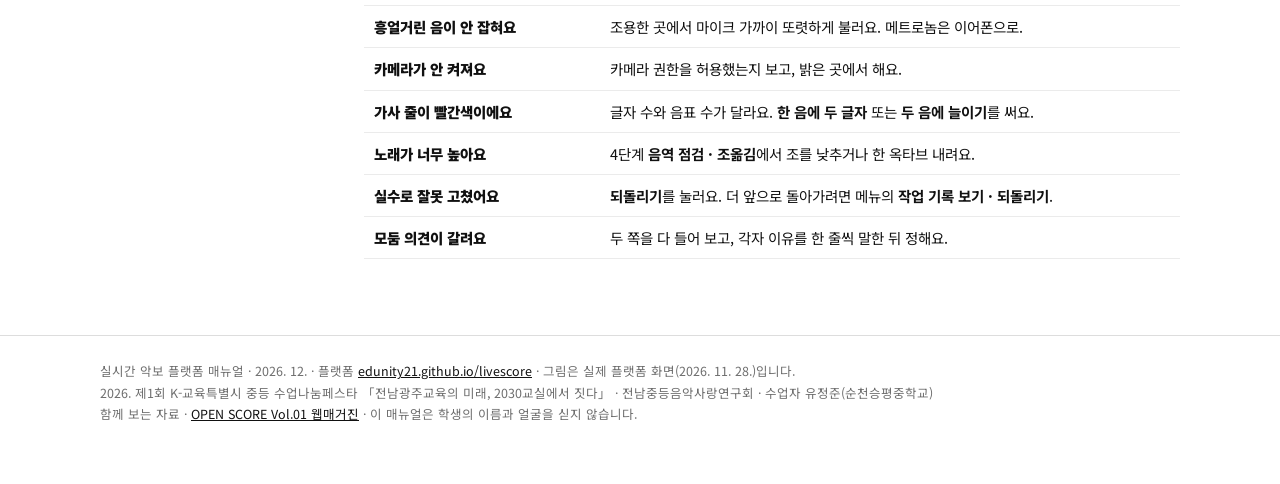
==== commit b06e366a: "매뉴얼 v12: 노래(Vocals) MIDI로 음원 악보 만들기 · 문제 해결 'Unable to decode audio data' Co-Authored-By: Claude Opu" ====
--- a/student.html
+++ b/student.html
@@ -136,7 +136,7 @@
   </div>
 </article>
 </section>
-<section class="sec" id="more"><div class="chap"><span class="no">04</span><span class="kicker">Part 04</span></div><h2>더 해 보기</h2><p class="lead">건반이 없어도, 노래가 길어도, 오케스트라 곡이어도 할 수 있어요.</p><div class="grid3"><div class="box"><p class="kicker">Audio</p><h4>🎧 음원으로 악보 만들기</h4><p>수노 MP3를 넣으면 노래 선율과 가사를 찾아 악보로 바꿔요. 틀린 음은 4·5단계에서 고쳐요. (1단계 · 메뉴)</p></div><div class="box"><p class="kicker">Camera</p><h4>🖐 에어 건반 · ✏️ 그림 선율</h4><p>손을 화면 위 칸에 넣거나, 종이에 그린 선율선을 비춰 선율을 만들어요. (3단계)</p></div><div class="box"><p class="kicker">Tempo</p><h4>👋 손 지휘 빠르기</h4><p>지휘하듯 손을 크게 내리면 우리 노래의 빠르기를 찾아 줘요. (3단계)</p></div><div class="box"><p class="kicker">Orchestra</p><h4>🎻 관현악 편성</h4><p>오보에·호른·비올라·하프·팀파니까지! 학교 오케스트라가 연주할 수 있는 총보가 나와요. (6단계)</p></div><div class="box"><p class="kicker">Video</p><h4>🎬 뮤직비디오 녹화</h4><p>카메라 화면 위에 가사 자막을 얹어 우리 노래를 녹화해요. (8단계)</p></div><div class="box"><p class="kicker">MuseScore</p><h4>🎼 뮤즈스코어로 다듬기</h4><p>악보 파일로 내보내 뮤즈스코어에서 다듬고, 다시 불러올 수 있어요. (8단계 · 메뉴)</p></div></div><div class="figrow"><figure><a href="assets/camera.webp" target="_blank" rel="noopener" title="크게 보기"><img src="assets/camera.webp" alt="카메라로 만들기 실제 화면" loading="lazy" decoding="async" width="1100" height="803"></a><figcaption><span class="real">실제 화면</span> 카메라로 만들기 — ① 에어 건반 ② 그림 선율 ③ 손 지휘 빠르기</figcaption></figure><figure><a href="assets/orchscore.webp" target="_blank" rel="noopener" title="크게 보기"><img src="assets/orchscore.webp" alt="관현악 총보 실제 화면" loading="lazy" decoding="async" width="1100" height="803"></a><figcaption><span class="real">실제 화면</span> 관현악 총보</figcaption></figure></div><p class="tip"><b>사진·영상 약속</b> · 카메라 영상과 사진은 이 노트북 밖으로 나가지 않아요. 친구 얼굴이 나오는 사진·영상은 허락받고, 밖에 올리지 않아요.</p></section>
+<section class="sec" id="more"><div class="chap"><span class="no">04</span><span class="kicker">Part 04</span></div><h2>더 해 보기</h2><p class="lead">건반이 없어도, 노래가 길어도, 오케스트라 곡이어도 할 수 있어요.</p><div class="grid3"><div class="box"><p class="kicker">Audio</p><h4>🎧 음원으로 악보 만들기</h4><p>수노 MP3를 넣으면 노래 선율과 가사를 찾아 악보로 바꿔요. 노래(Vocals) MIDI도 함께 넣으면 몇 초 만에 더 정확하게! 틀린 음은 4·5단계에서 고쳐요. (1단계 · 메뉴)</p></div><div class="box"><p class="kicker">Camera</p><h4>🖐 에어 건반 · ✏️ 그림 선율</h4><p>손을 화면 위 칸에 넣거나, 종이에 그린 선율선을 비춰 선율을 만들어요. (3단계)</p></div><div class="box"><p class="kicker">Tempo</p><h4>👋 손 지휘 빠르기</h4><p>지휘하듯 손을 크게 내리면 우리 노래의 빠르기를 찾아 줘요. (3단계)</p></div><div class="box"><p class="kicker">Orchestra</p><h4>🎻 관현악 편성</h4><p>오보에·호른·비올라·하프·팀파니까지! 학교 오케스트라가 연주할 수 있는 총보가 나와요. (6단계)</p></div><div class="box"><p class="kicker">Video</p><h4>🎬 뮤직비디오 녹화</h4><p>카메라 화면 위에 가사 자막을 얹어 우리 노래를 녹화해요. (8단계)</p></div><div class="box"><p class="kicker">MuseScore</p><h4>🎼 뮤즈스코어로 다듬기</h4><p>악보 파일로 내보내 뮤즈스코어에서 다듬고, 다시 불러올 수 있어요. (8단계 · 메뉴)</p></div></div><div class="figrow"><figure><a href="assets/camera.webp" target="_blank" rel="noopener" title="크게 보기"><img src="assets/camera.webp" alt="카메라로 만들기 실제 화면" loading="lazy" decoding="async" width="1100" height="803"></a><figcaption><span class="real">실제 화면</span> 카메라로 만들기 — ① 에어 건반 ② 그림 선율 ③ 손 지휘 빠르기</figcaption></figure><figure><a href="assets/orchscore.webp" target="_blank" rel="noopener" title="크게 보기"><img src="assets/orchscore.webp" alt="관현악 총보 실제 화면" loading="lazy" decoding="async" width="1100" height="803"></a><figcaption><span class="real">실제 화면</span> 관현악 총보</figcaption></figure></div><p class="tip"><b>사진·영상 약속</b> · 카메라 영상과 사진은 이 노트북 밖으로 나가지 않아요. 친구 얼굴이 나오는 사진·영상은 허락받고, 밖에 올리지 않아요.</p></section>
 <section class="sec" id="reason"><div class="chap"><span class="no">05</span><span class="kicker">Part 05</span></div><h2>고친 이유 쓰는 법</h2><p class="lead">7단계에서 고를 때마다 이유를 한 줄로 써요. 이렇게 세 조각을 이어 쓰면 쉬워요.</p><p class="formula"><span>어디서</span><i>+</i><span>무엇이</span><i>+</i><span>어떻게 들려서 / 들리게 하려고</span></p>
 <div class="ex">
 <div class="good"><b>좋은 예</b><ul class="dots"><li>3마디 ‘웃음도’가 박에 딱 맞게 들려서 내 리듬 유지</li><li>4마디 끝이 올라가서 ‘등굣길’이 더 밝게 들려서 편곡 음 쓰기</li><li>B는 기타 리듬이 경쾌해서 아침 등굣길의 발걸음과 어울린다</li></ul></div>
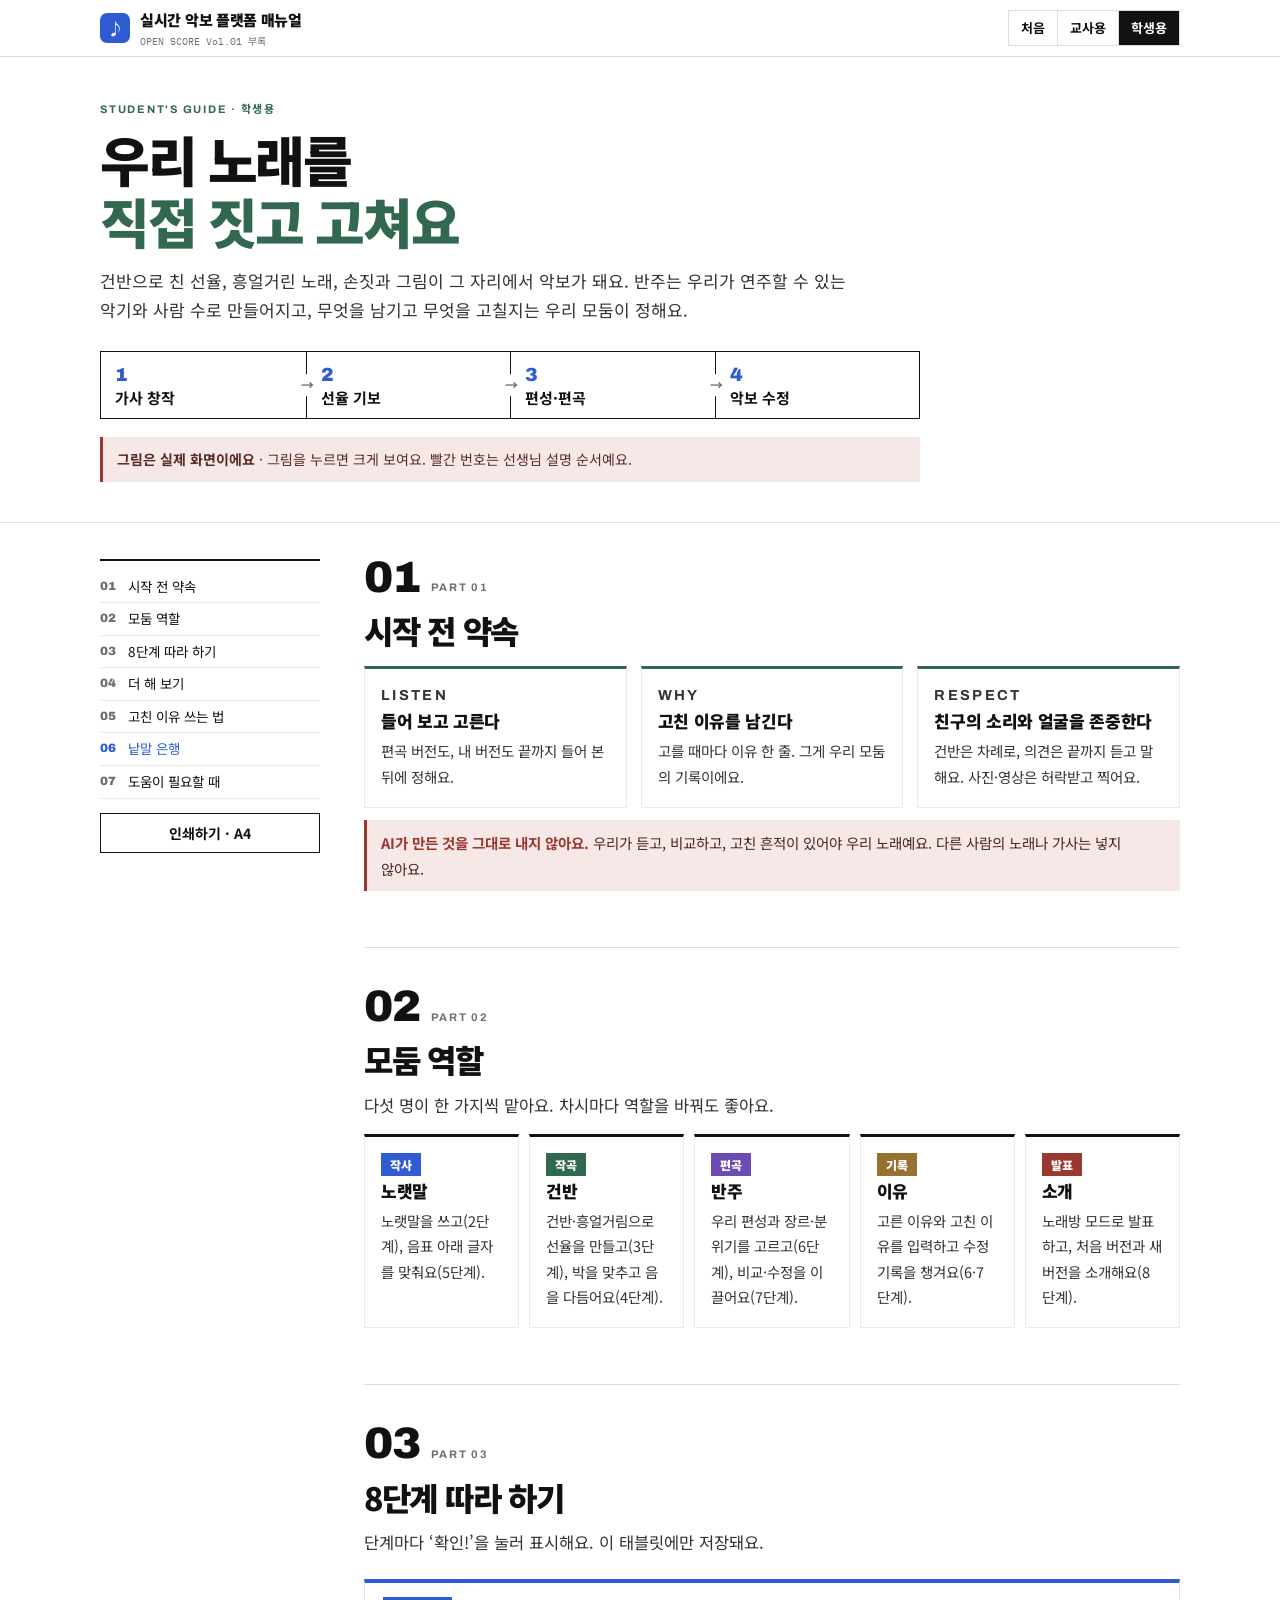
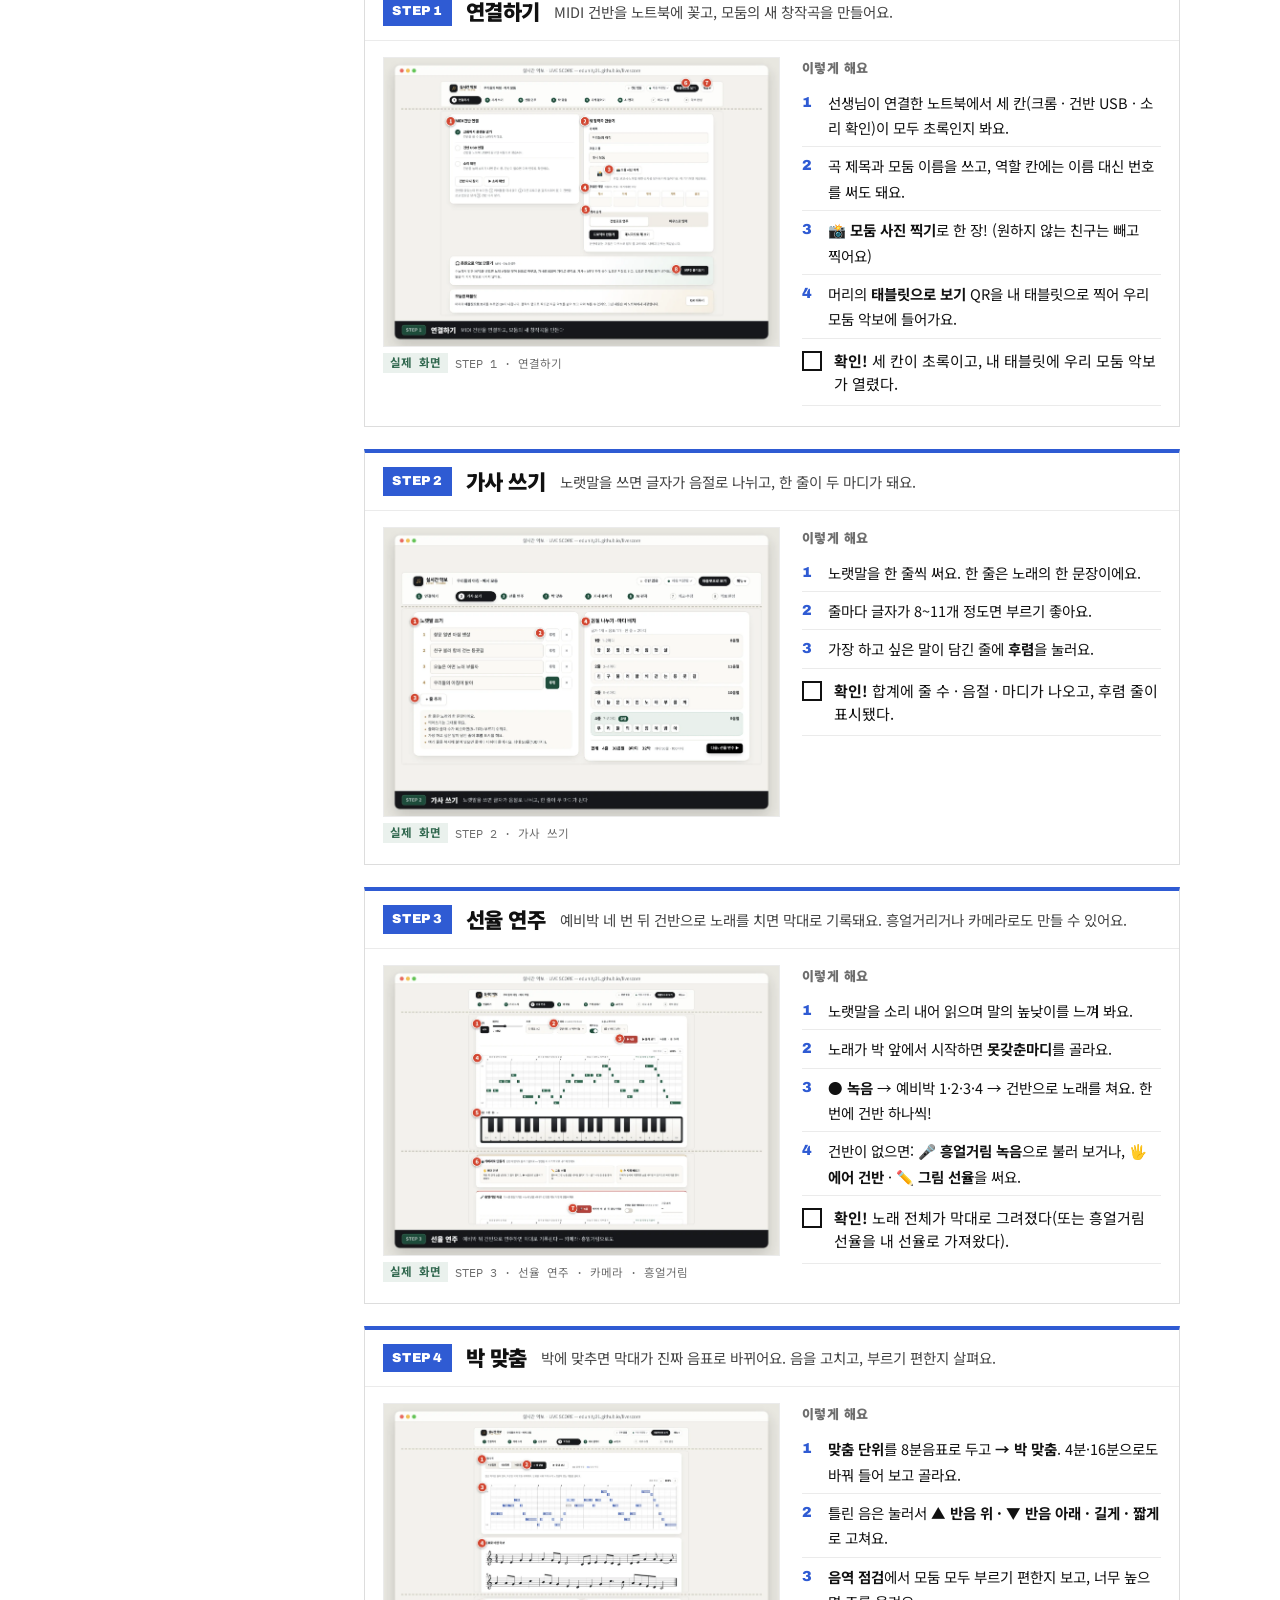
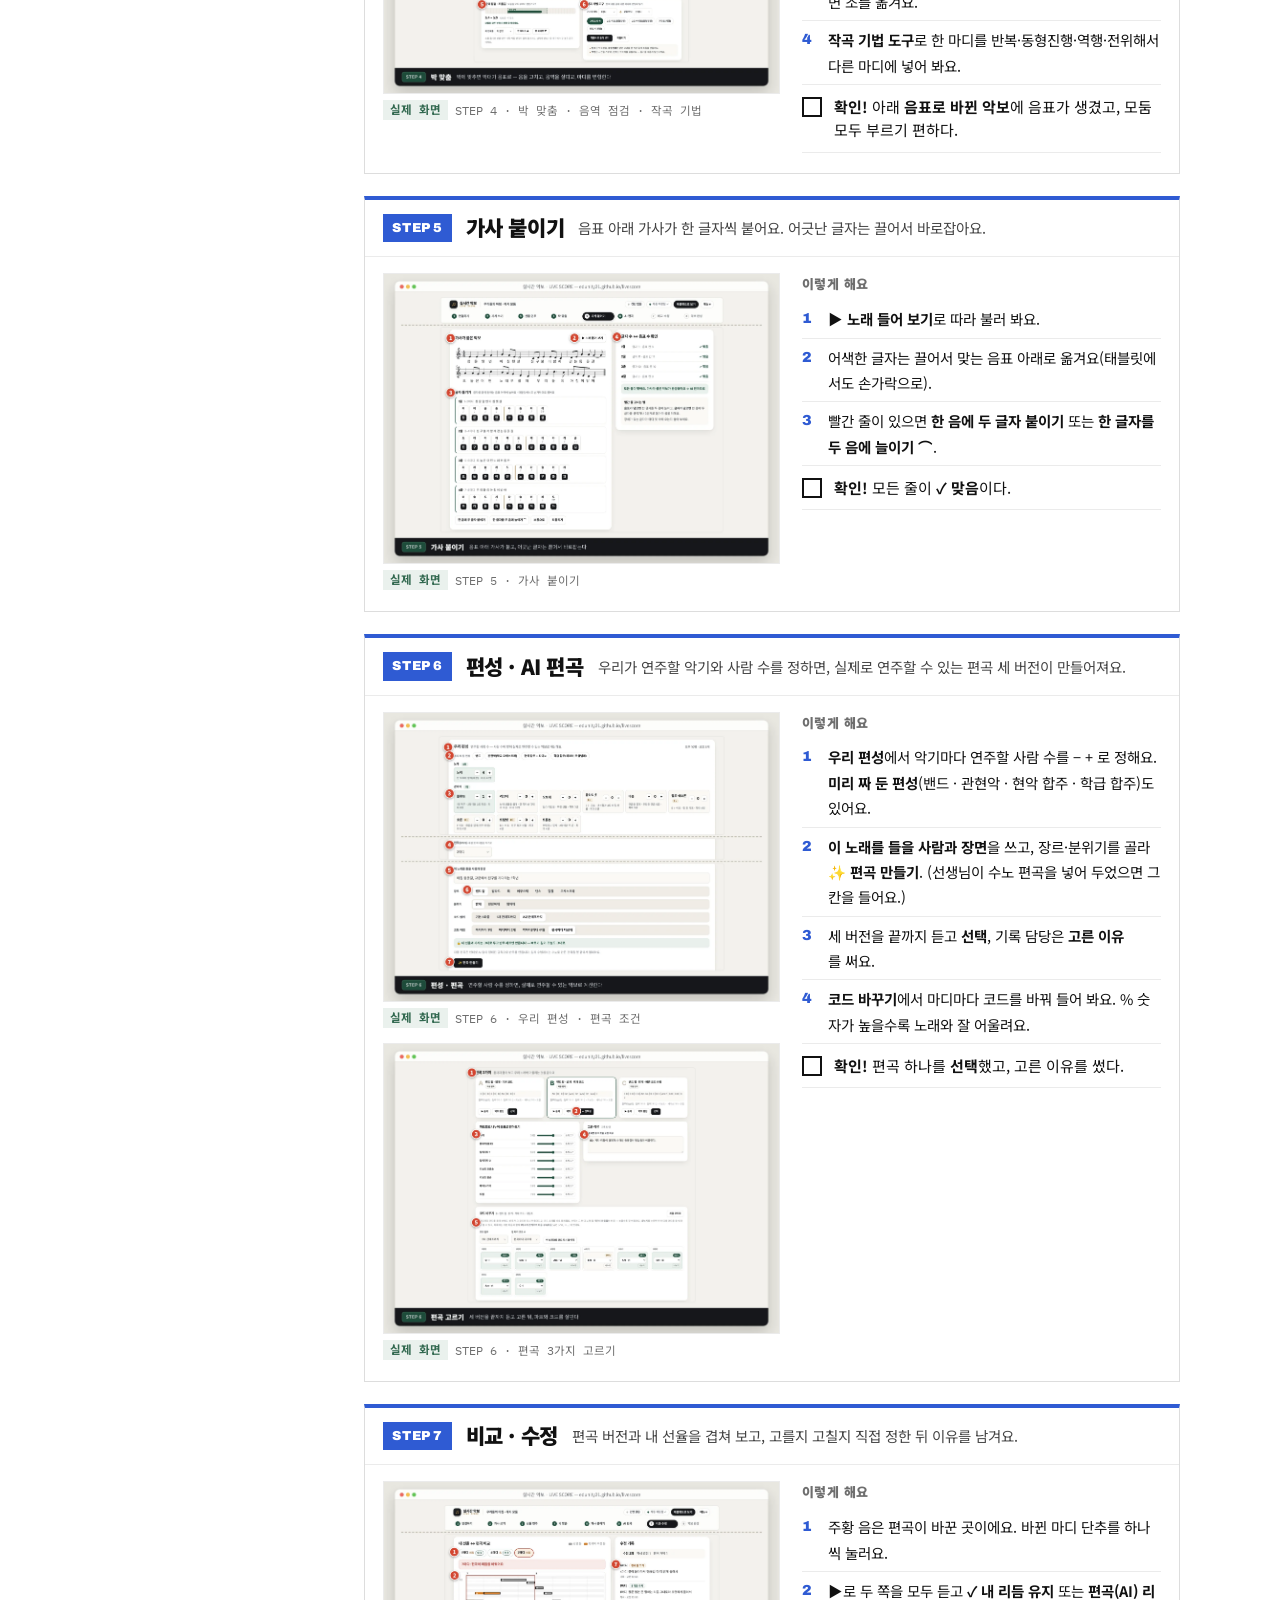
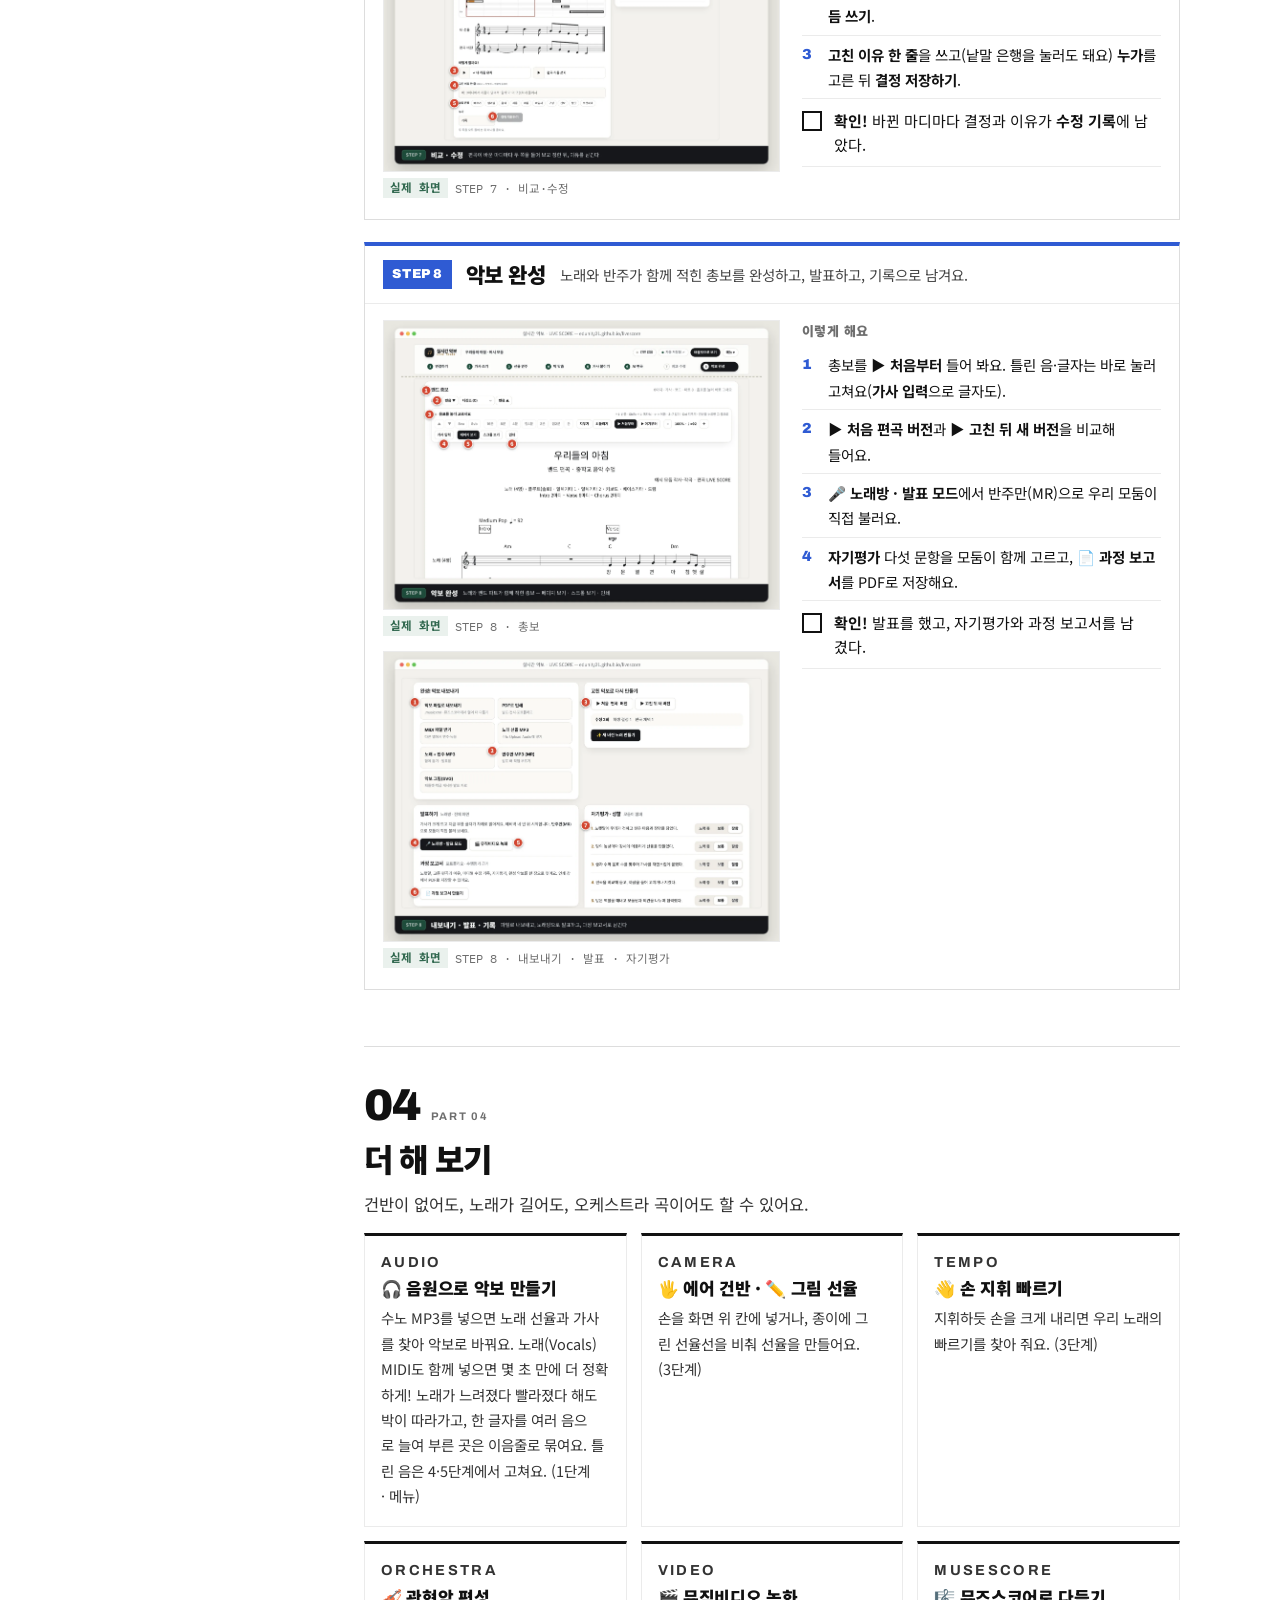
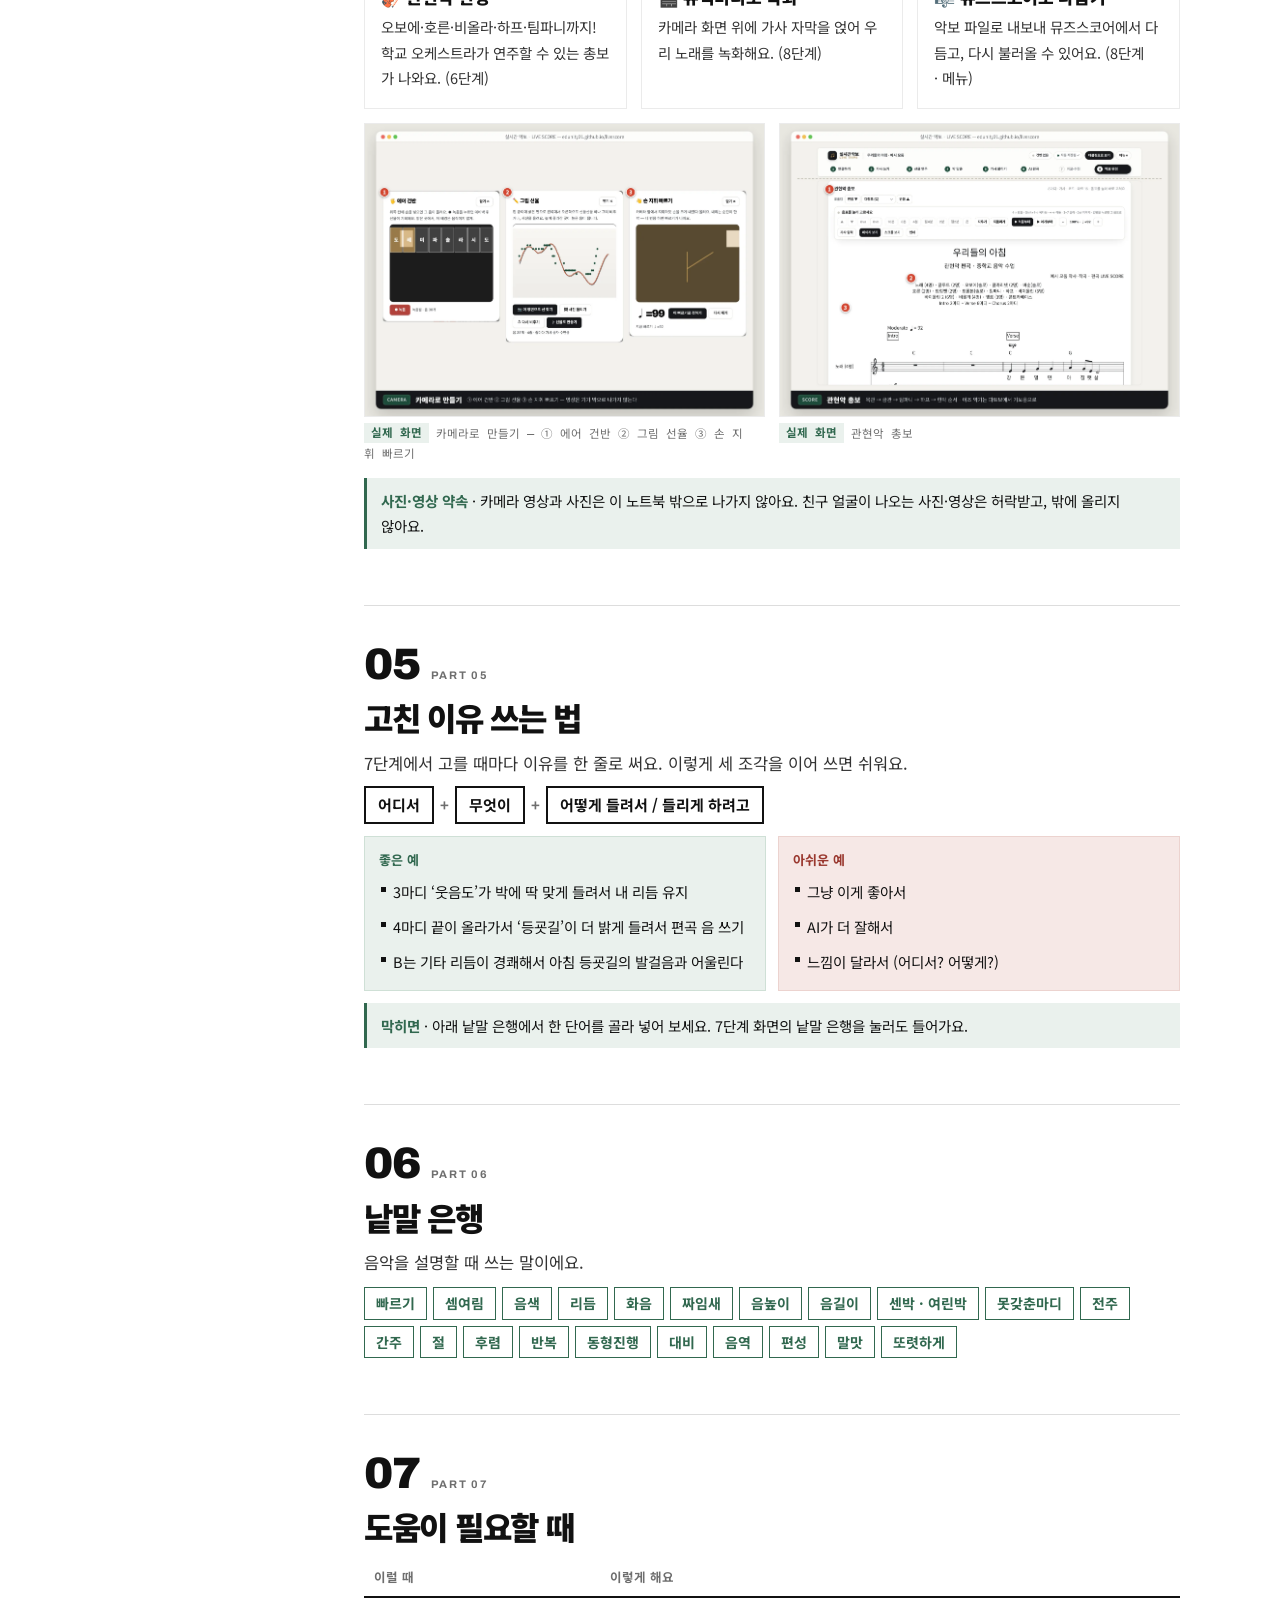
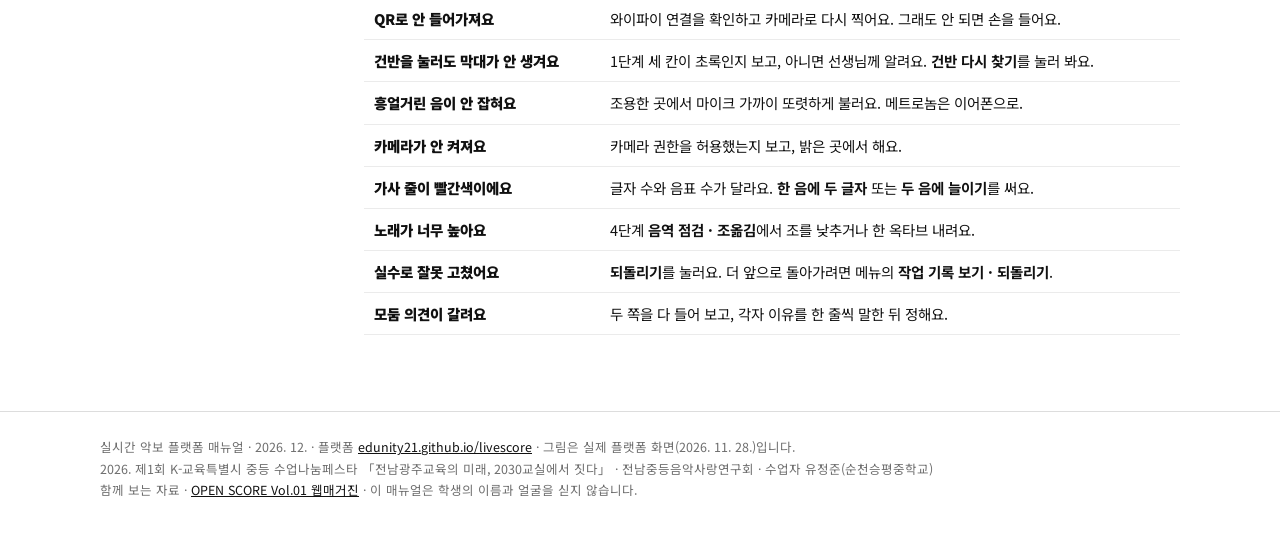
==== commit 245b99d2: "매뉴얼 v13: 루바토 박 교차 검증 · 마디 교차 검증 · 가사 붙임새 · 박 맞춤 자동 · 문제 해결 Co-Authored-By: Claude Opus 5.5 <noreply@" ====
--- a/student.html
+++ b/student.html
@@ -136,7 +136,7 @@
   </div>
 </article>
 </section>
-<section class="sec" id="more"><div class="chap"><span class="no">04</span><span class="kicker">Part 04</span></div><h2>더 해 보기</h2><p class="lead">건반이 없어도, 노래가 길어도, 오케스트라 곡이어도 할 수 있어요.</p><div class="grid3"><div class="box"><p class="kicker">Audio</p><h4>🎧 음원으로 악보 만들기</h4><p>수노 MP3를 넣으면 노래 선율과 가사를 찾아 악보로 바꿔요. 노래(Vocals) MIDI도 함께 넣으면 몇 초 만에 더 정확하게! 틀린 음은 4·5단계에서 고쳐요. (1단계 · 메뉴)</p></div><div class="box"><p class="kicker">Camera</p><h4>🖐 에어 건반 · ✏️ 그림 선율</h4><p>손을 화면 위 칸에 넣거나, 종이에 그린 선율선을 비춰 선율을 만들어요. (3단계)</p></div><div class="box"><p class="kicker">Tempo</p><h4>👋 손 지휘 빠르기</h4><p>지휘하듯 손을 크게 내리면 우리 노래의 빠르기를 찾아 줘요. (3단계)</p></div><div class="box"><p class="kicker">Orchestra</p><h4>🎻 관현악 편성</h4><p>오보에·호른·비올라·하프·팀파니까지! 학교 오케스트라가 연주할 수 있는 총보가 나와요. (6단계)</p></div><div class="box"><p class="kicker">Video</p><h4>🎬 뮤직비디오 녹화</h4><p>카메라 화면 위에 가사 자막을 얹어 우리 노래를 녹화해요. (8단계)</p></div><div class="box"><p class="kicker">MuseScore</p><h4>🎼 뮤즈스코어로 다듬기</h4><p>악보 파일로 내보내 뮤즈스코어에서 다듬고, 다시 불러올 수 있어요. (8단계 · 메뉴)</p></div></div><div class="figrow"><figure><a href="assets/camera.webp" target="_blank" rel="noopener" title="크게 보기"><img src="assets/camera.webp" alt="카메라로 만들기 실제 화면" loading="lazy" decoding="async" width="1100" height="803"></a><figcaption><span class="real">실제 화면</span> 카메라로 만들기 — ① 에어 건반 ② 그림 선율 ③ 손 지휘 빠르기</figcaption></figure><figure><a href="assets/orchscore.webp" target="_blank" rel="noopener" title="크게 보기"><img src="assets/orchscore.webp" alt="관현악 총보 실제 화면" loading="lazy" decoding="async" width="1100" height="803"></a><figcaption><span class="real">실제 화면</span> 관현악 총보</figcaption></figure></div><p class="tip"><b>사진·영상 약속</b> · 카메라 영상과 사진은 이 노트북 밖으로 나가지 않아요. 친구 얼굴이 나오는 사진·영상은 허락받고, 밖에 올리지 않아요.</p></section>
+<section class="sec" id="more"><div class="chap"><span class="no">04</span><span class="kicker">Part 04</span></div><h2>더 해 보기</h2><p class="lead">건반이 없어도, 노래가 길어도, 오케스트라 곡이어도 할 수 있어요.</p><div class="grid3"><div class="box"><p class="kicker">Audio</p><h4>🎧 음원으로 악보 만들기</h4><p>수노 MP3를 넣으면 노래 선율과 가사를 찾아 악보로 바꿔요. 노래(Vocals) MIDI도 함께 넣으면 몇 초 만에 더 정확하게! 노래가 느려졌다 빨라졌다 해도 박이 따라가고, 한 글자를 여러 음으로 늘여 부른 곳은 이음줄로 묶여요. 틀린 음은 4·5단계에서 고쳐요. (1단계 · 메뉴)</p></div><div class="box"><p class="kicker">Camera</p><h4>🖐 에어 건반 · ✏️ 그림 선율</h4><p>손을 화면 위 칸에 넣거나, 종이에 그린 선율선을 비춰 선율을 만들어요. (3단계)</p></div><div class="box"><p class="kicker">Tempo</p><h4>👋 손 지휘 빠르기</h4><p>지휘하듯 손을 크게 내리면 우리 노래의 빠르기를 찾아 줘요. (3단계)</p></div><div class="box"><p class="kicker">Orchestra</p><h4>🎻 관현악 편성</h4><p>오보에·호른·비올라·하프·팀파니까지! 학교 오케스트라가 연주할 수 있는 총보가 나와요. (6단계)</p></div><div class="box"><p class="kicker">Video</p><h4>🎬 뮤직비디오 녹화</h4><p>카메라 화면 위에 가사 자막을 얹어 우리 노래를 녹화해요. (8단계)</p></div><div class="box"><p class="kicker">MuseScore</p><h4>🎼 뮤즈스코어로 다듬기</h4><p>악보 파일로 내보내 뮤즈스코어에서 다듬고, 다시 불러올 수 있어요. (8단계 · 메뉴)</p></div></div><div class="figrow"><figure><a href="assets/camera.webp" target="_blank" rel="noopener" title="크게 보기"><img src="assets/camera.webp" alt="카메라로 만들기 실제 화면" loading="lazy" decoding="async" width="1100" height="803"></a><figcaption><span class="real">실제 화면</span> 카메라로 만들기 — ① 에어 건반 ② 그림 선율 ③ 손 지휘 빠르기</figcaption></figure><figure><a href="assets/orchscore.webp" target="_blank" rel="noopener" title="크게 보기"><img src="assets/orchscore.webp" alt="관현악 총보 실제 화면" loading="lazy" decoding="async" width="1100" height="803"></a><figcaption><span class="real">실제 화면</span> 관현악 총보</figcaption></figure></div><p class="tip"><b>사진·영상 약속</b> · 카메라 영상과 사진은 이 노트북 밖으로 나가지 않아요. 친구 얼굴이 나오는 사진·영상은 허락받고, 밖에 올리지 않아요.</p></section>
 <section class="sec" id="reason"><div class="chap"><span class="no">05</span><span class="kicker">Part 05</span></div><h2>고친 이유 쓰는 법</h2><p class="lead">7단계에서 고를 때마다 이유를 한 줄로 써요. 이렇게 세 조각을 이어 쓰면 쉬워요.</p><p class="formula"><span>어디서</span><i>+</i><span>무엇이</span><i>+</i><span>어떻게 들려서 / 들리게 하려고</span></p>
 <div class="ex">
 <div class="good"><b>좋은 예</b><ul class="dots"><li>3마디 ‘웃음도’가 박에 딱 맞게 들려서 내 리듬 유지</li><li>4마디 끝이 올라가서 ‘등굣길’이 더 밝게 들려서 편곡 음 쓰기</li><li>B는 기타 리듬이 경쾌해서 아침 등굣길의 발걸음과 어울린다</li></ul></div>
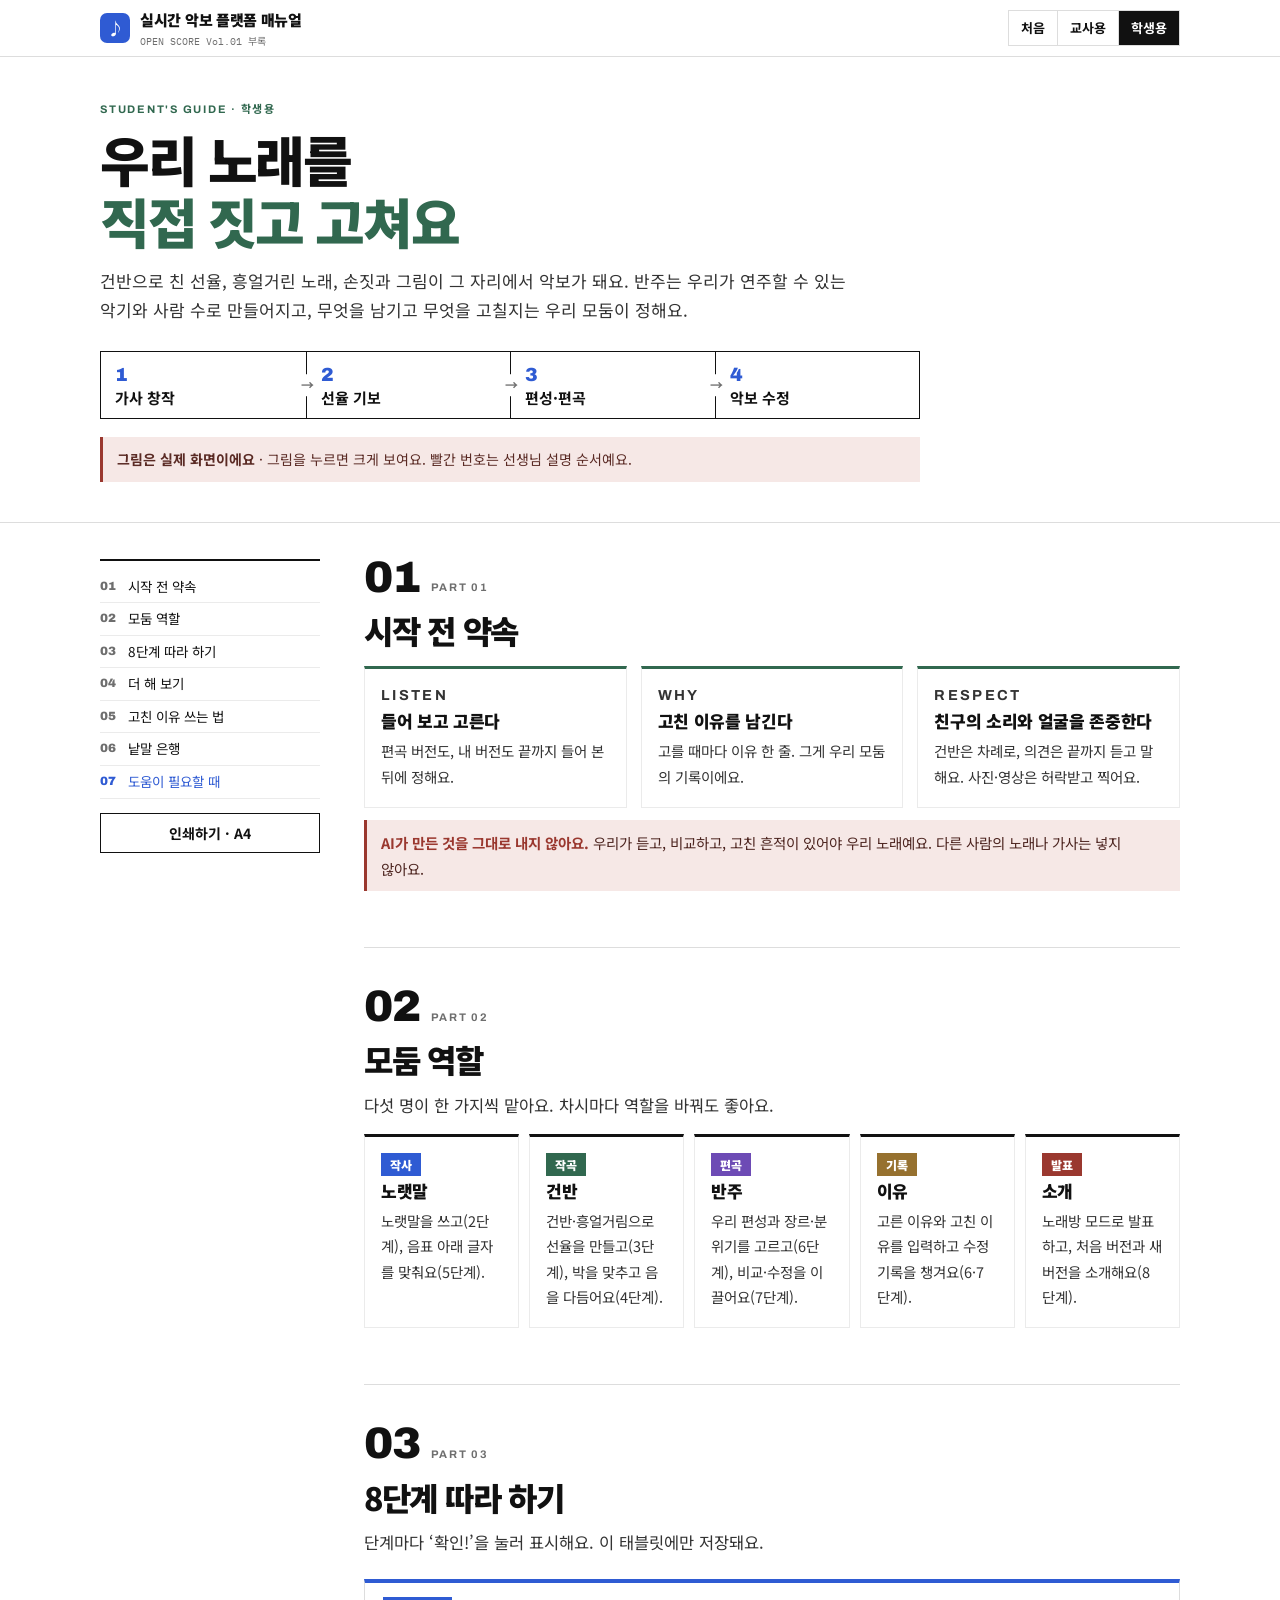
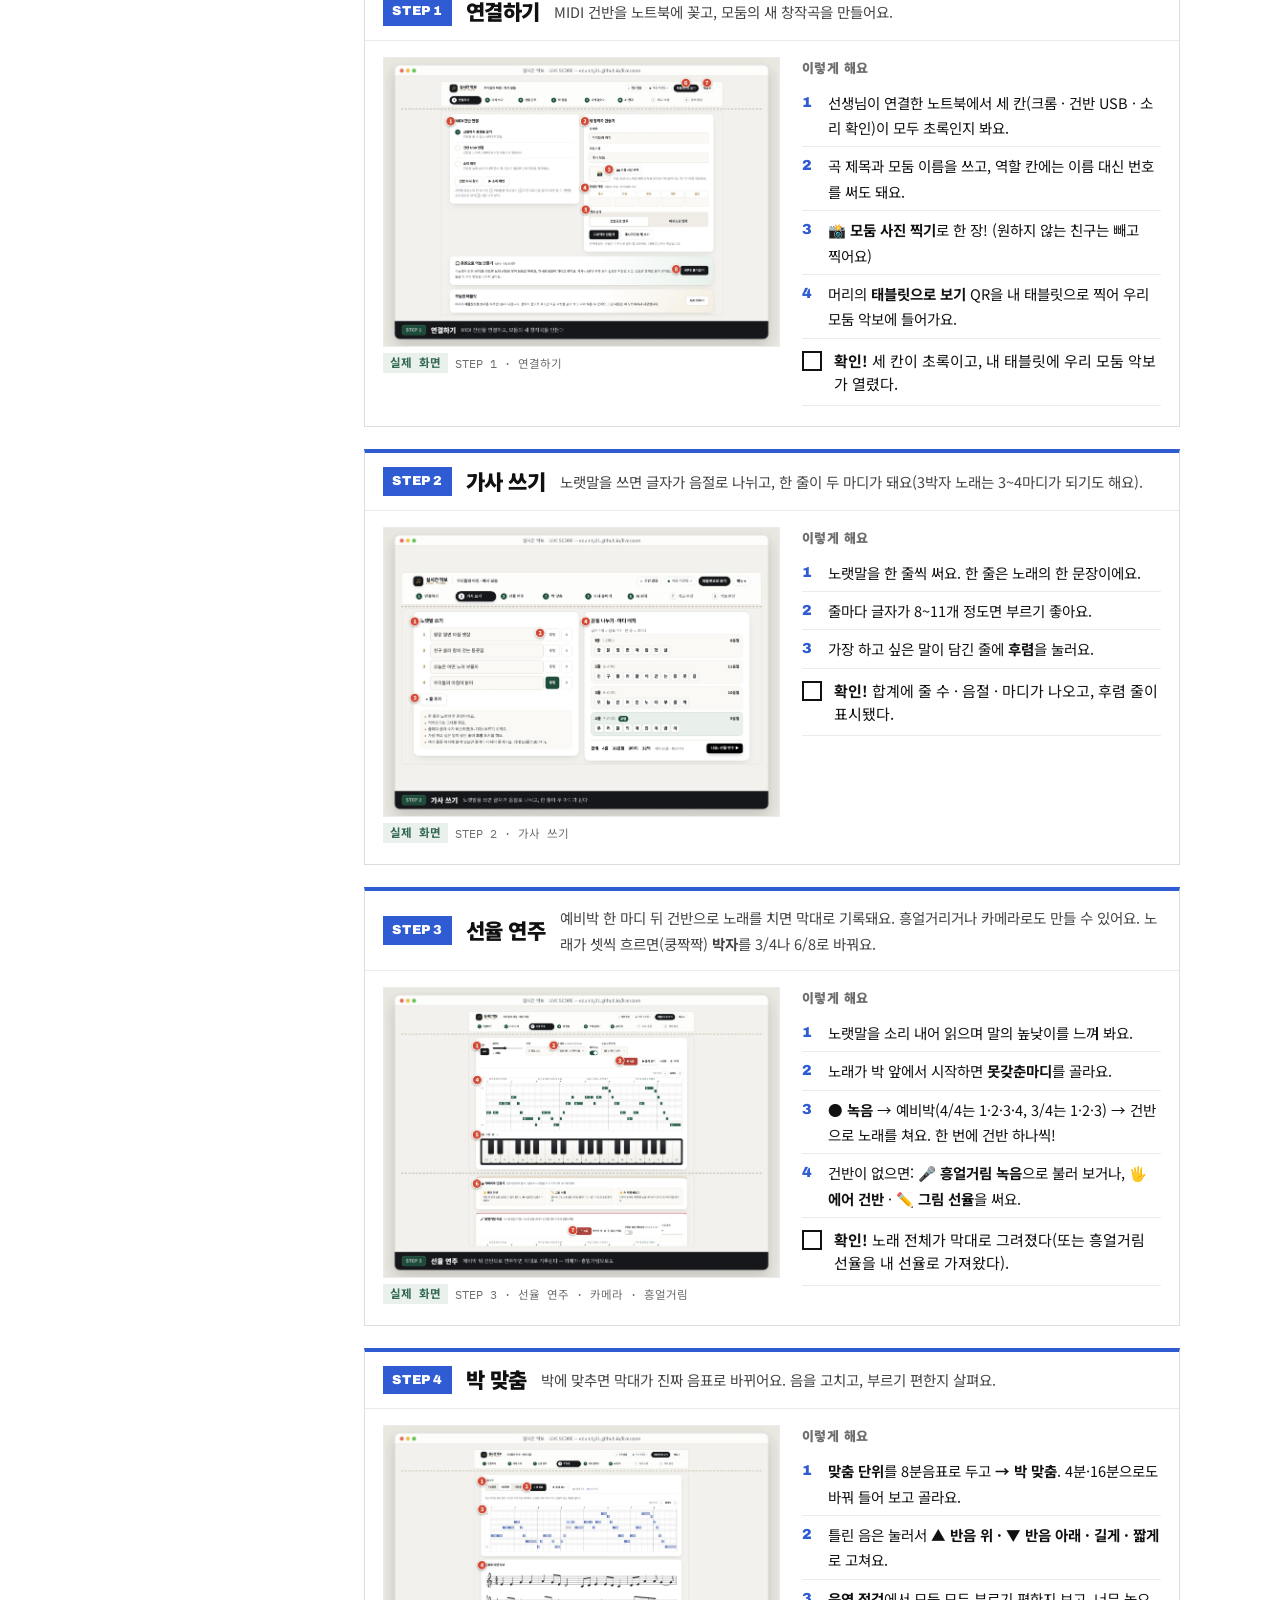
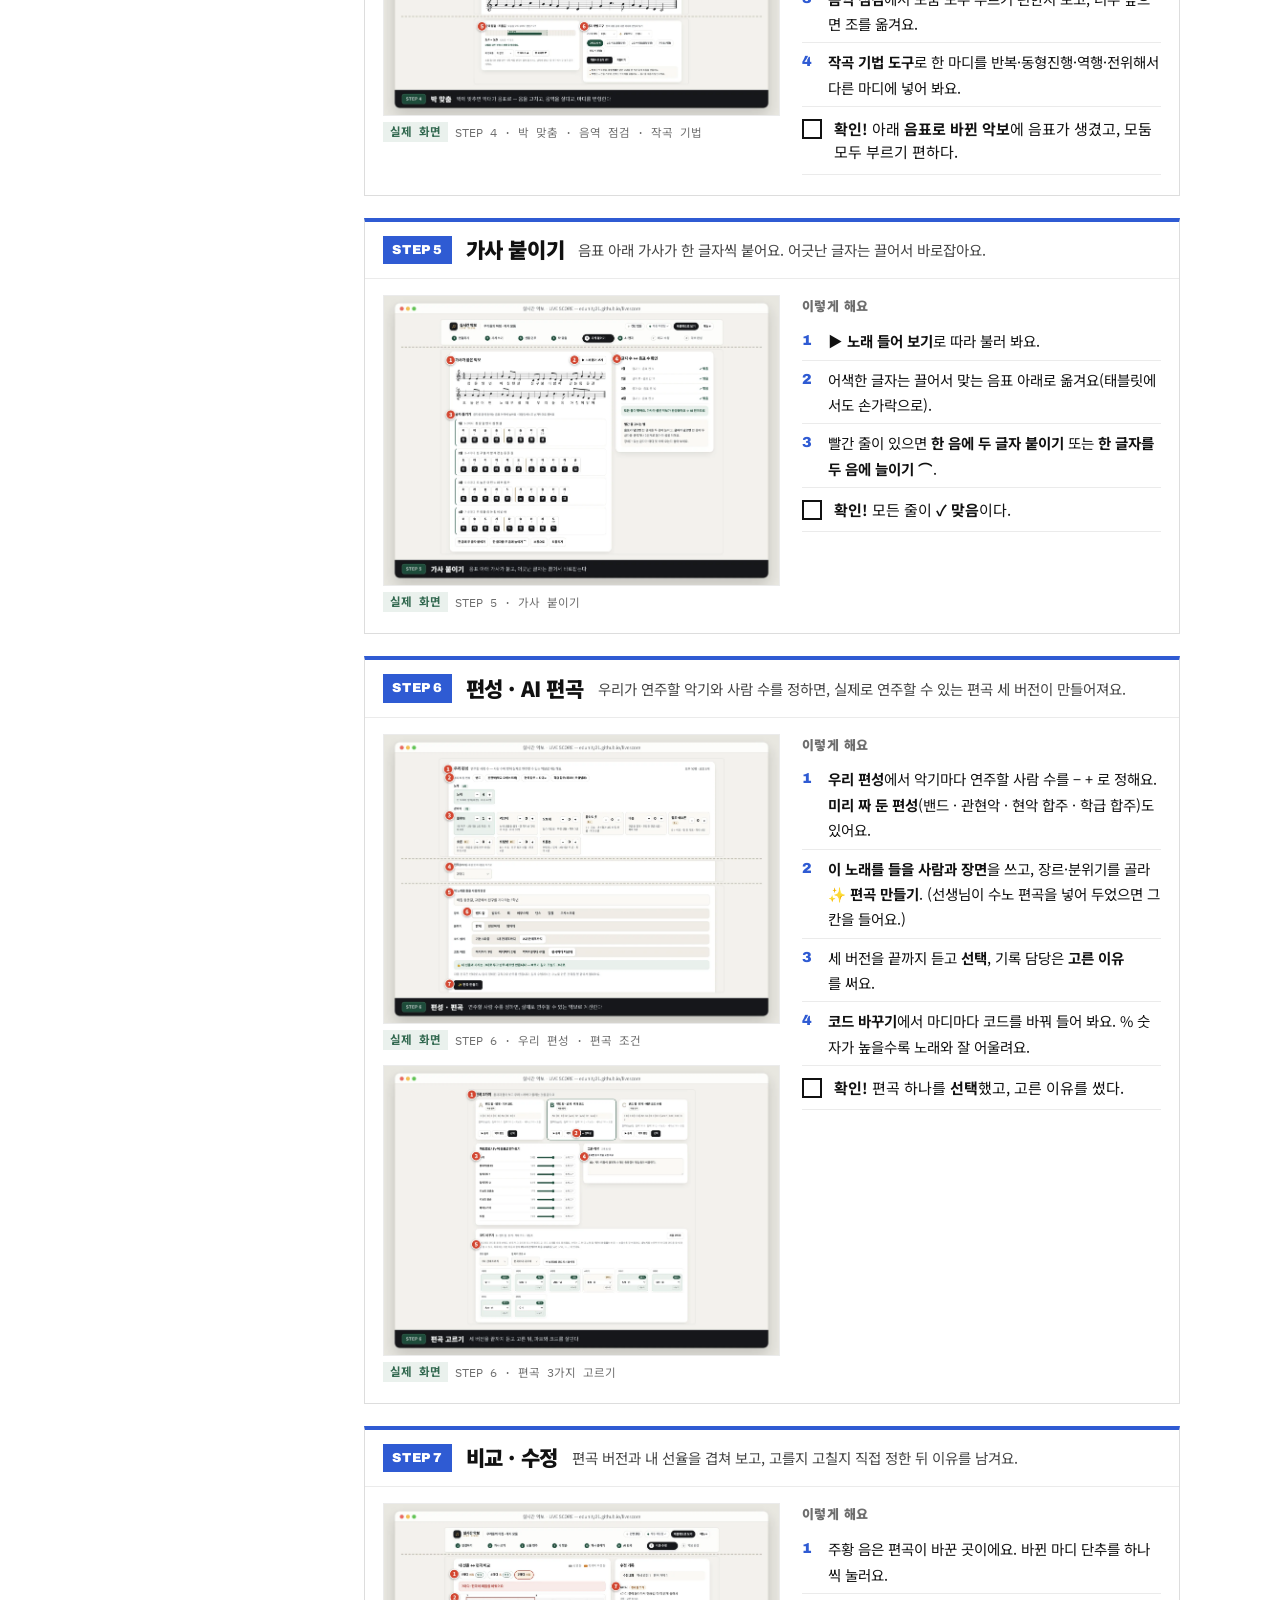
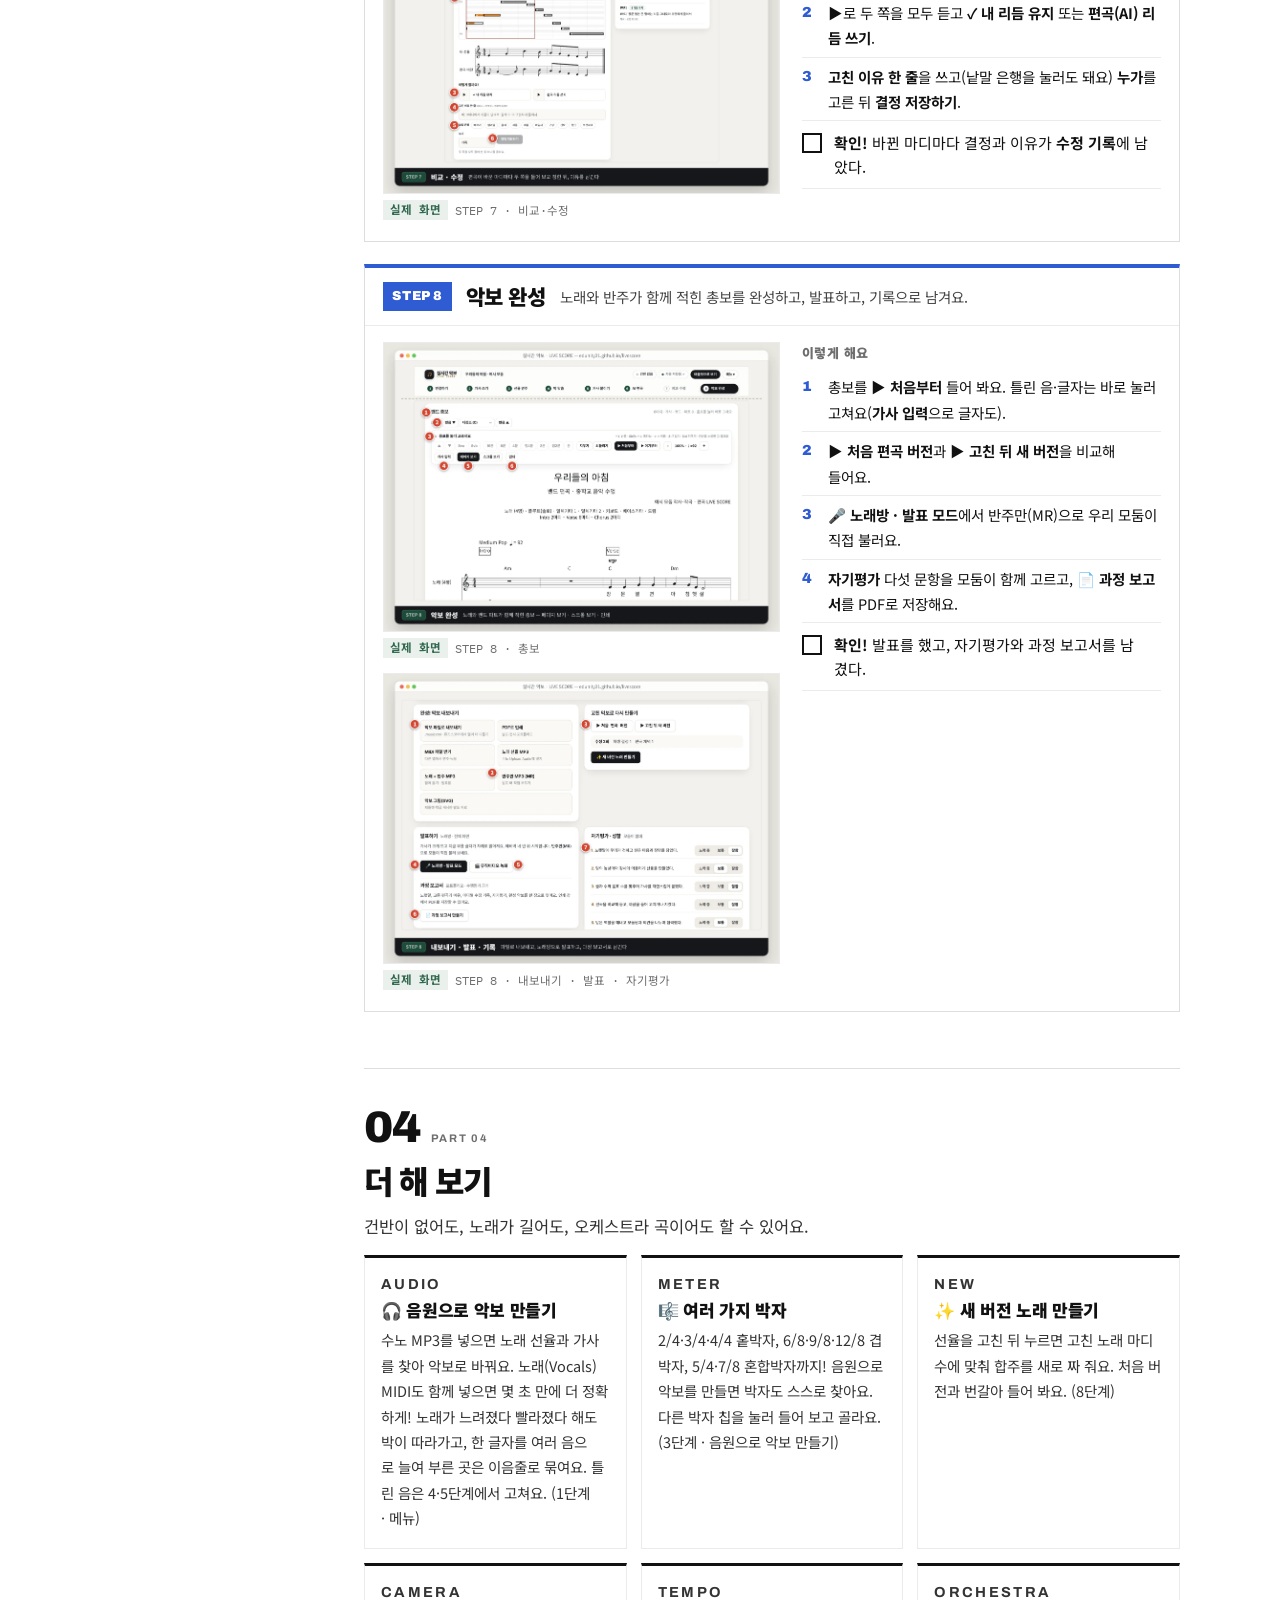
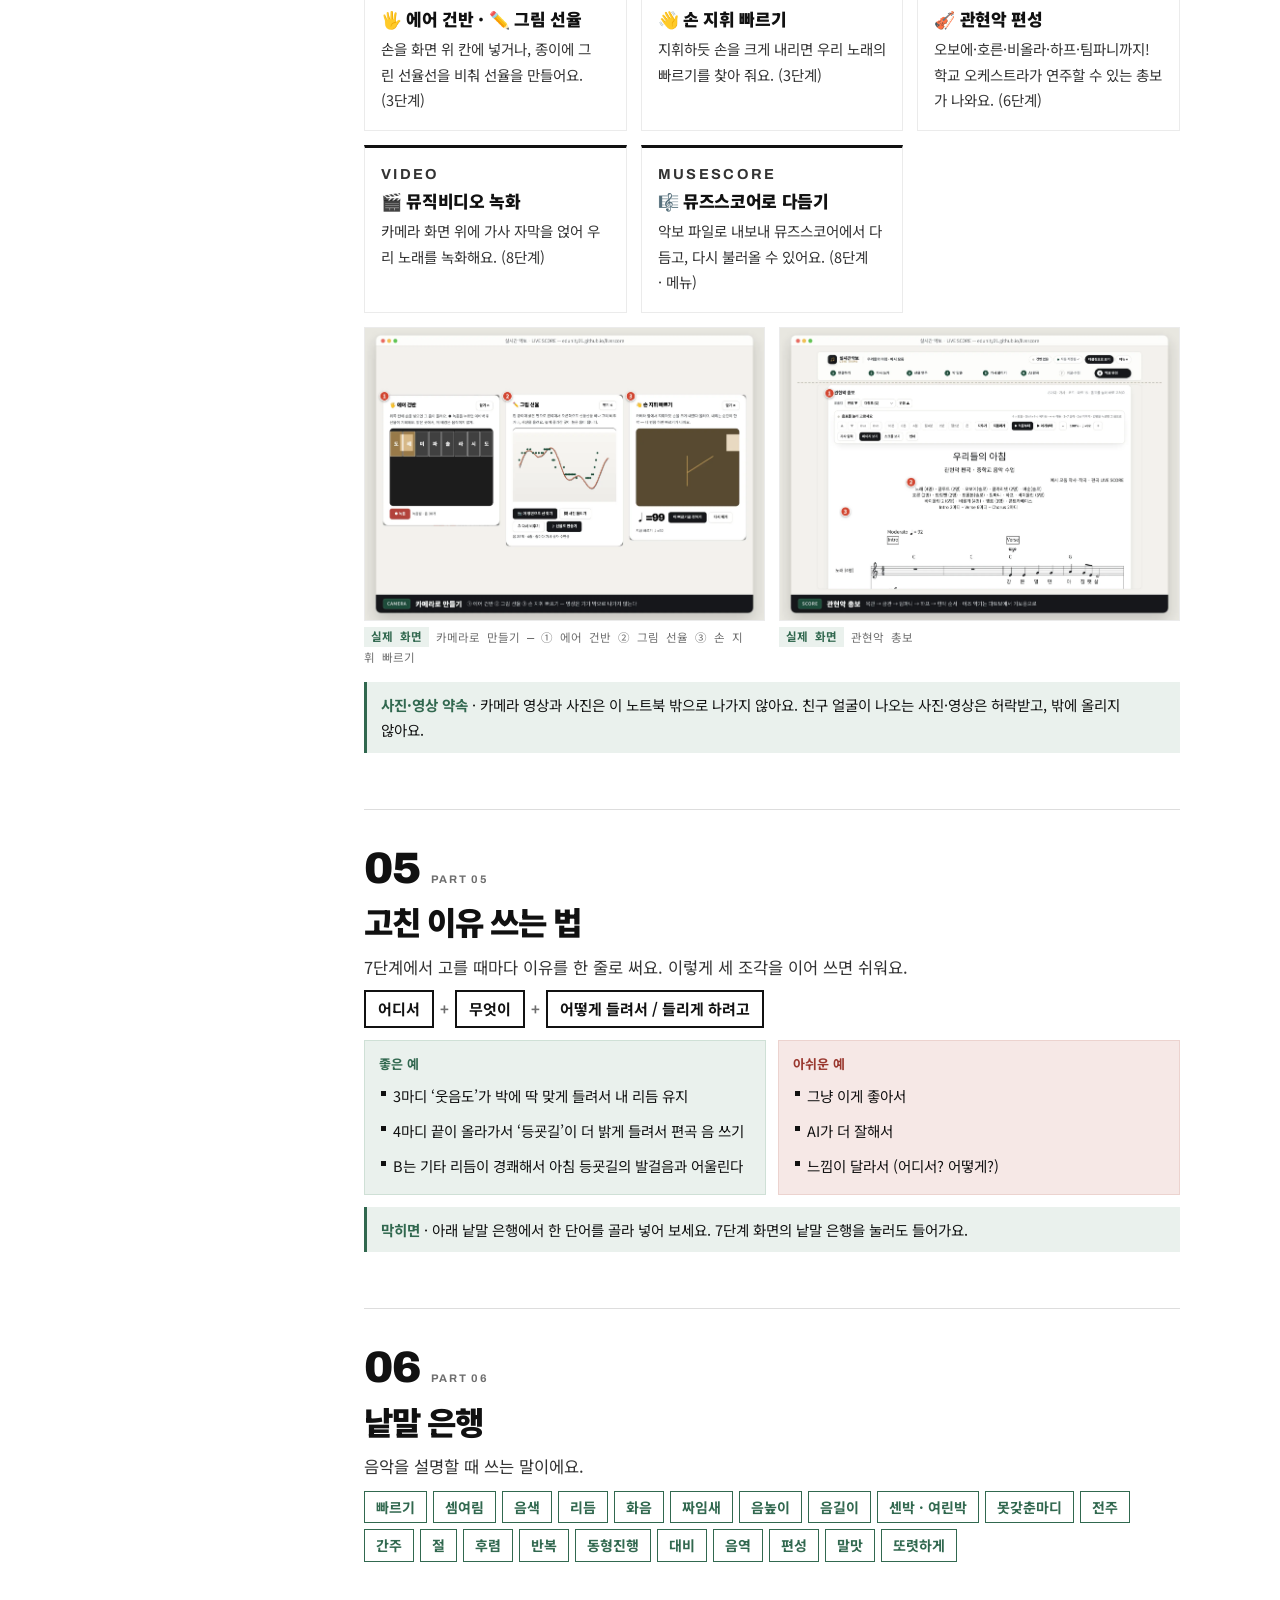
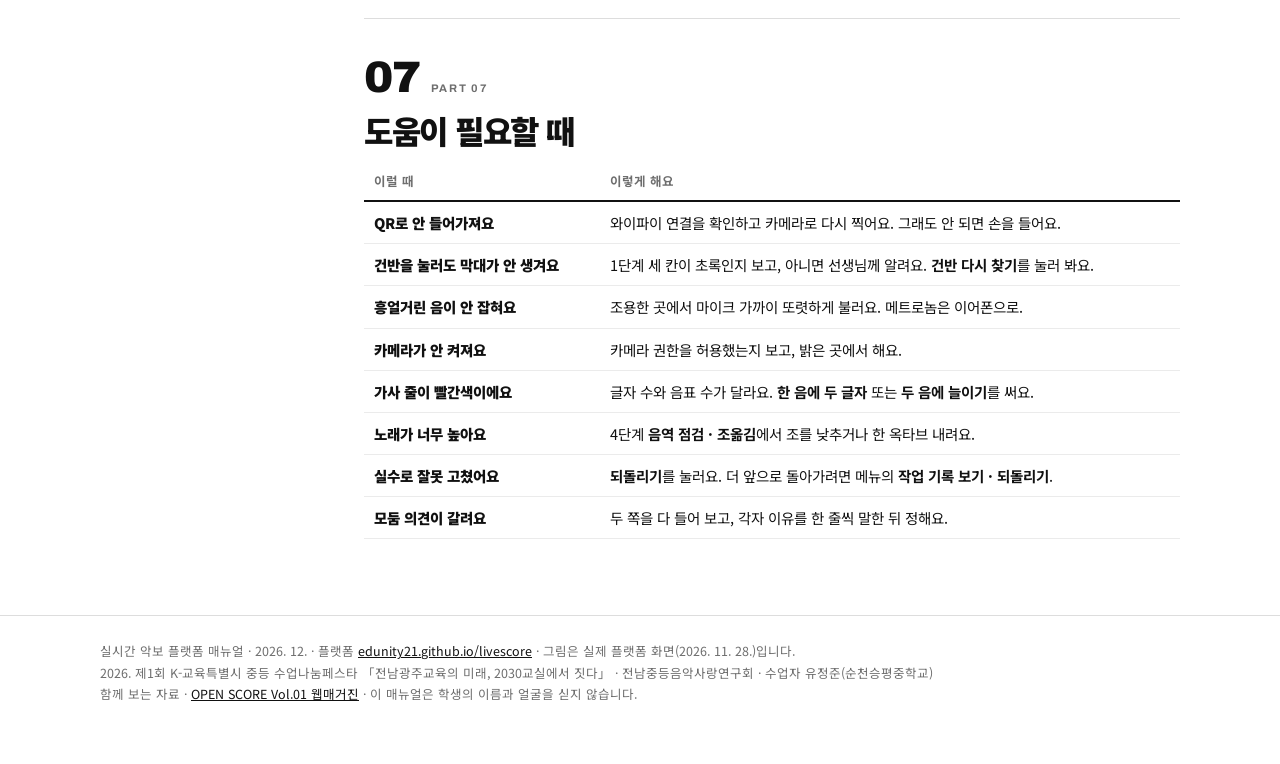
==== commit 01b870d9: "설명서 v18: 박자(홑·겹·혼합)·한 줄 마디 수·박자 자동 찾기·새 버전 노래 만들기 Co-Authored-By: Claude Opus 5.5 <noreply@anthropic" ====
--- a/student.html
+++ b/student.html
@@ -59,7 +59,7 @@
   </div>
 </article>
 <article class="step" id="s2">
-  <div class="step-h"><span class="sn">STEP 2</span><h3>가사 쓰기</h3><p class="one">노랫말을 쓰면 글자가 음절로 나뉘고, 한 줄이 두 마디가 돼요.</p></div>
+  <div class="step-h"><span class="sn">STEP 2</span><h3>가사 쓰기</h3><p class="one">노랫말을 쓰면 글자가 음절로 나뉘고, 한 줄이 두 마디가 돼요(3박자 노래는 3~4마디가 되기도 해요).</p></div>
   <div class="step-b">
     <figure><a href="assets/step2.webp" target="_blank" rel="noopener" title="크게 보기"><img src="assets/step2.webp" alt="STEP 2 가사 쓰기 실제 화면" loading="lazy" decoding="async" width="1100" height="803"></a><figcaption><span class="real">실제 화면</span> STEP 2 · 가사 쓰기</figcaption></figure>
     <div>
@@ -70,12 +70,12 @@
   </div>
 </article>
 <article class="step" id="s3">
-  <div class="step-h"><span class="sn">STEP 3</span><h3>선율 연주</h3><p class="one">예비박 네 번 뒤 건반으로 노래를 치면 막대로 기록돼요. 흥얼거리거나 카메라로도 만들 수 있어요.</p></div>
+  <div class="step-h"><span class="sn">STEP 3</span><h3>선율 연주</h3><p class="one">예비박 한 마디 뒤 건반으로 노래를 치면 막대로 기록돼요. 흥얼거리거나 카메라로도 만들 수 있어요. 노래가 셋씩 흐르면(쿵짝짝) <b>박자</b>를 3/4나 6/8로 바꿔요.</p></div>
   <div class="step-b">
     <figure><a href="assets/step3.webp" target="_blank" rel="noopener" title="크게 보기"><img src="assets/step3.webp" alt="STEP 3 선율 연주 실제 화면" loading="lazy" decoding="async" width="1100" height="803"></a><figcaption><span class="real">실제 화면</span> STEP 3 · 선율 연주 · 카메라 · 흥얼거림</figcaption></figure>
     <div>
       <p class="step-sub">이렇게 해요</p>
-      <ol class="todo"><li>노랫말을 소리 내어 읽으며 말의 높낮이를 느껴 봐요.</li><li>노래가 박 앞에서 시작하면 <b>못갖춘마디</b>를 골라요.</li><li><b>● 녹음</b> → 예비박 1·2·3·4 → 건반으로 노래를 쳐요. 한 번에 건반 하나씩!</li><li>건반이 없으면: <b>🎤 흥얼거림 녹음</b>으로 불러 보거나, <b>🖐 에어 건반</b> · <b>✏️ 그림 선율</b>을 써요.</li></ol>
+      <ol class="todo"><li>노랫말을 소리 내어 읽으며 말의 높낮이를 느껴 봐요.</li><li>노래가 박 앞에서 시작하면 <b>못갖춘마디</b>를 골라요.</li><li><b>● 녹음</b> → 예비박(4/4는 1·2·3·4, 3/4는 1·2·3) → 건반으로 노래를 쳐요. 한 번에 건반 하나씩!</li><li>건반이 없으면: <b>🎤 흥얼거림 녹음</b>으로 불러 보거나, <b>🖐 에어 건반</b> · <b>✏️ 그림 선율</b>을 써요.</li></ol>
       <ul class="check" data-store="s11-step3"><li><label><input type="checkbox"><span><b>확인!</b> 노래 전체가 막대로 그려졌다(또는 흥얼거림 선율을 내 선율로 가져왔다).</span></label></li></ul>
     </div>
   </div>
@@ -136,7 +136,7 @@
   </div>
 </article>
 </section>
-<section class="sec" id="more"><div class="chap"><span class="no">04</span><span class="kicker">Part 04</span></div><h2>더 해 보기</h2><p class="lead">건반이 없어도, 노래가 길어도, 오케스트라 곡이어도 할 수 있어요.</p><div class="grid3"><div class="box"><p class="kicker">Audio</p><h4>🎧 음원으로 악보 만들기</h4><p>수노 MP3를 넣으면 노래 선율과 가사를 찾아 악보로 바꿔요. 노래(Vocals) MIDI도 함께 넣으면 몇 초 만에 더 정확하게! 노래가 느려졌다 빨라졌다 해도 박이 따라가고, 한 글자를 여러 음으로 늘여 부른 곳은 이음줄로 묶여요. 틀린 음은 4·5단계에서 고쳐요. (1단계 · 메뉴)</p></div><div class="box"><p class="kicker">Camera</p><h4>🖐 에어 건반 · ✏️ 그림 선율</h4><p>손을 화면 위 칸에 넣거나, 종이에 그린 선율선을 비춰 선율을 만들어요. (3단계)</p></div><div class="box"><p class="kicker">Tempo</p><h4>👋 손 지휘 빠르기</h4><p>지휘하듯 손을 크게 내리면 우리 노래의 빠르기를 찾아 줘요. (3단계)</p></div><div class="box"><p class="kicker">Orchestra</p><h4>🎻 관현악 편성</h4><p>오보에·호른·비올라·하프·팀파니까지! 학교 오케스트라가 연주할 수 있는 총보가 나와요. (6단계)</p></div><div class="box"><p class="kicker">Video</p><h4>🎬 뮤직비디오 녹화</h4><p>카메라 화면 위에 가사 자막을 얹어 우리 노래를 녹화해요. (8단계)</p></div><div class="box"><p class="kicker">MuseScore</p><h4>🎼 뮤즈스코어로 다듬기</h4><p>악보 파일로 내보내 뮤즈스코어에서 다듬고, 다시 불러올 수 있어요. (8단계 · 메뉴)</p></div></div><div class="figrow"><figure><a href="assets/camera.webp" target="_blank" rel="noopener" title="크게 보기"><img src="assets/camera.webp" alt="카메라로 만들기 실제 화면" loading="lazy" decoding="async" width="1100" height="803"></a><figcaption><span class="real">실제 화면</span> 카메라로 만들기 — ① 에어 건반 ② 그림 선율 ③ 손 지휘 빠르기</figcaption></figure><figure><a href="assets/orchscore.webp" target="_blank" rel="noopener" title="크게 보기"><img src="assets/orchscore.webp" alt="관현악 총보 실제 화면" loading="lazy" decoding="async" width="1100" height="803"></a><figcaption><span class="real">실제 화면</span> 관현악 총보</figcaption></figure></div><p class="tip"><b>사진·영상 약속</b> · 카메라 영상과 사진은 이 노트북 밖으로 나가지 않아요. 친구 얼굴이 나오는 사진·영상은 허락받고, 밖에 올리지 않아요.</p></section>
+<section class="sec" id="more"><div class="chap"><span class="no">04</span><span class="kicker">Part 04</span></div><h2>더 해 보기</h2><p class="lead">건반이 없어도, 노래가 길어도, 오케스트라 곡이어도 할 수 있어요.</p><div class="grid3"><div class="box"><p class="kicker">Audio</p><h4>🎧 음원으로 악보 만들기</h4><p>수노 MP3를 넣으면 노래 선율과 가사를 찾아 악보로 바꿔요. 노래(Vocals) MIDI도 함께 넣으면 몇 초 만에 더 정확하게! 노래가 느려졌다 빨라졌다 해도 박이 따라가고, 한 글자를 여러 음으로 늘여 부른 곳은 이음줄로 묶여요. 틀린 음은 4·5단계에서 고쳐요. (1단계 · 메뉴)</p></div><div class="box"><p class="kicker">Meter</p><h4>🎼 여러 가지 박자</h4><p>2/4·3/4·4/4 홑박자, 6/8·9/8·12/8 겹박자, 5/4·7/8 혼합박자까지! 음원으로 악보를 만들면 박자도 스스로 찾아요. 다른 박자 칩을 눌러 들어 보고 골라요. (3단계 · 음원으로 악보 만들기)</p></div><div class="box"><p class="kicker">New</p><h4>✨ 새 버전 노래 만들기</h4><p>선율을 고친 뒤 누르면 고친 노래 마디 수에 맞춰 합주를 새로 짜 줘요. 처음 버전과 번갈아 들어 봐요. (8단계)</p></div><div class="box"><p class="kicker">Camera</p><h4>🖐 에어 건반 · ✏️ 그림 선율</h4><p>손을 화면 위 칸에 넣거나, 종이에 그린 선율선을 비춰 선율을 만들어요. (3단계)</p></div><div class="box"><p class="kicker">Tempo</p><h4>👋 손 지휘 빠르기</h4><p>지휘하듯 손을 크게 내리면 우리 노래의 빠르기를 찾아 줘요. (3단계)</p></div><div class="box"><p class="kicker">Orchestra</p><h4>🎻 관현악 편성</h4><p>오보에·호른·비올라·하프·팀파니까지! 학교 오케스트라가 연주할 수 있는 총보가 나와요. (6단계)</p></div><div class="box"><p class="kicker">Video</p><h4>🎬 뮤직비디오 녹화</h4><p>카메라 화면 위에 가사 자막을 얹어 우리 노래를 녹화해요. (8단계)</p></div><div class="box"><p class="kicker">MuseScore</p><h4>🎼 뮤즈스코어로 다듬기</h4><p>악보 파일로 내보내 뮤즈스코어에서 다듬고, 다시 불러올 수 있어요. (8단계 · 메뉴)</p></div></div><div class="figrow"><figure><a href="assets/camera.webp" target="_blank" rel="noopener" title="크게 보기"><img src="assets/camera.webp" alt="카메라로 만들기 실제 화면" loading="lazy" decoding="async" width="1100" height="803"></a><figcaption><span class="real">실제 화면</span> 카메라로 만들기 — ① 에어 건반 ② 그림 선율 ③ 손 지휘 빠르기</figcaption></figure><figure><a href="assets/orchscore.webp" target="_blank" rel="noopener" title="크게 보기"><img src="assets/orchscore.webp" alt="관현악 총보 실제 화면" loading="lazy" decoding="async" width="1100" height="803"></a><figcaption><span class="real">실제 화면</span> 관현악 총보</figcaption></figure></div><p class="tip"><b>사진·영상 약속</b> · 카메라 영상과 사진은 이 노트북 밖으로 나가지 않아요. 친구 얼굴이 나오는 사진·영상은 허락받고, 밖에 올리지 않아요.</p></section>
 <section class="sec" id="reason"><div class="chap"><span class="no">05</span><span class="kicker">Part 05</span></div><h2>고친 이유 쓰는 법</h2><p class="lead">7단계에서 고를 때마다 이유를 한 줄로 써요. 이렇게 세 조각을 이어 쓰면 쉬워요.</p><p class="formula"><span>어디서</span><i>+</i><span>무엇이</span><i>+</i><span>어떻게 들려서 / 들리게 하려고</span></p>
 <div class="ex">
 <div class="good"><b>좋은 예</b><ul class="dots"><li>3마디 ‘웃음도’가 박에 딱 맞게 들려서 내 리듬 유지</li><li>4마디 끝이 올라가서 ‘등굣길’이 더 밝게 들려서 편곡 음 쓰기</li><li>B는 기타 리듬이 경쾌해서 아침 등굣길의 발걸음과 어울린다</li></ul></div>
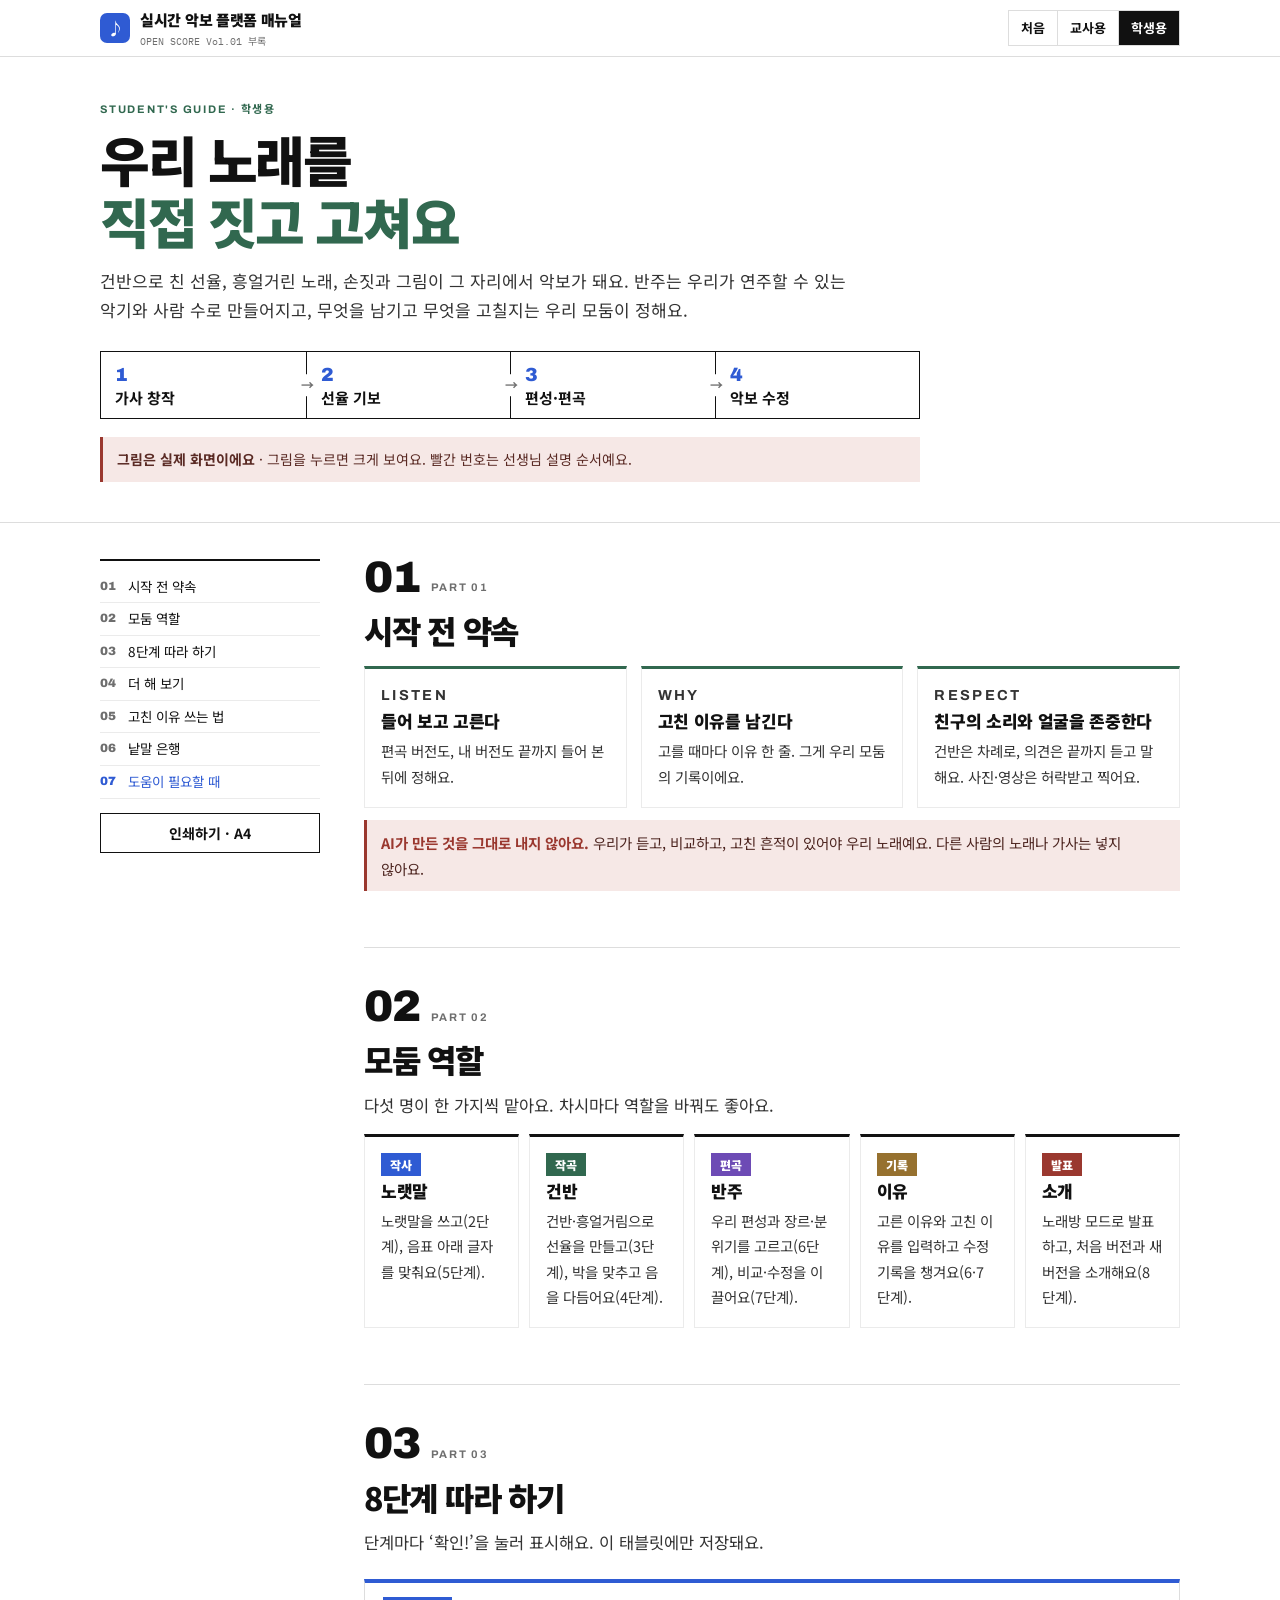
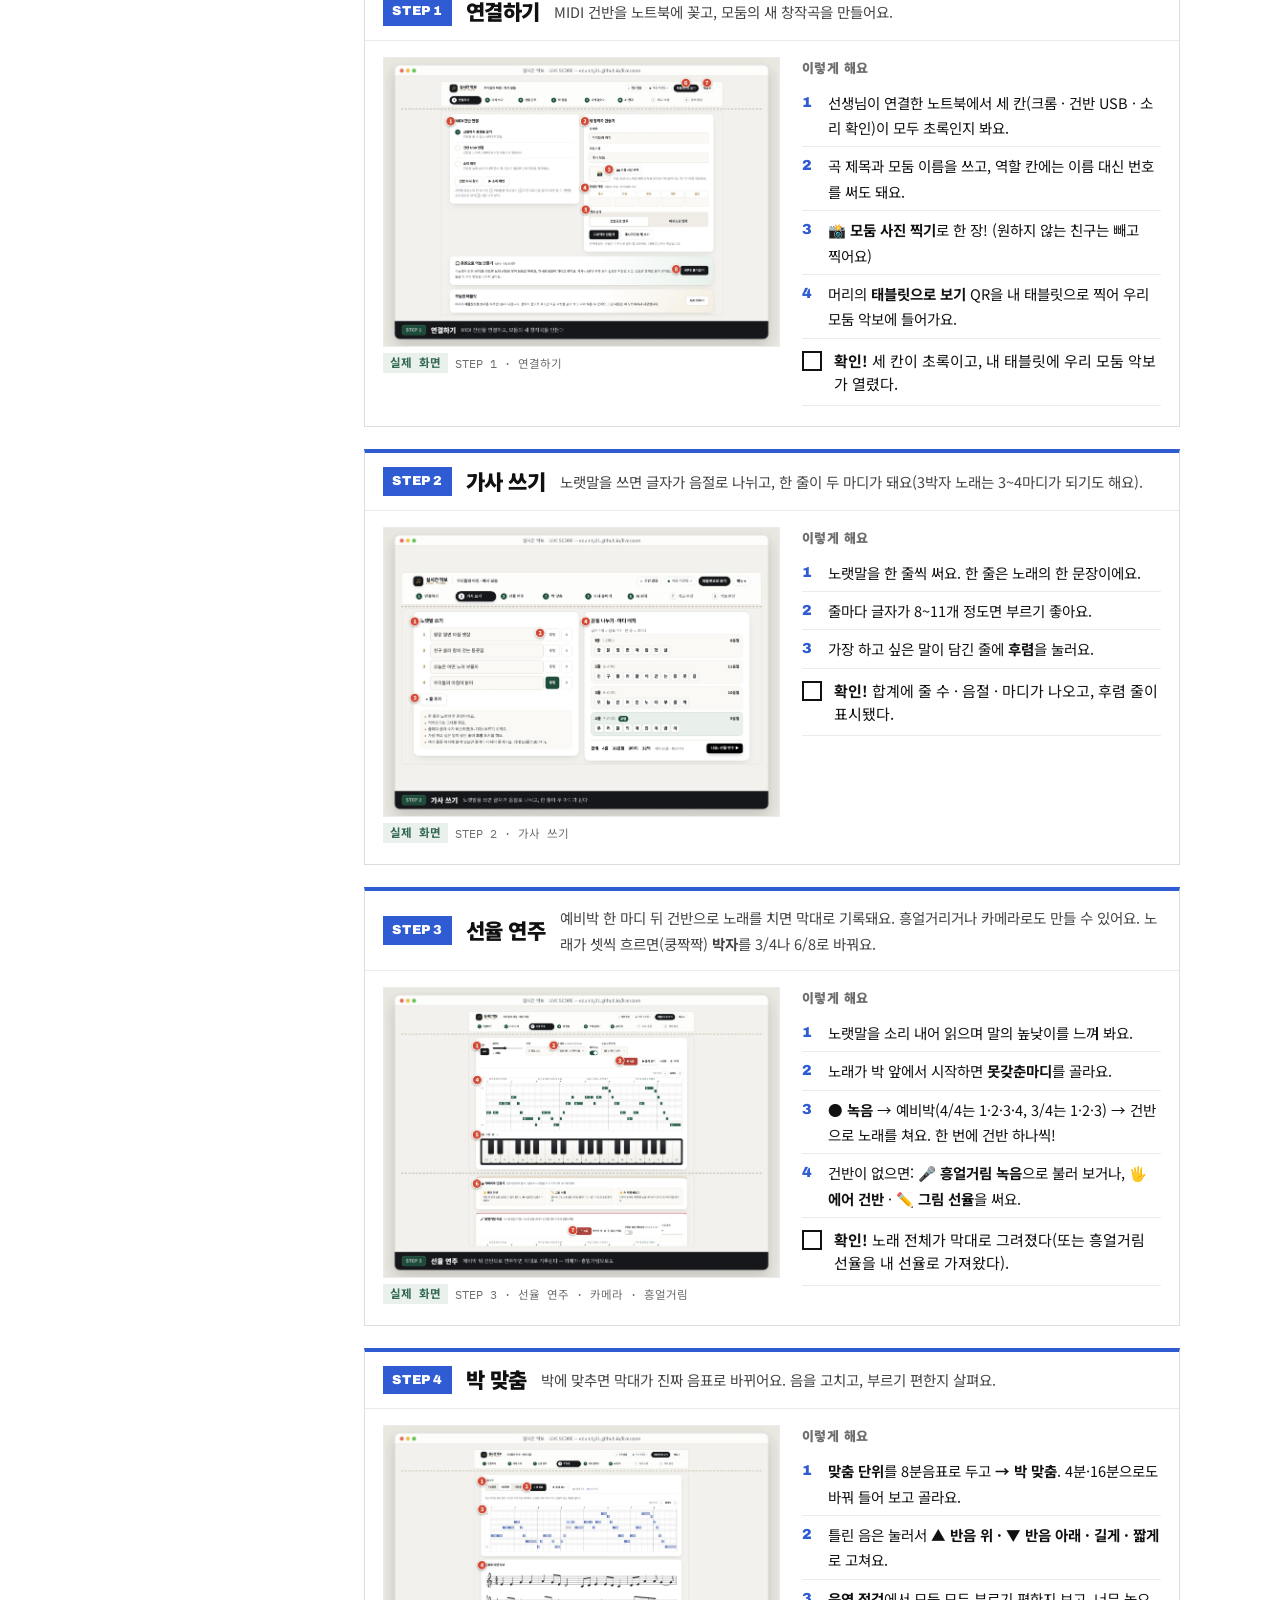
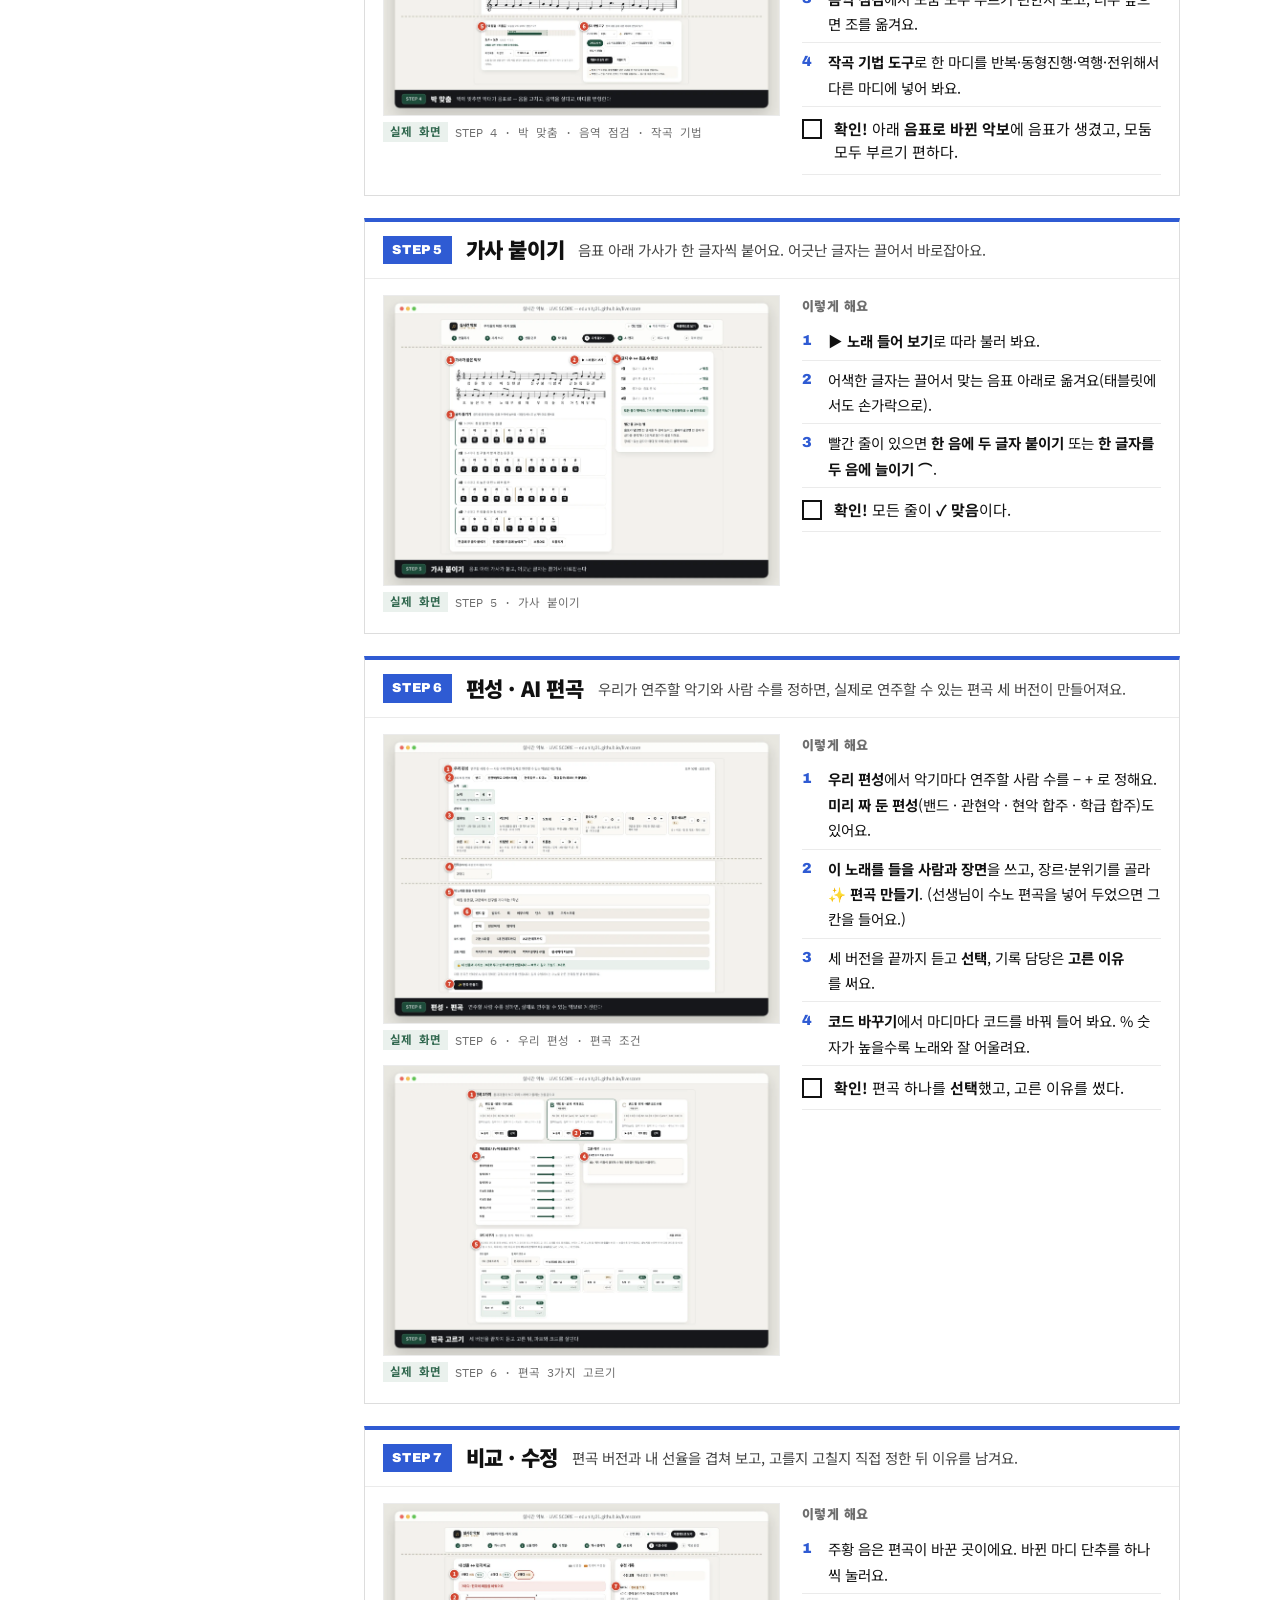
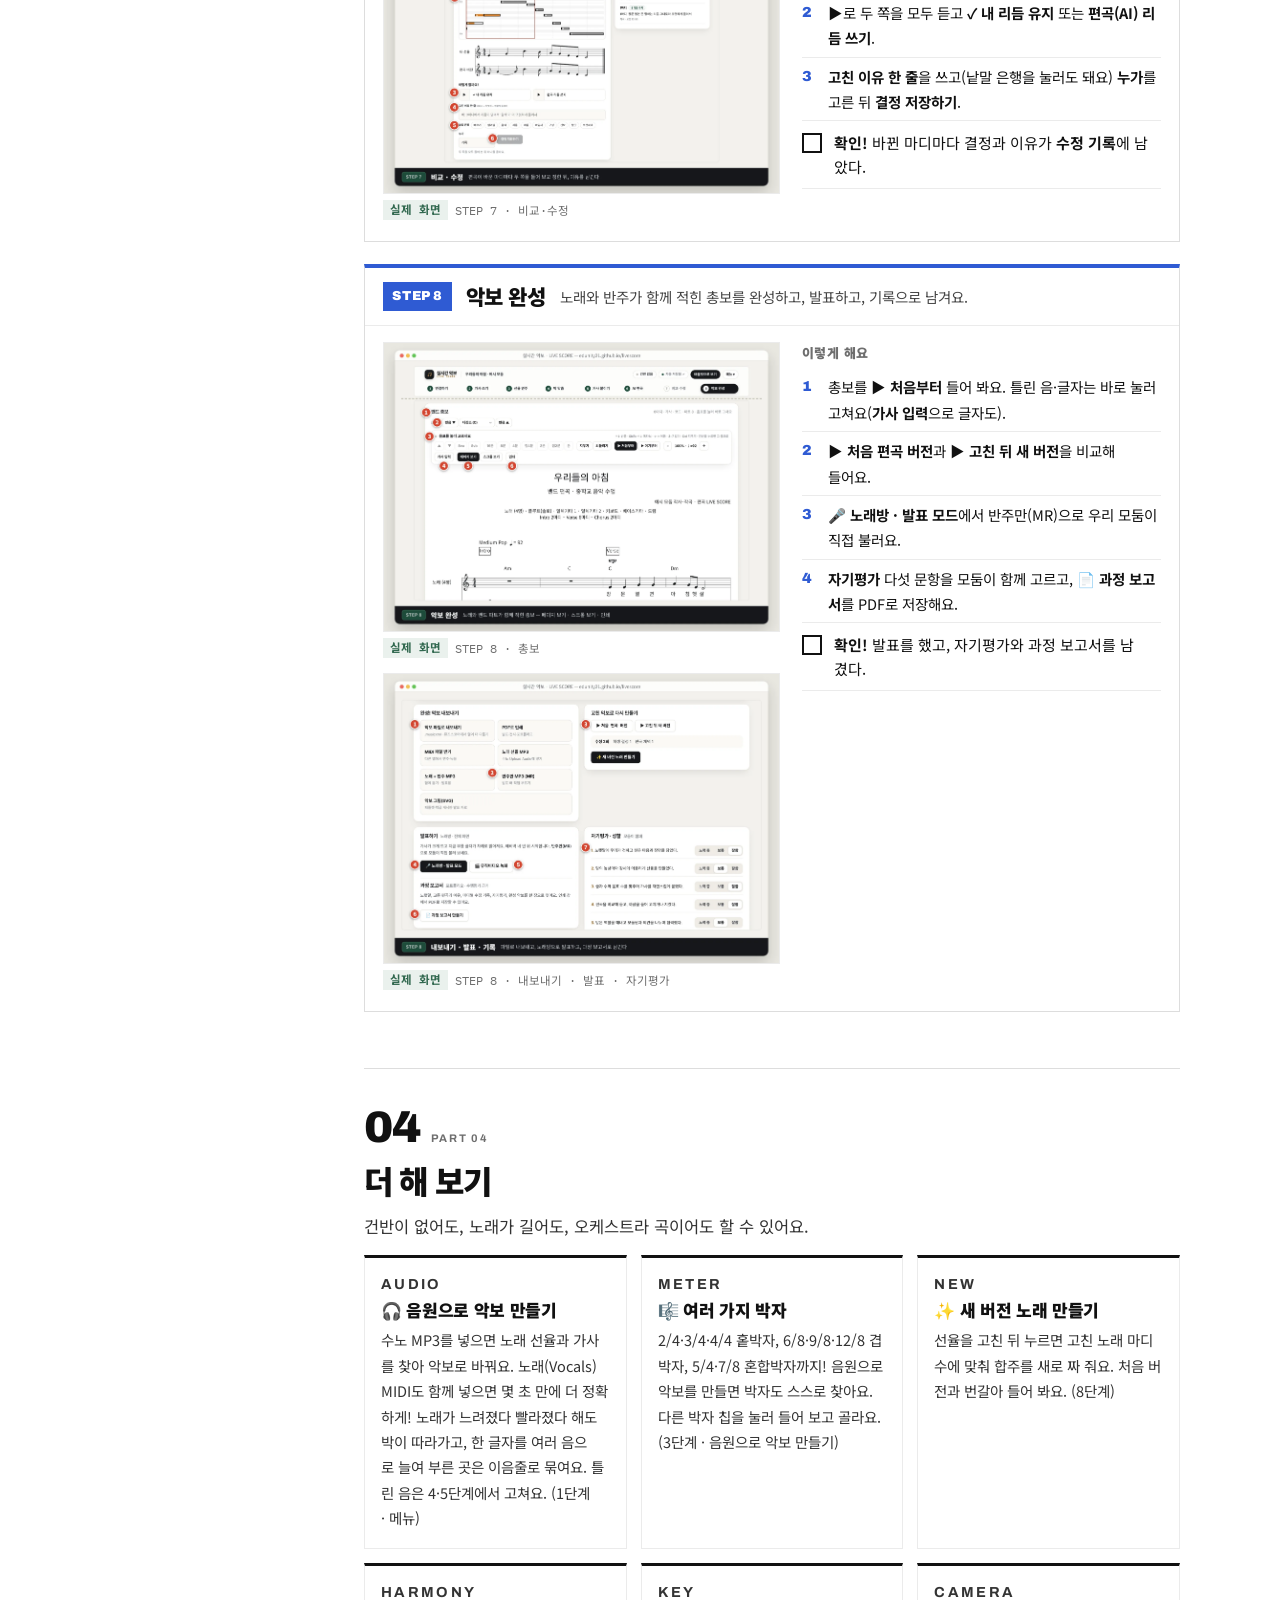
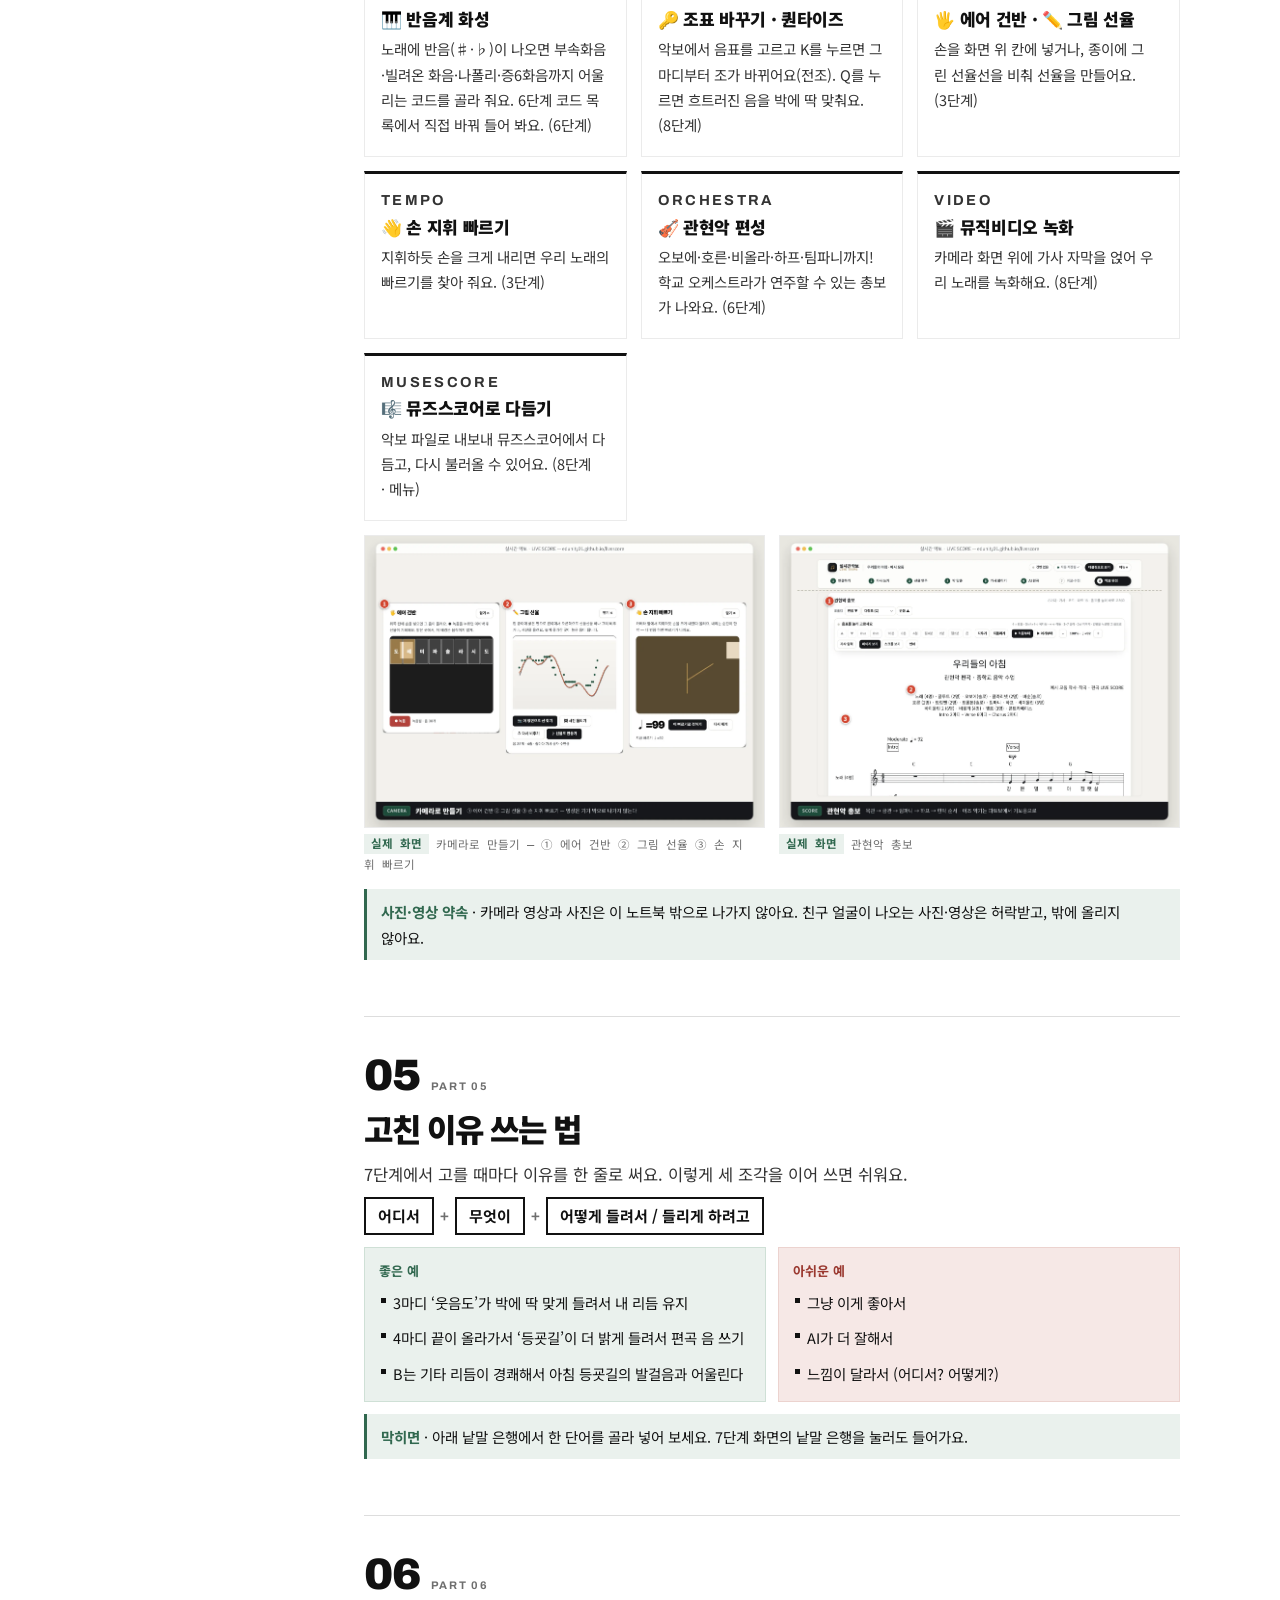
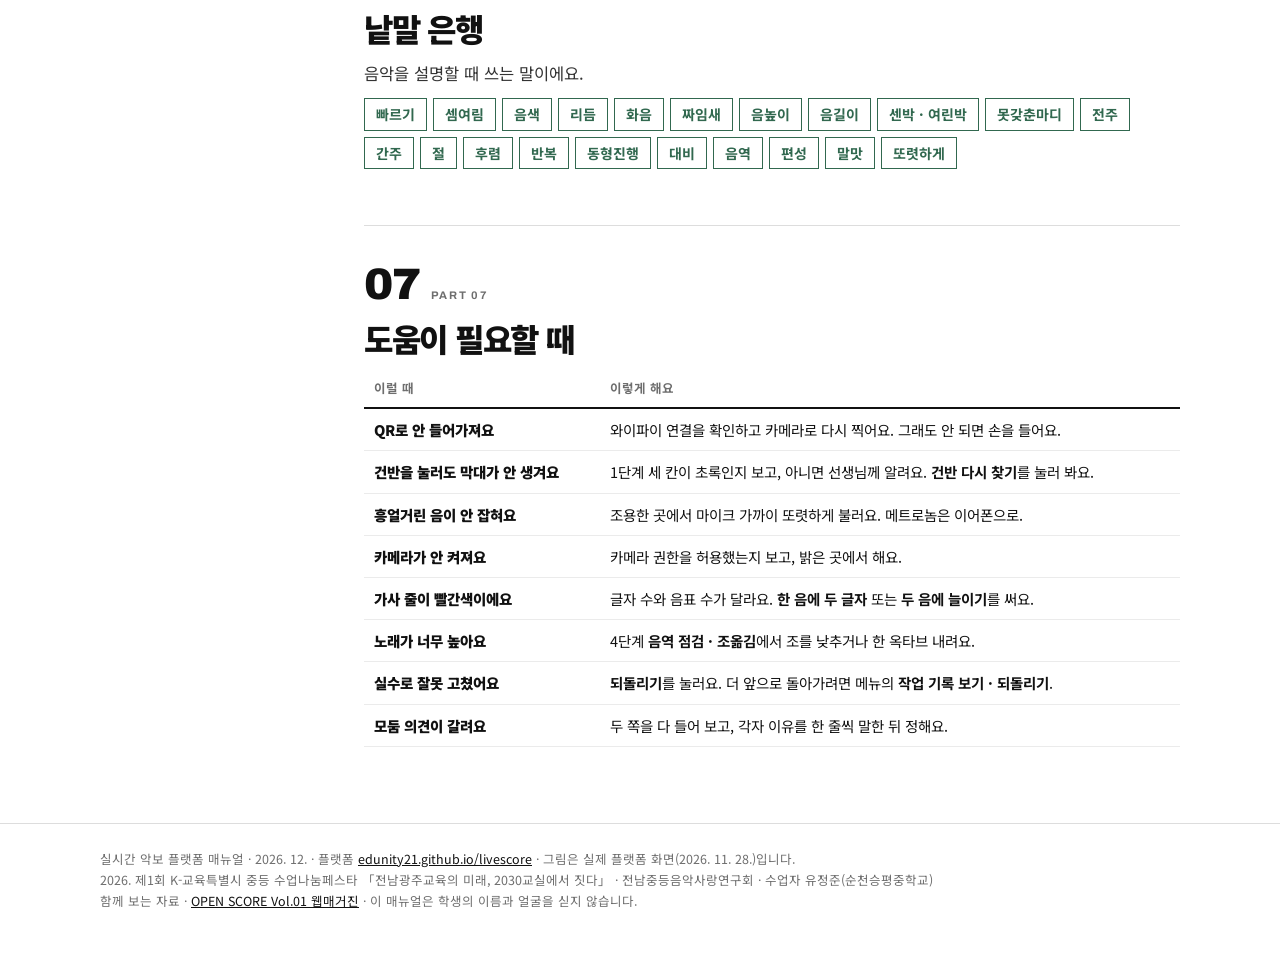
==== commit efc714f0: "설명서 v20: 응용화성 화성 엔진 · 조표 바꾸기 · 이조 악보 · 퀀타이즈 · 새 버전 노래 만들기 Co-Authored-By: Claude Opus 5.5 <noreply@a" ====
--- a/student.html
+++ b/student.html
@@ -136,7 +136,7 @@
   </div>
 </article>
 </section>
-<section class="sec" id="more"><div class="chap"><span class="no">04</span><span class="kicker">Part 04</span></div><h2>더 해 보기</h2><p class="lead">건반이 없어도, 노래가 길어도, 오케스트라 곡이어도 할 수 있어요.</p><div class="grid3"><div class="box"><p class="kicker">Audio</p><h4>🎧 음원으로 악보 만들기</h4><p>수노 MP3를 넣으면 노래 선율과 가사를 찾아 악보로 바꿔요. 노래(Vocals) MIDI도 함께 넣으면 몇 초 만에 더 정확하게! 노래가 느려졌다 빨라졌다 해도 박이 따라가고, 한 글자를 여러 음으로 늘여 부른 곳은 이음줄로 묶여요. 틀린 음은 4·5단계에서 고쳐요. (1단계 · 메뉴)</p></div><div class="box"><p class="kicker">Meter</p><h4>🎼 여러 가지 박자</h4><p>2/4·3/4·4/4 홑박자, 6/8·9/8·12/8 겹박자, 5/4·7/8 혼합박자까지! 음원으로 악보를 만들면 박자도 스스로 찾아요. 다른 박자 칩을 눌러 들어 보고 골라요. (3단계 · 음원으로 악보 만들기)</p></div><div class="box"><p class="kicker">New</p><h4>✨ 새 버전 노래 만들기</h4><p>선율을 고친 뒤 누르면 고친 노래 마디 수에 맞춰 합주를 새로 짜 줘요. 처음 버전과 번갈아 들어 봐요. (8단계)</p></div><div class="box"><p class="kicker">Camera</p><h4>🖐 에어 건반 · ✏️ 그림 선율</h4><p>손을 화면 위 칸에 넣거나, 종이에 그린 선율선을 비춰 선율을 만들어요. (3단계)</p></div><div class="box"><p class="kicker">Tempo</p><h4>👋 손 지휘 빠르기</h4><p>지휘하듯 손을 크게 내리면 우리 노래의 빠르기를 찾아 줘요. (3단계)</p></div><div class="box"><p class="kicker">Orchestra</p><h4>🎻 관현악 편성</h4><p>오보에·호른·비올라·하프·팀파니까지! 학교 오케스트라가 연주할 수 있는 총보가 나와요. (6단계)</p></div><div class="box"><p class="kicker">Video</p><h4>🎬 뮤직비디오 녹화</h4><p>카메라 화면 위에 가사 자막을 얹어 우리 노래를 녹화해요. (8단계)</p></div><div class="box"><p class="kicker">MuseScore</p><h4>🎼 뮤즈스코어로 다듬기</h4><p>악보 파일로 내보내 뮤즈스코어에서 다듬고, 다시 불러올 수 있어요. (8단계 · 메뉴)</p></div></div><div class="figrow"><figure><a href="assets/camera.webp" target="_blank" rel="noopener" title="크게 보기"><img src="assets/camera.webp" alt="카메라로 만들기 실제 화면" loading="lazy" decoding="async" width="1100" height="803"></a><figcaption><span class="real">실제 화면</span> 카메라로 만들기 — ① 에어 건반 ② 그림 선율 ③ 손 지휘 빠르기</figcaption></figure><figure><a href="assets/orchscore.webp" target="_blank" rel="noopener" title="크게 보기"><img src="assets/orchscore.webp" alt="관현악 총보 실제 화면" loading="lazy" decoding="async" width="1100" height="803"></a><figcaption><span class="real">실제 화면</span> 관현악 총보</figcaption></figure></div><p class="tip"><b>사진·영상 약속</b> · 카메라 영상과 사진은 이 노트북 밖으로 나가지 않아요. 친구 얼굴이 나오는 사진·영상은 허락받고, 밖에 올리지 않아요.</p></section>
+<section class="sec" id="more"><div class="chap"><span class="no">04</span><span class="kicker">Part 04</span></div><h2>더 해 보기</h2><p class="lead">건반이 없어도, 노래가 길어도, 오케스트라 곡이어도 할 수 있어요.</p><div class="grid3"><div class="box"><p class="kicker">Audio</p><h4>🎧 음원으로 악보 만들기</h4><p>수노 MP3를 넣으면 노래 선율과 가사를 찾아 악보로 바꿔요. 노래(Vocals) MIDI도 함께 넣으면 몇 초 만에 더 정확하게! 노래가 느려졌다 빨라졌다 해도 박이 따라가고, 한 글자를 여러 음으로 늘여 부른 곳은 이음줄로 묶여요. 틀린 음은 4·5단계에서 고쳐요. (1단계 · 메뉴)</p></div><div class="box"><p class="kicker">Meter</p><h4>🎼 여러 가지 박자</h4><p>2/4·3/4·4/4 홑박자, 6/8·9/8·12/8 겹박자, 5/4·7/8 혼합박자까지! 음원으로 악보를 만들면 박자도 스스로 찾아요. 다른 박자 칩을 눌러 들어 보고 골라요. (3단계 · 음원으로 악보 만들기)</p></div><div class="box"><p class="kicker">New</p><h4>✨ 새 버전 노래 만들기</h4><p>선율을 고친 뒤 누르면 고친 노래 마디 수에 맞춰 합주를 새로 짜 줘요. 처음 버전과 번갈아 들어 봐요. (8단계)</p></div><div class="box"><p class="kicker">Harmony</p><h4>🎹 반음계 화성</h4><p>노래에 반음(♯·♭)이 나오면 부속화음·빌려온 화음·나폴리·증6화음까지 어울리는 코드를 골라 줘요. 6단계 코드 목록에서 직접 바꿔 들어 봐요. (6단계)</p></div><div class="box"><p class="kicker">Key</p><h4>🔑 조표 바꾸기 · 퀀타이즈</h4><p>악보에서 음표를 고르고 K를 누르면 그 마디부터 조가 바뀌어요(전조). Q를 누르면 흐트러진 음을 박에 딱 맞춰요. (8단계)</p></div><div class="box"><p class="kicker">Camera</p><h4>🖐 에어 건반 · ✏️ 그림 선율</h4><p>손을 화면 위 칸에 넣거나, 종이에 그린 선율선을 비춰 선율을 만들어요. (3단계)</p></div><div class="box"><p class="kicker">Tempo</p><h4>👋 손 지휘 빠르기</h4><p>지휘하듯 손을 크게 내리면 우리 노래의 빠르기를 찾아 줘요. (3단계)</p></div><div class="box"><p class="kicker">Orchestra</p><h4>🎻 관현악 편성</h4><p>오보에·호른·비올라·하프·팀파니까지! 학교 오케스트라가 연주할 수 있는 총보가 나와요. (6단계)</p></div><div class="box"><p class="kicker">Video</p><h4>🎬 뮤직비디오 녹화</h4><p>카메라 화면 위에 가사 자막을 얹어 우리 노래를 녹화해요. (8단계)</p></div><div class="box"><p class="kicker">MuseScore</p><h4>🎼 뮤즈스코어로 다듬기</h4><p>악보 파일로 내보내 뮤즈스코어에서 다듬고, 다시 불러올 수 있어요. (8단계 · 메뉴)</p></div></div><div class="figrow"><figure><a href="assets/camera.webp" target="_blank" rel="noopener" title="크게 보기"><img src="assets/camera.webp" alt="카메라로 만들기 실제 화면" loading="lazy" decoding="async" width="1100" height="803"></a><figcaption><span class="real">실제 화면</span> 카메라로 만들기 — ① 에어 건반 ② 그림 선율 ③ 손 지휘 빠르기</figcaption></figure><figure><a href="assets/orchscore.webp" target="_blank" rel="noopener" title="크게 보기"><img src="assets/orchscore.webp" alt="관현악 총보 실제 화면" loading="lazy" decoding="async" width="1100" height="803"></a><figcaption><span class="real">실제 화면</span> 관현악 총보</figcaption></figure></div><p class="tip"><b>사진·영상 약속</b> · 카메라 영상과 사진은 이 노트북 밖으로 나가지 않아요. 친구 얼굴이 나오는 사진·영상은 허락받고, 밖에 올리지 않아요.</p></section>
 <section class="sec" id="reason"><div class="chap"><span class="no">05</span><span class="kicker">Part 05</span></div><h2>고친 이유 쓰는 법</h2><p class="lead">7단계에서 고를 때마다 이유를 한 줄로 써요. 이렇게 세 조각을 이어 쓰면 쉬워요.</p><p class="formula"><span>어디서</span><i>+</i><span>무엇이</span><i>+</i><span>어떻게 들려서 / 들리게 하려고</span></p>
 <div class="ex">
 <div class="good"><b>좋은 예</b><ul class="dots"><li>3마디 ‘웃음도’가 박에 딱 맞게 들려서 내 리듬 유지</li><li>4마디 끝이 올라가서 ‘등굣길’이 더 밝게 들려서 편곡 음 쓰기</li><li>B는 기타 리듬이 경쾌해서 아침 등굣길의 발걸음과 어울린다</li></ul></div>
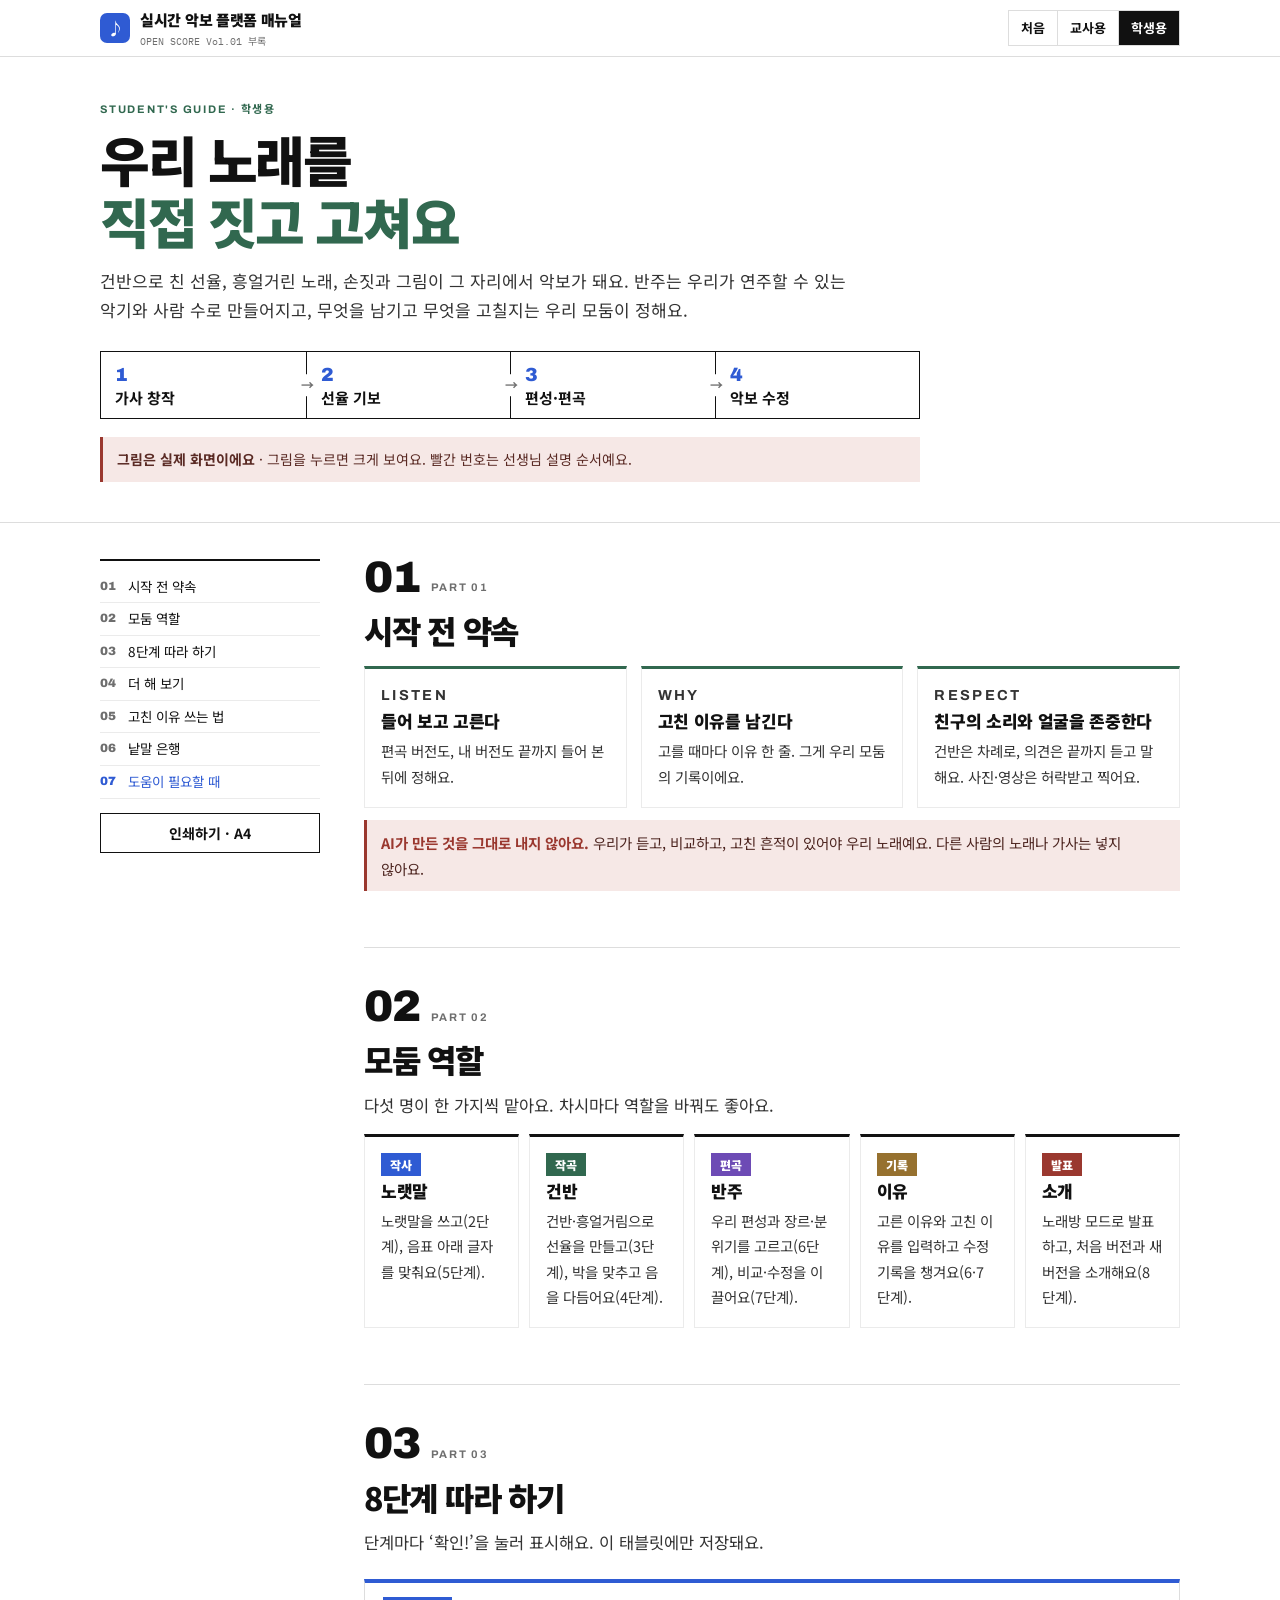
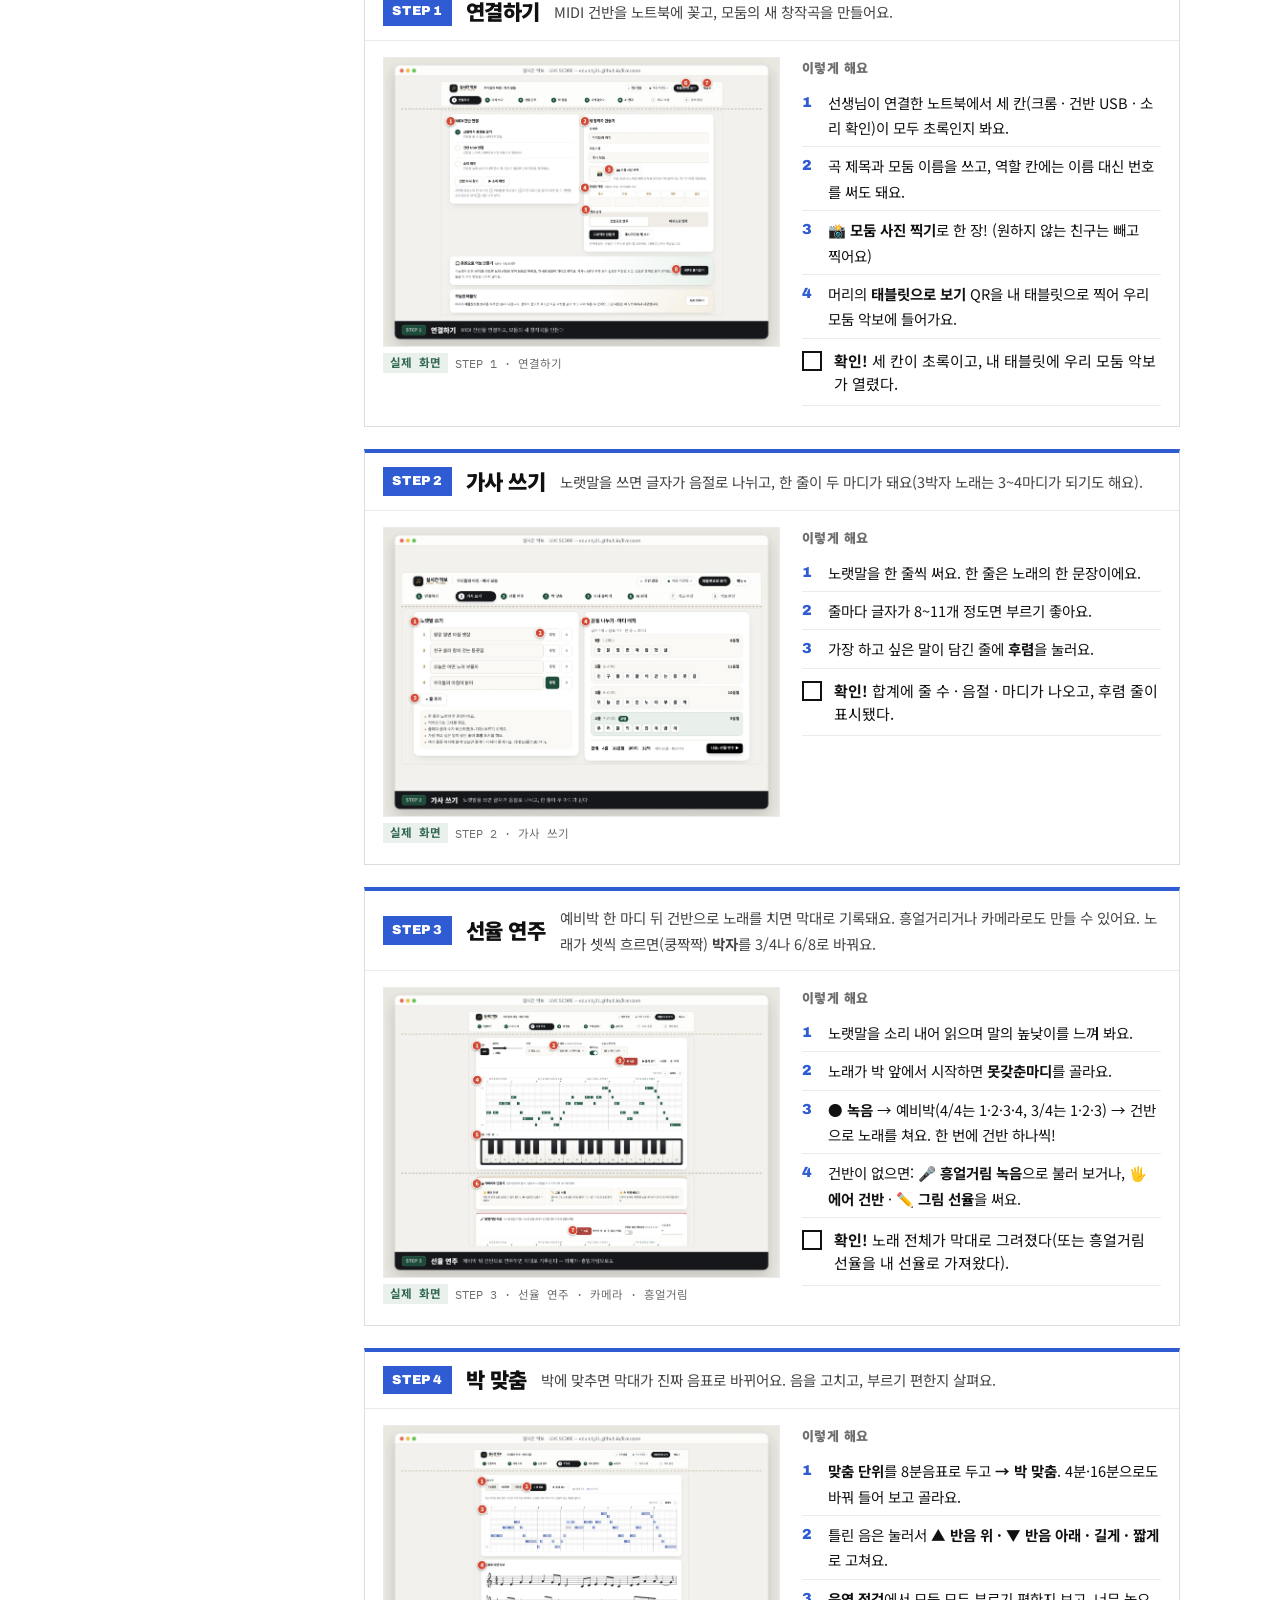
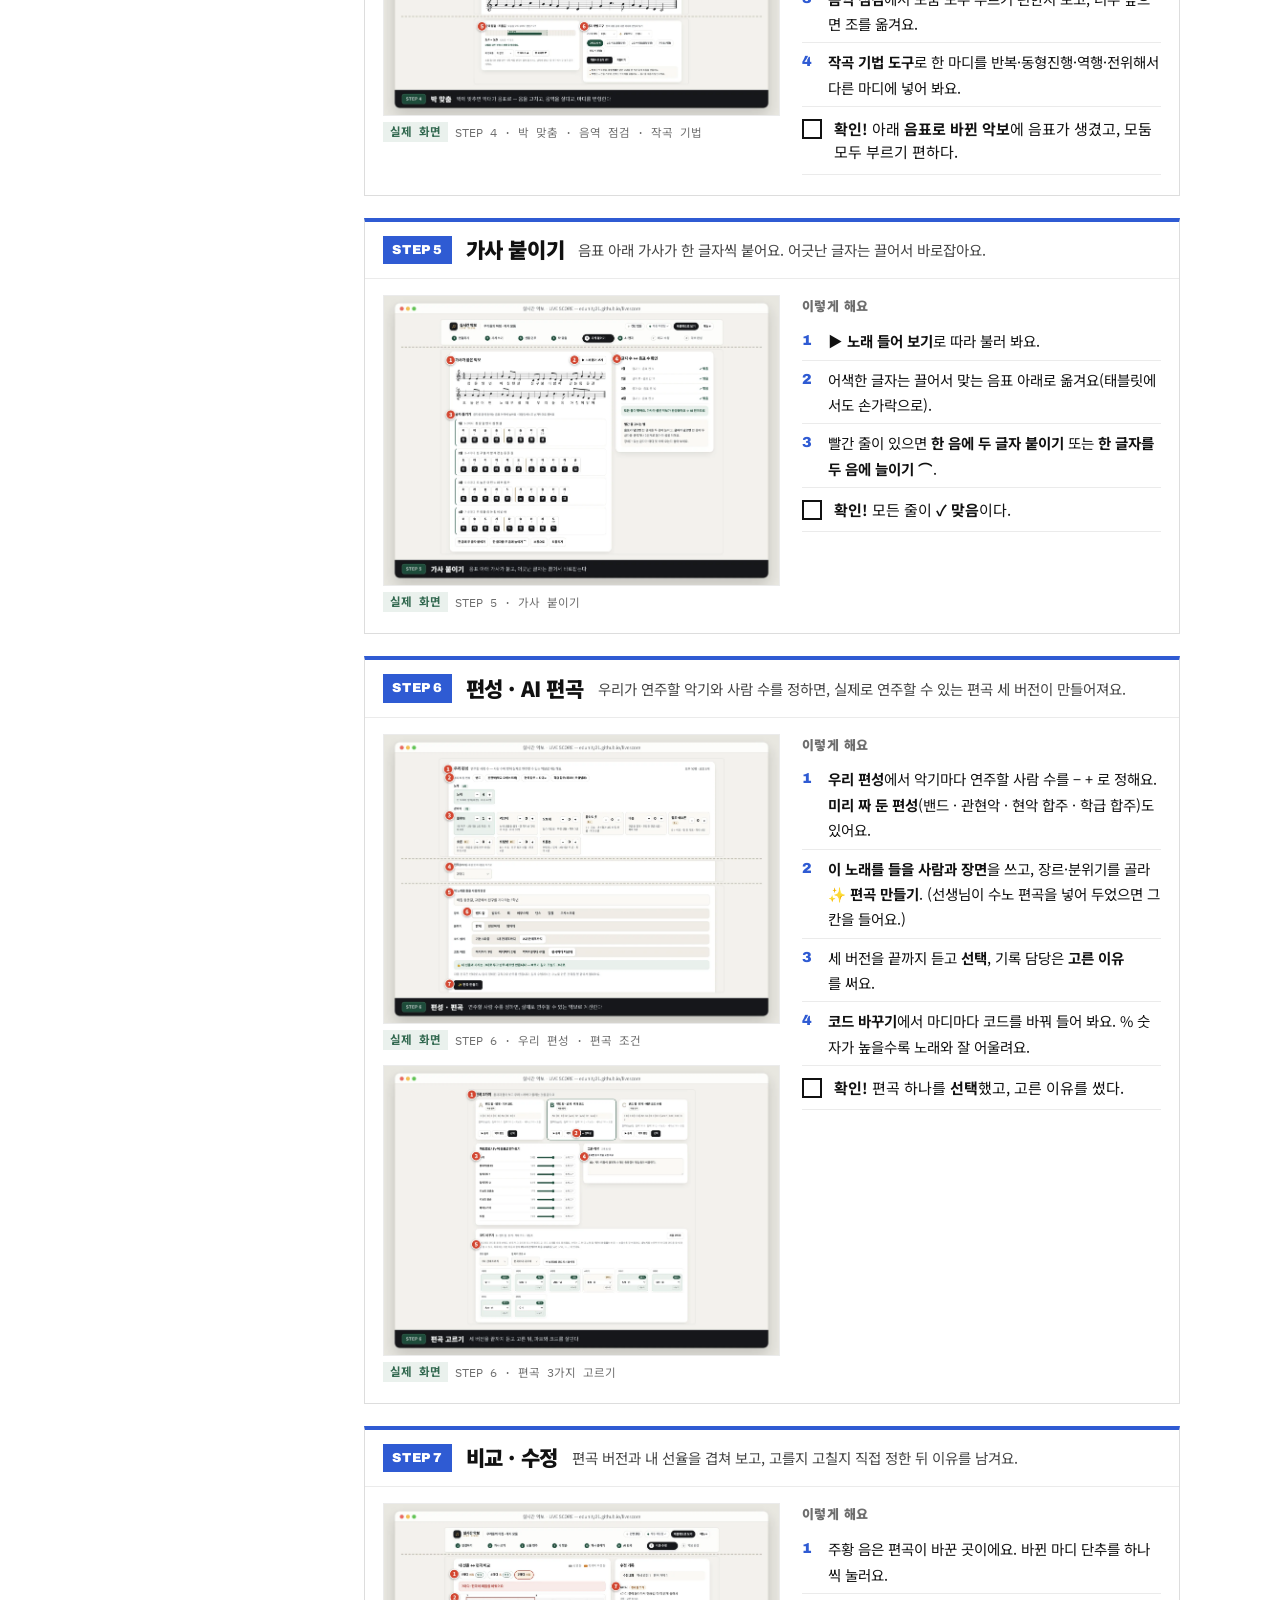
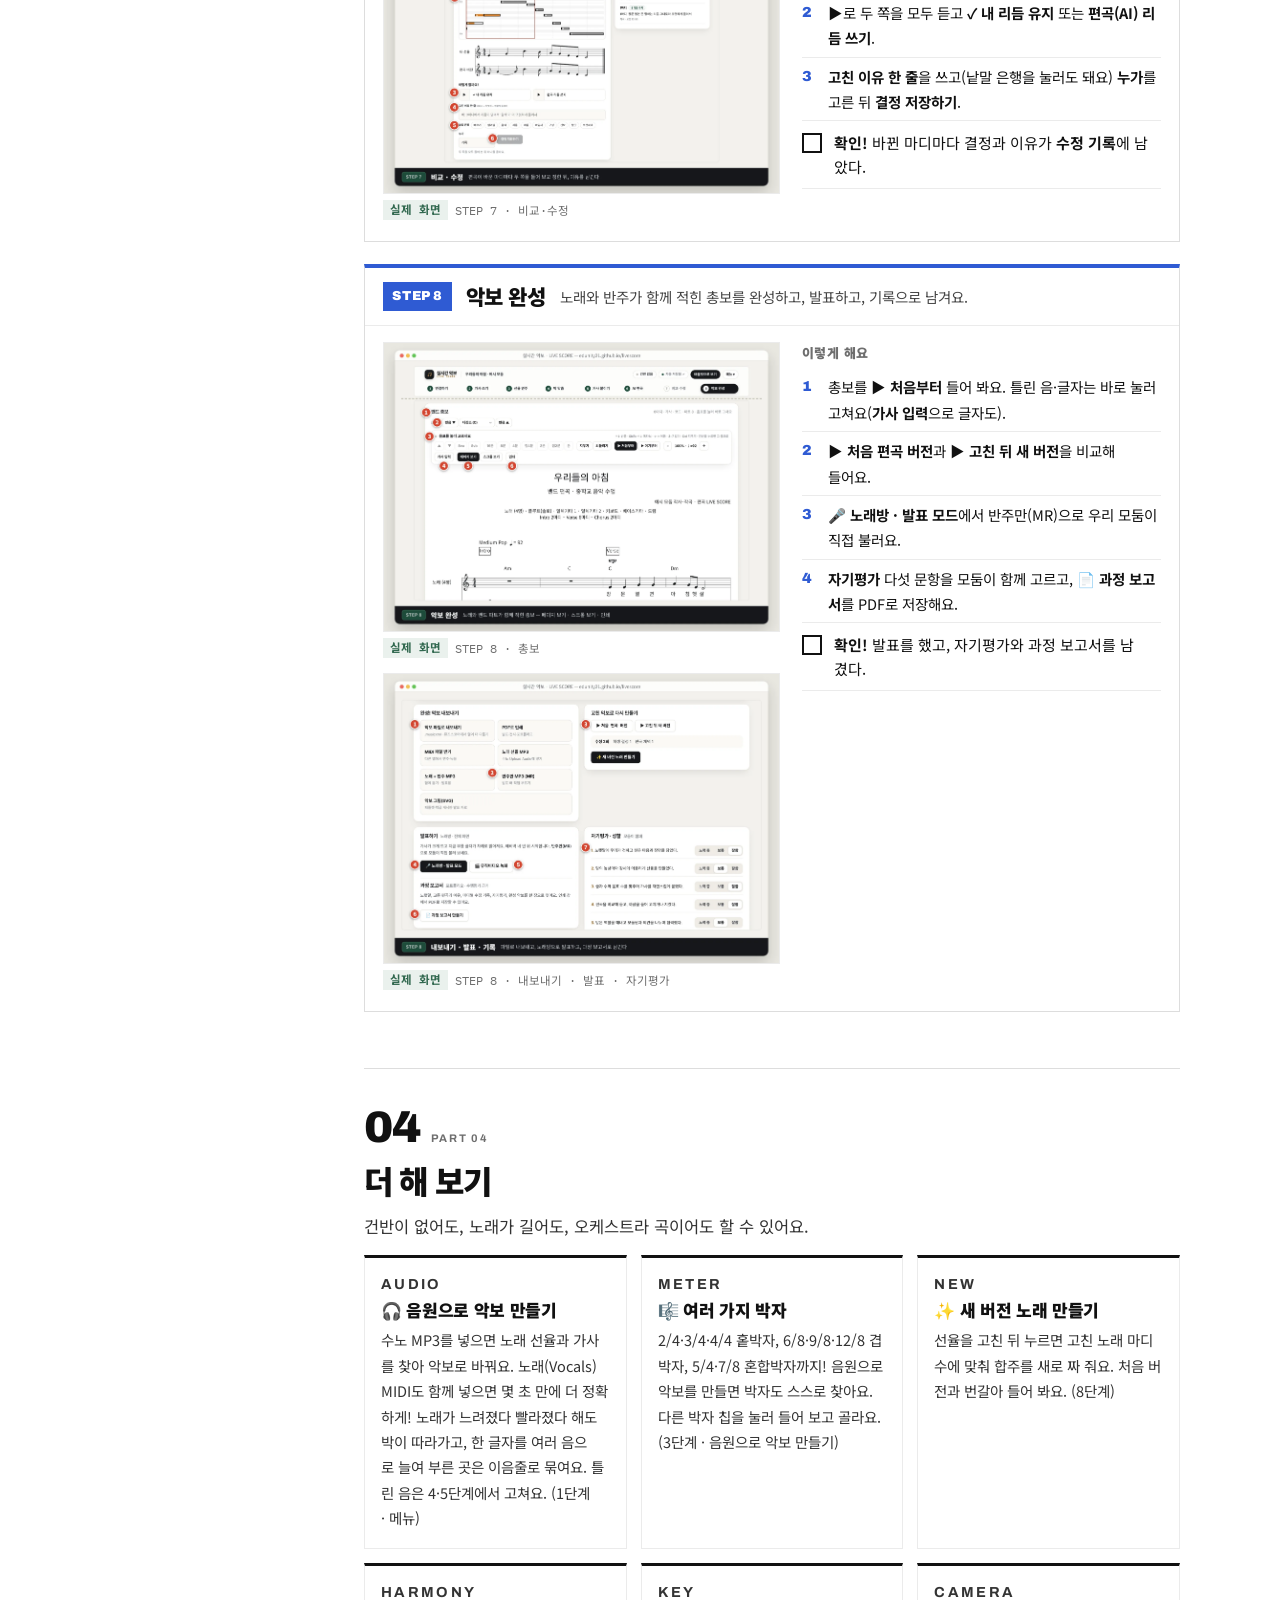
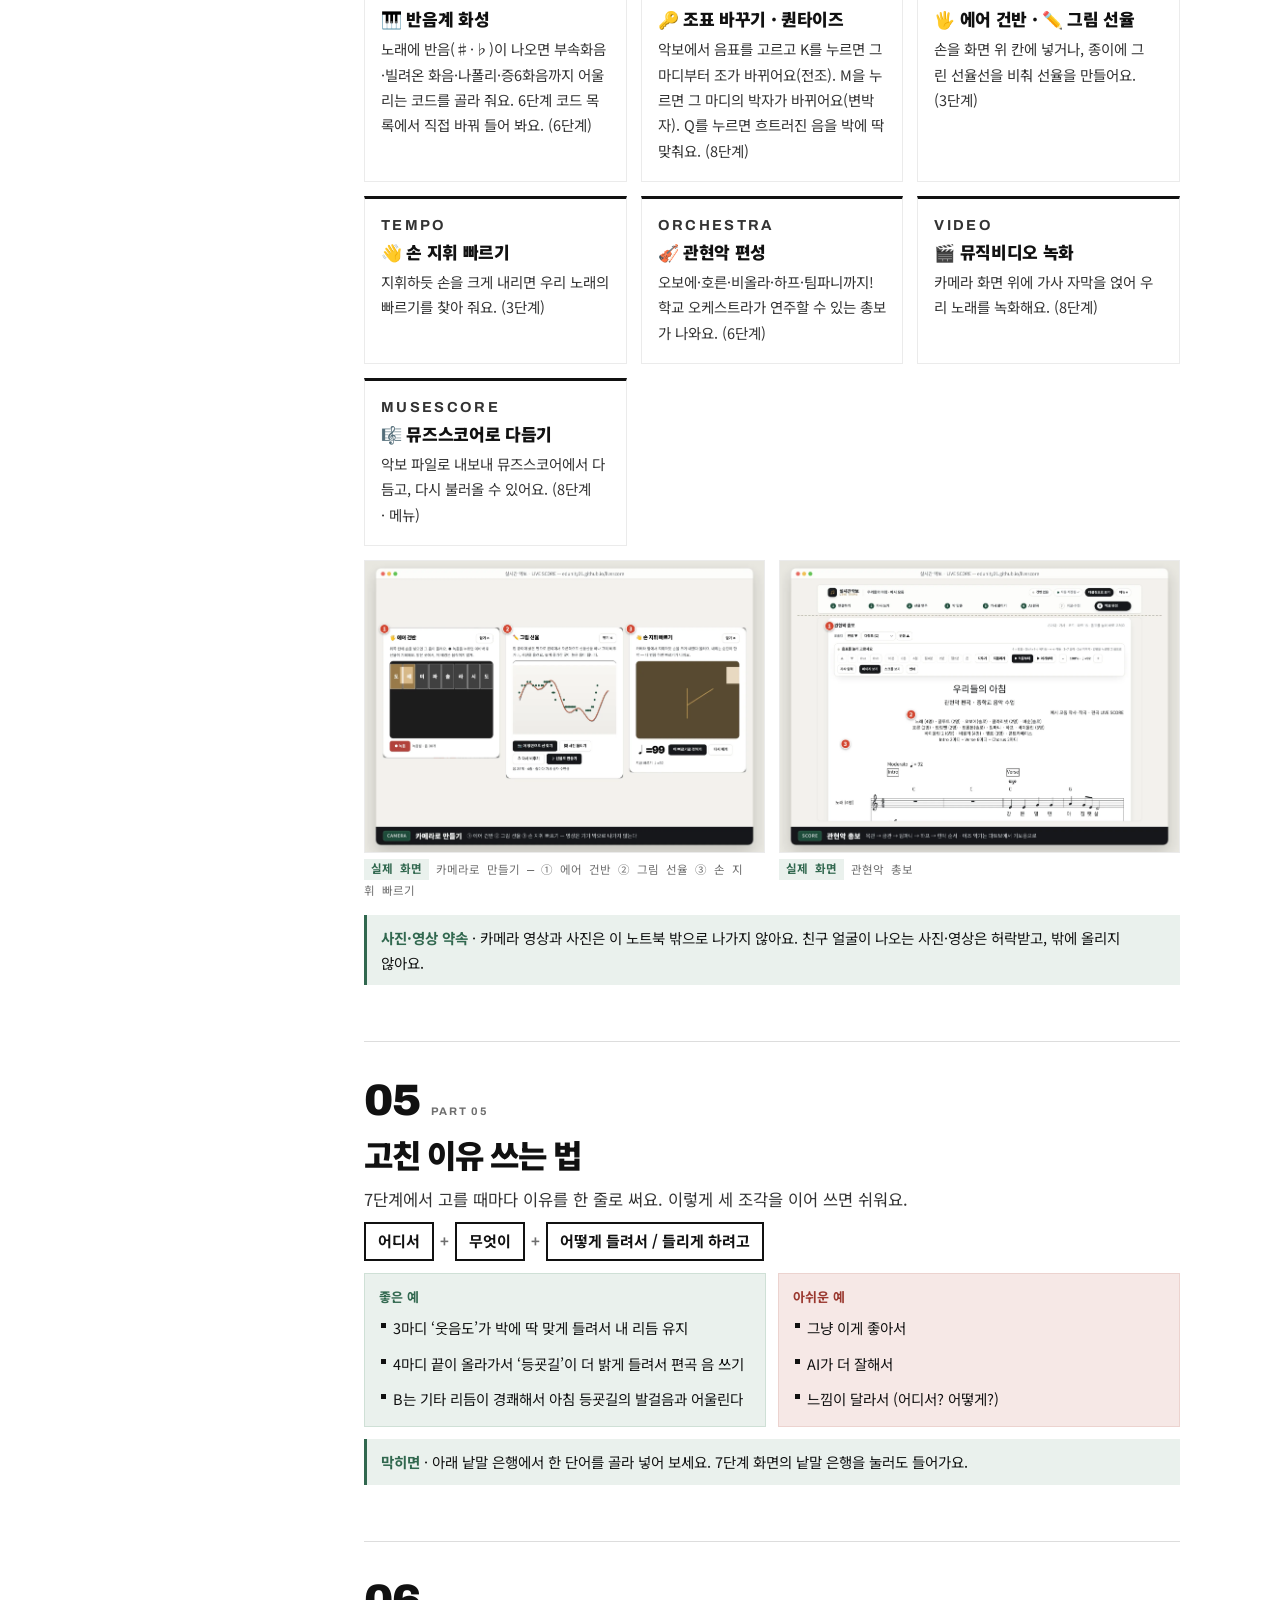
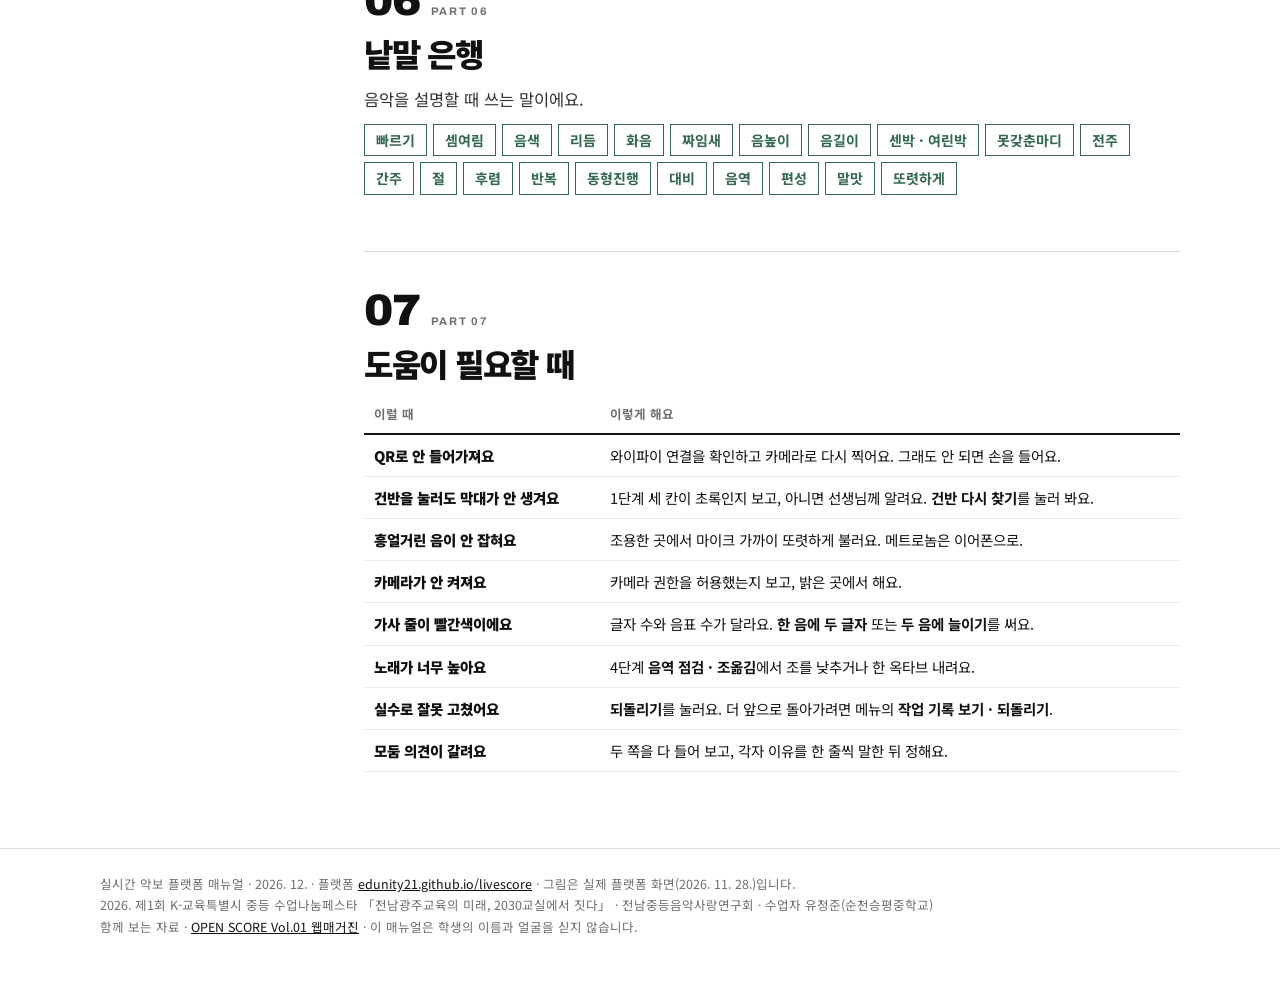
==== commit 0b961786: "설명서 v22: 편곡 짜임 · 박자표 바꾸기(변박자) Co-Authored-By: Claude Opus 5.5 <noreply@anthropic.com> Claude-Session" ====
--- a/student.html
+++ b/student.html
@@ -136,7 +136,7 @@
   </div>
 </article>
 </section>
-<section class="sec" id="more"><div class="chap"><span class="no">04</span><span class="kicker">Part 04</span></div><h2>더 해 보기</h2><p class="lead">건반이 없어도, 노래가 길어도, 오케스트라 곡이어도 할 수 있어요.</p><div class="grid3"><div class="box"><p class="kicker">Audio</p><h4>🎧 음원으로 악보 만들기</h4><p>수노 MP3를 넣으면 노래 선율과 가사를 찾아 악보로 바꿔요. 노래(Vocals) MIDI도 함께 넣으면 몇 초 만에 더 정확하게! 노래가 느려졌다 빨라졌다 해도 박이 따라가고, 한 글자를 여러 음으로 늘여 부른 곳은 이음줄로 묶여요. 틀린 음은 4·5단계에서 고쳐요. (1단계 · 메뉴)</p></div><div class="box"><p class="kicker">Meter</p><h4>🎼 여러 가지 박자</h4><p>2/4·3/4·4/4 홑박자, 6/8·9/8·12/8 겹박자, 5/4·7/8 혼합박자까지! 음원으로 악보를 만들면 박자도 스스로 찾아요. 다른 박자 칩을 눌러 들어 보고 골라요. (3단계 · 음원으로 악보 만들기)</p></div><div class="box"><p class="kicker">New</p><h4>✨ 새 버전 노래 만들기</h4><p>선율을 고친 뒤 누르면 고친 노래 마디 수에 맞춰 합주를 새로 짜 줘요. 처음 버전과 번갈아 들어 봐요. (8단계)</p></div><div class="box"><p class="kicker">Harmony</p><h4>🎹 반음계 화성</h4><p>노래에 반음(♯·♭)이 나오면 부속화음·빌려온 화음·나폴리·증6화음까지 어울리는 코드를 골라 줘요. 6단계 코드 목록에서 직접 바꿔 들어 봐요. (6단계)</p></div><div class="box"><p class="kicker">Key</p><h4>🔑 조표 바꾸기 · 퀀타이즈</h4><p>악보에서 음표를 고르고 K를 누르면 그 마디부터 조가 바뀌어요(전조). Q를 누르면 흐트러진 음을 박에 딱 맞춰요. (8단계)</p></div><div class="box"><p class="kicker">Camera</p><h4>🖐 에어 건반 · ✏️ 그림 선율</h4><p>손을 화면 위 칸에 넣거나, 종이에 그린 선율선을 비춰 선율을 만들어요. (3단계)</p></div><div class="box"><p class="kicker">Tempo</p><h4>👋 손 지휘 빠르기</h4><p>지휘하듯 손을 크게 내리면 우리 노래의 빠르기를 찾아 줘요. (3단계)</p></div><div class="box"><p class="kicker">Orchestra</p><h4>🎻 관현악 편성</h4><p>오보에·호른·비올라·하프·팀파니까지! 학교 오케스트라가 연주할 수 있는 총보가 나와요. (6단계)</p></div><div class="box"><p class="kicker">Video</p><h4>🎬 뮤직비디오 녹화</h4><p>카메라 화면 위에 가사 자막을 얹어 우리 노래를 녹화해요. (8단계)</p></div><div class="box"><p class="kicker">MuseScore</p><h4>🎼 뮤즈스코어로 다듬기</h4><p>악보 파일로 내보내 뮤즈스코어에서 다듬고, 다시 불러올 수 있어요. (8단계 · 메뉴)</p></div></div><div class="figrow"><figure><a href="assets/camera.webp" target="_blank" rel="noopener" title="크게 보기"><img src="assets/camera.webp" alt="카메라로 만들기 실제 화면" loading="lazy" decoding="async" width="1100" height="803"></a><figcaption><span class="real">실제 화면</span> 카메라로 만들기 — ① 에어 건반 ② 그림 선율 ③ 손 지휘 빠르기</figcaption></figure><figure><a href="assets/orchscore.webp" target="_blank" rel="noopener" title="크게 보기"><img src="assets/orchscore.webp" alt="관현악 총보 실제 화면" loading="lazy" decoding="async" width="1100" height="803"></a><figcaption><span class="real">실제 화면</span> 관현악 총보</figcaption></figure></div><p class="tip"><b>사진·영상 약속</b> · 카메라 영상과 사진은 이 노트북 밖으로 나가지 않아요. 친구 얼굴이 나오는 사진·영상은 허락받고, 밖에 올리지 않아요.</p></section>
+<section class="sec" id="more"><div class="chap"><span class="no">04</span><span class="kicker">Part 04</span></div><h2>더 해 보기</h2><p class="lead">건반이 없어도, 노래가 길어도, 오케스트라 곡이어도 할 수 있어요.</p><div class="grid3"><div class="box"><p class="kicker">Audio</p><h4>🎧 음원으로 악보 만들기</h4><p>수노 MP3를 넣으면 노래 선율과 가사를 찾아 악보로 바꿔요. 노래(Vocals) MIDI도 함께 넣으면 몇 초 만에 더 정확하게! 노래가 느려졌다 빨라졌다 해도 박이 따라가고, 한 글자를 여러 음으로 늘여 부른 곳은 이음줄로 묶여요. 틀린 음은 4·5단계에서 고쳐요. (1단계 · 메뉴)</p></div><div class="box"><p class="kicker">Meter</p><h4>🎼 여러 가지 박자</h4><p>2/4·3/4·4/4 홑박자, 6/8·9/8·12/8 겹박자, 5/4·7/8 혼합박자까지! 음원으로 악보를 만들면 박자도 스스로 찾아요. 다른 박자 칩을 눌러 들어 보고 골라요. (3단계 · 음원으로 악보 만들기)</p></div><div class="box"><p class="kicker">New</p><h4>✨ 새 버전 노래 만들기</h4><p>선율을 고친 뒤 누르면 고친 노래 마디 수에 맞춰 합주를 새로 짜 줘요. 처음 버전과 번갈아 들어 봐요. (8단계)</p></div><div class="box"><p class="kicker">Harmony</p><h4>🎹 반음계 화성</h4><p>노래에 반음(♯·♭)이 나오면 부속화음·빌려온 화음·나폴리·증6화음까지 어울리는 코드를 골라 줘요. 6단계 코드 목록에서 직접 바꿔 들어 봐요. (6단계)</p></div><div class="box"><p class="kicker">Key</p><h4>🔑 조표 바꾸기 · 퀀타이즈</h4><p>악보에서 음표를 고르고 K를 누르면 그 마디부터 조가 바뀌어요(전조). M을 누르면 그 마디의 박자가 바뀌어요(변박자). Q를 누르면 흐트러진 음을 박에 딱 맞춰요. (8단계)</p></div><div class="box"><p class="kicker">Camera</p><h4>🖐 에어 건반 · ✏️ 그림 선율</h4><p>손을 화면 위 칸에 넣거나, 종이에 그린 선율선을 비춰 선율을 만들어요. (3단계)</p></div><div class="box"><p class="kicker">Tempo</p><h4>👋 손 지휘 빠르기</h4><p>지휘하듯 손을 크게 내리면 우리 노래의 빠르기를 찾아 줘요. (3단계)</p></div><div class="box"><p class="kicker">Orchestra</p><h4>🎻 관현악 편성</h4><p>오보에·호른·비올라·하프·팀파니까지! 학교 오케스트라가 연주할 수 있는 총보가 나와요. (6단계)</p></div><div class="box"><p class="kicker">Video</p><h4>🎬 뮤직비디오 녹화</h4><p>카메라 화면 위에 가사 자막을 얹어 우리 노래를 녹화해요. (8단계)</p></div><div class="box"><p class="kicker">MuseScore</p><h4>🎼 뮤즈스코어로 다듬기</h4><p>악보 파일로 내보내 뮤즈스코어에서 다듬고, 다시 불러올 수 있어요. (8단계 · 메뉴)</p></div></div><div class="figrow"><figure><a href="assets/camera.webp" target="_blank" rel="noopener" title="크게 보기"><img src="assets/camera.webp" alt="카메라로 만들기 실제 화면" loading="lazy" decoding="async" width="1100" height="803"></a><figcaption><span class="real">실제 화면</span> 카메라로 만들기 — ① 에어 건반 ② 그림 선율 ③ 손 지휘 빠르기</figcaption></figure><figure><a href="assets/orchscore.webp" target="_blank" rel="noopener" title="크게 보기"><img src="assets/orchscore.webp" alt="관현악 총보 실제 화면" loading="lazy" decoding="async" width="1100" height="803"></a><figcaption><span class="real">실제 화면</span> 관현악 총보</figcaption></figure></div><p class="tip"><b>사진·영상 약속</b> · 카메라 영상과 사진은 이 노트북 밖으로 나가지 않아요. 친구 얼굴이 나오는 사진·영상은 허락받고, 밖에 올리지 않아요.</p></section>
 <section class="sec" id="reason"><div class="chap"><span class="no">05</span><span class="kicker">Part 05</span></div><h2>고친 이유 쓰는 법</h2><p class="lead">7단계에서 고를 때마다 이유를 한 줄로 써요. 이렇게 세 조각을 이어 쓰면 쉬워요.</p><p class="formula"><span>어디서</span><i>+</i><span>무엇이</span><i>+</i><span>어떻게 들려서 / 들리게 하려고</span></p>
 <div class="ex">
 <div class="good"><b>좋은 예</b><ul class="dots"><li>3마디 ‘웃음도’가 박에 딱 맞게 들려서 내 리듬 유지</li><li>4마디 끝이 올라가서 ‘등굣길’이 더 밝게 들려서 편곡 음 쓰기</li><li>B는 기타 리듬이 경쾌해서 아침 등굣길의 발걸음과 어울린다</li></ul></div>
